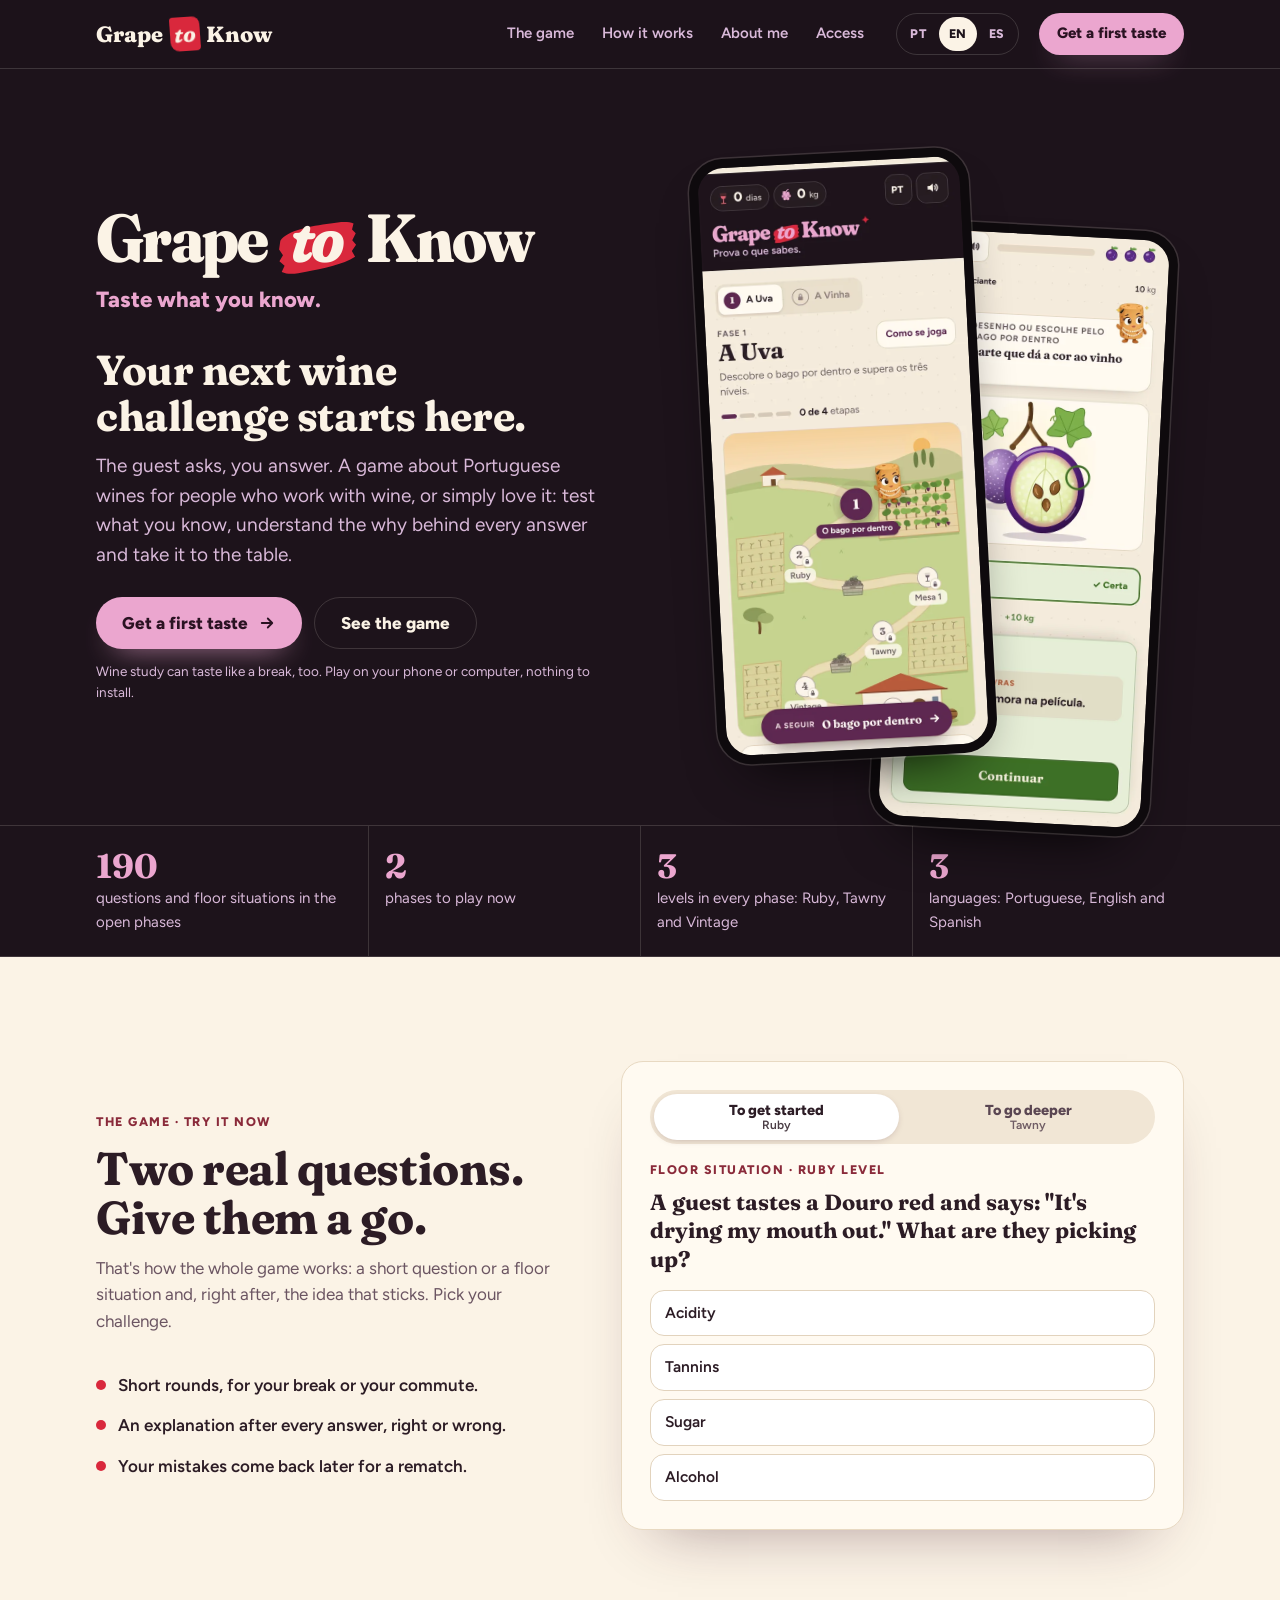
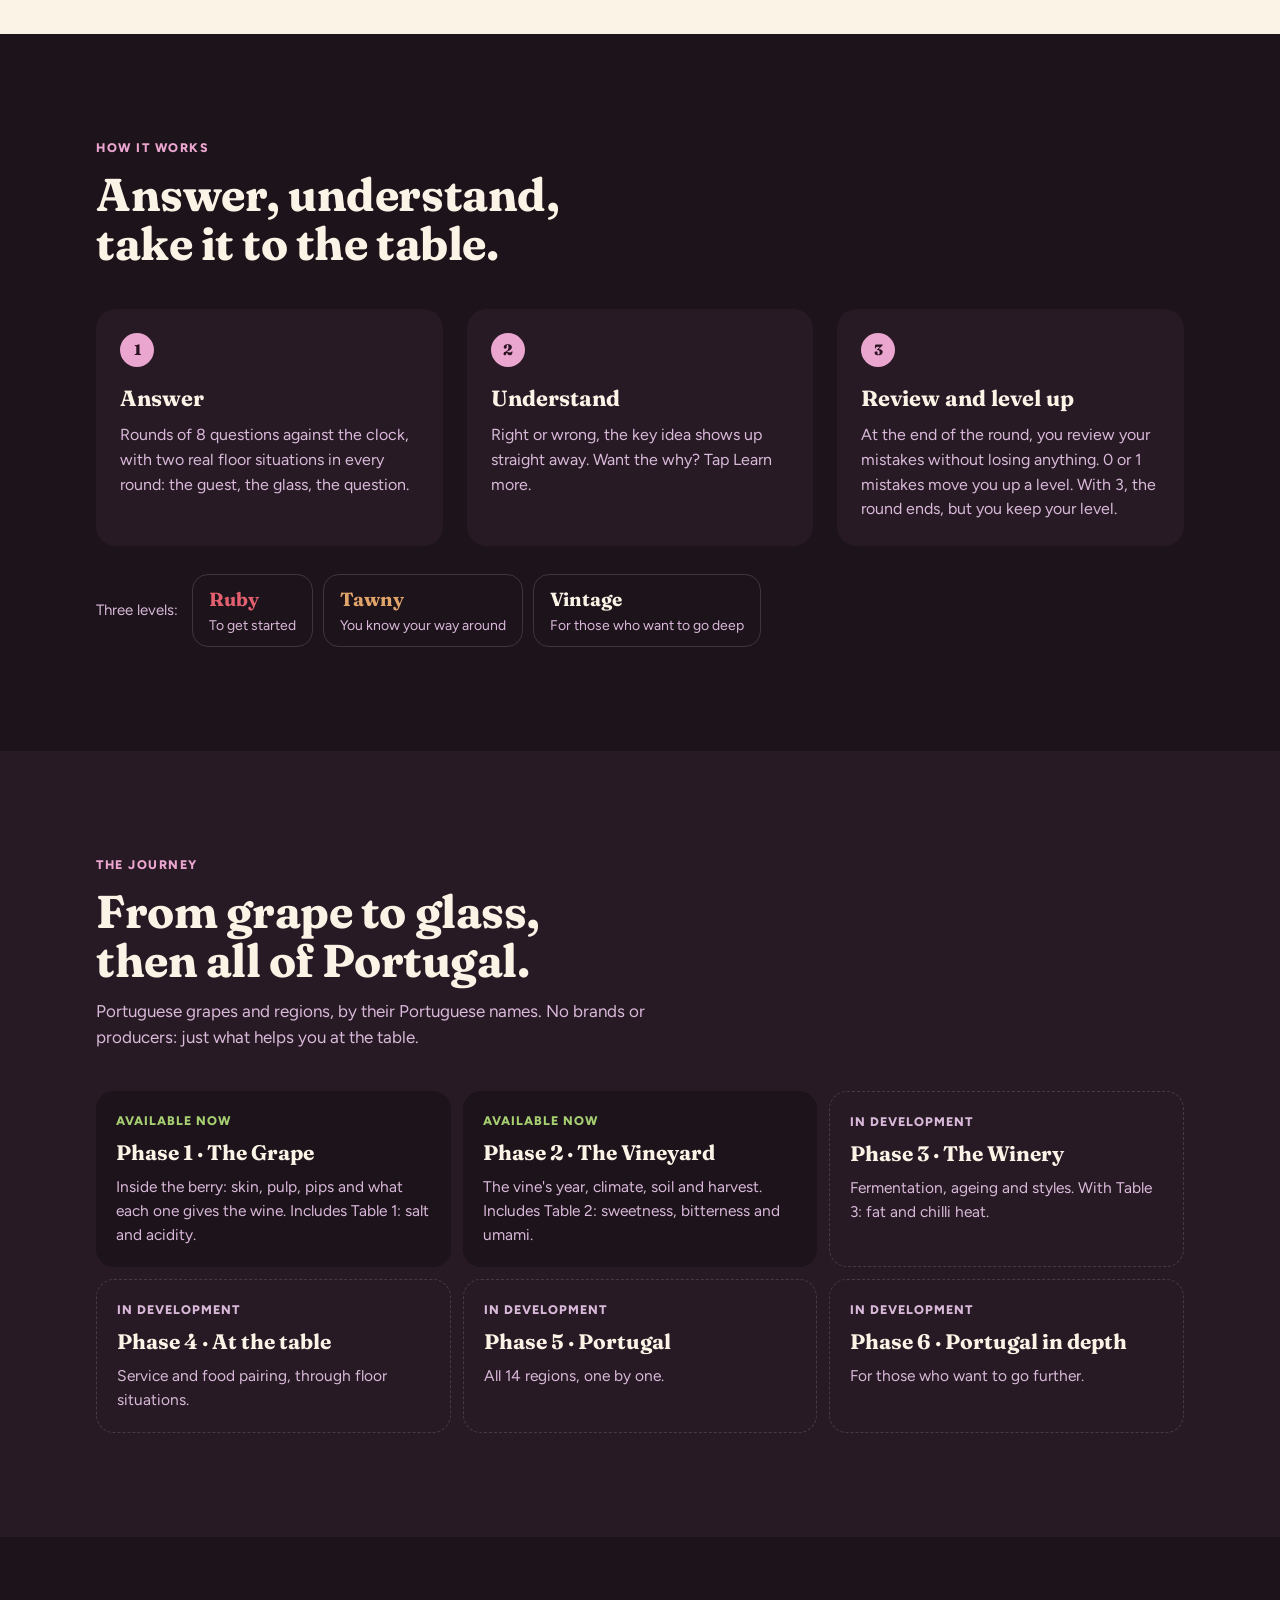
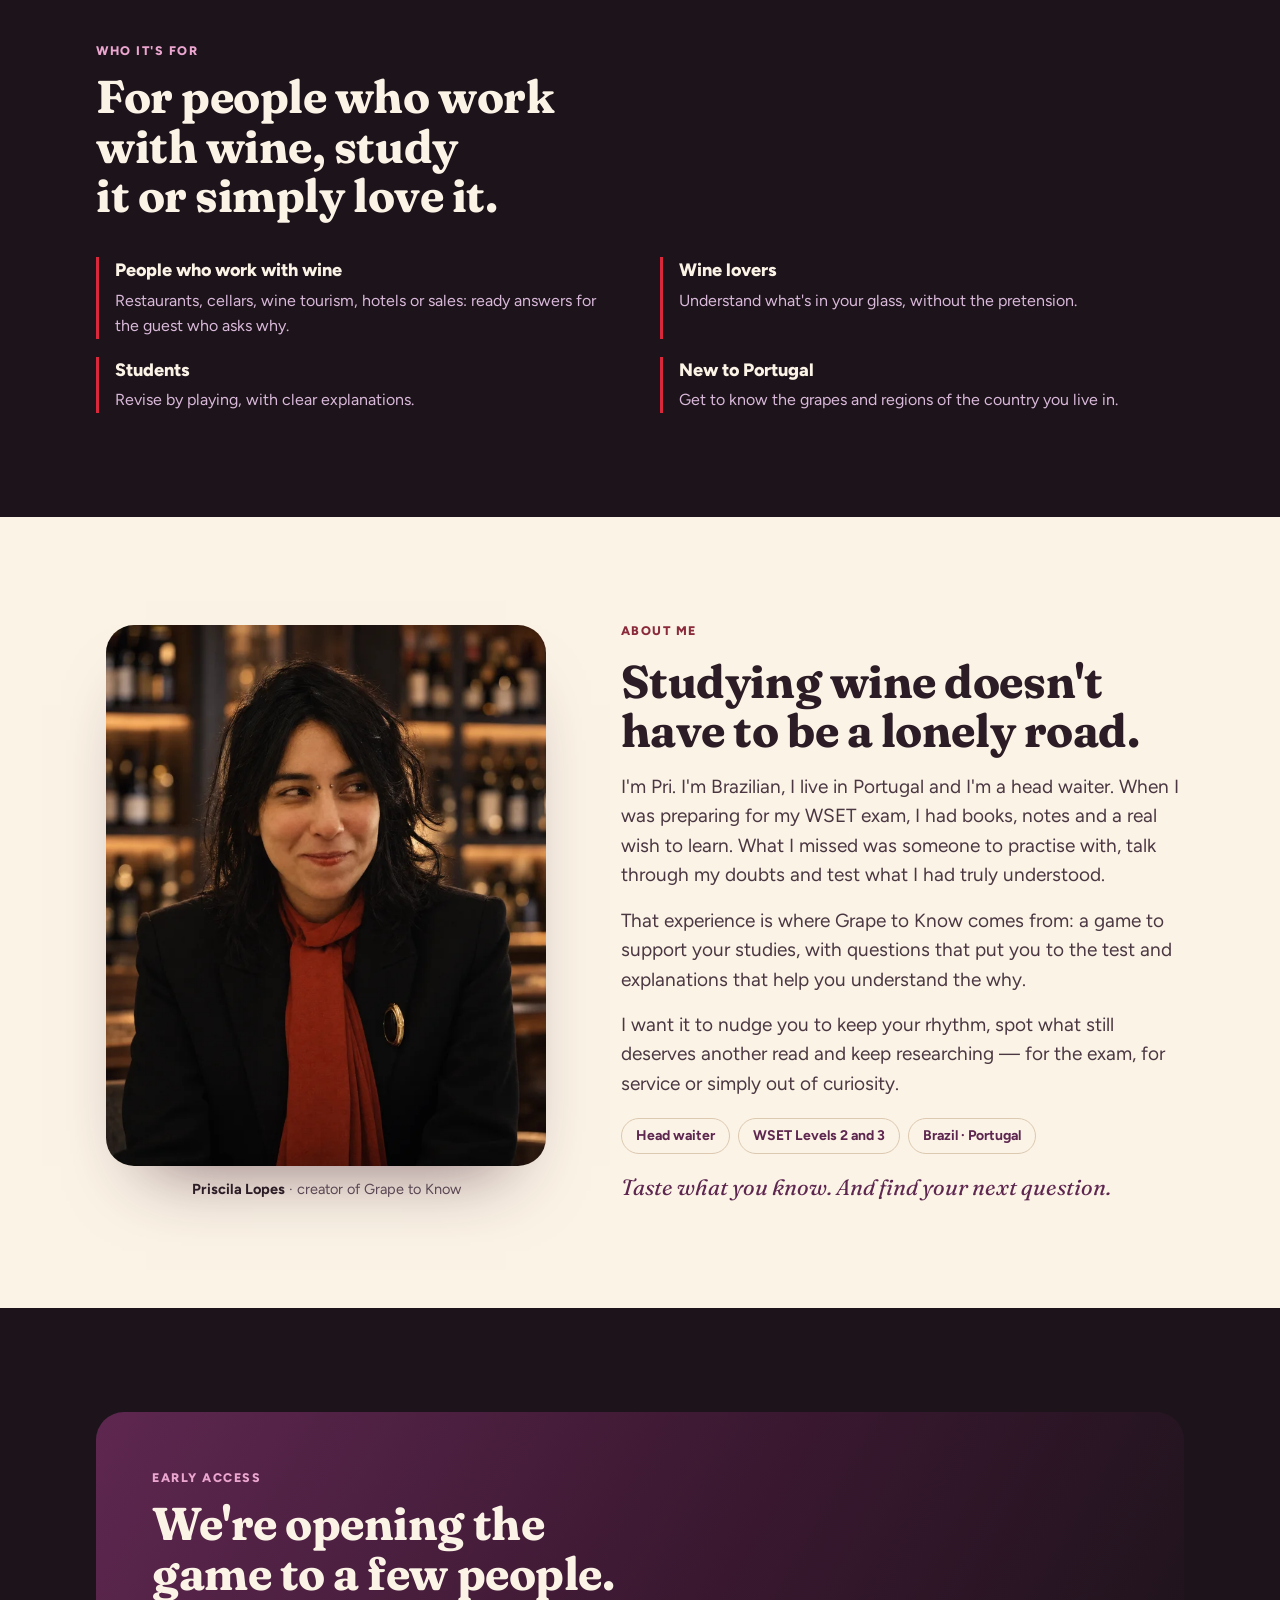
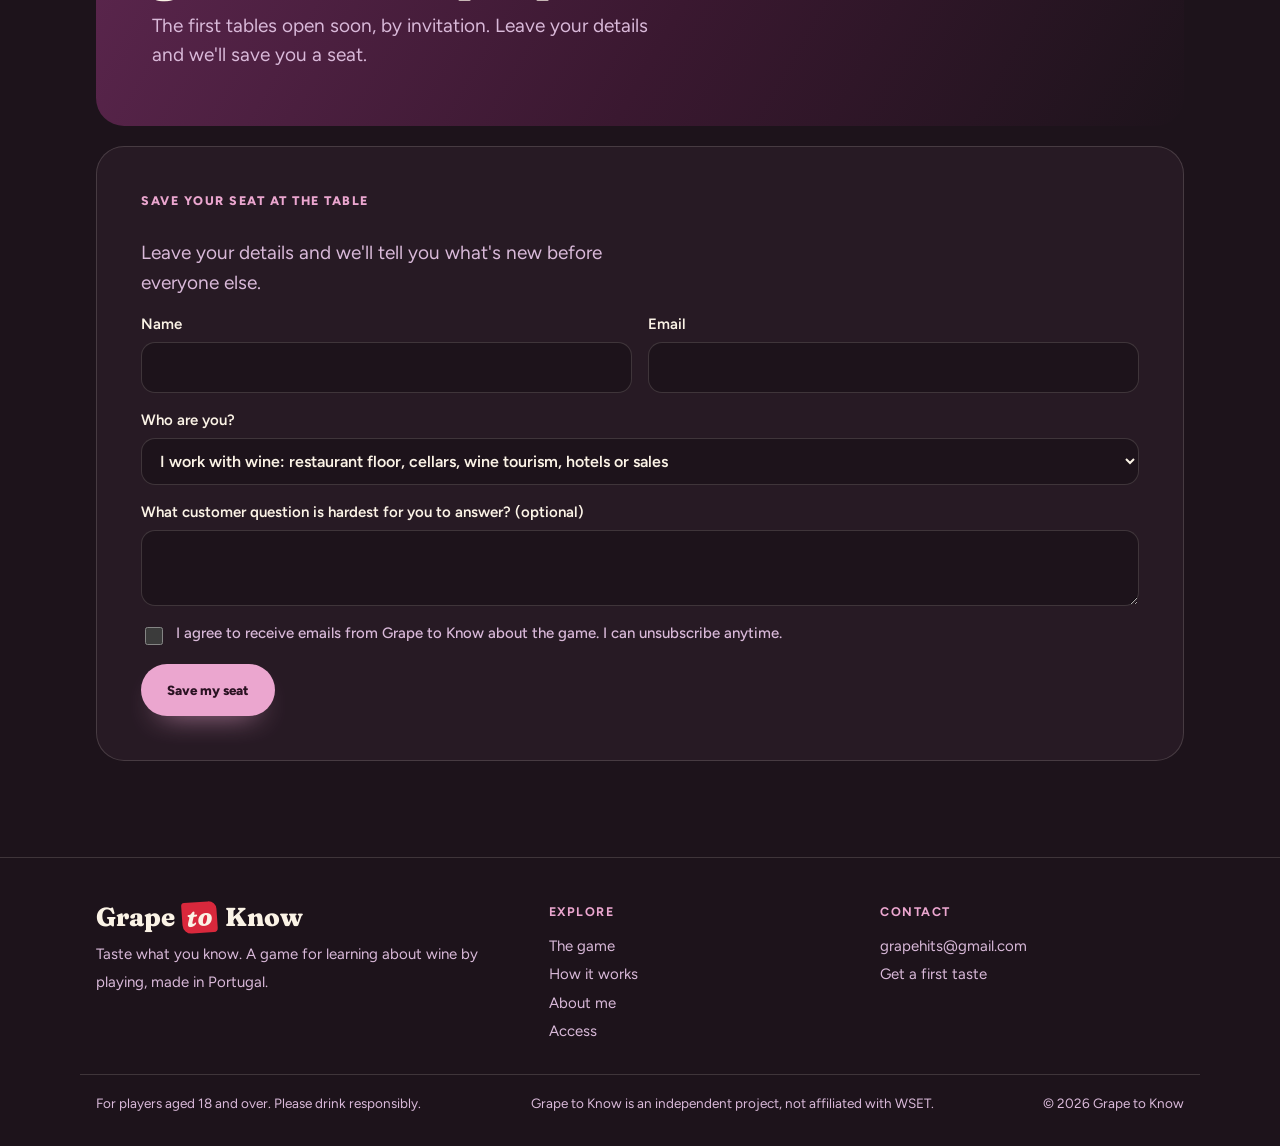
==== index.html @ 447feddd "Botões de acesso levam ao formulário e põem o cursor no nome Co-Authored-By: Claude Opus 5.5 (1M con" ====
<!doctype html>
<html lang="pt-PT">
<meta charset="utf-8">
<meta name="viewport" content="width=device-width, initial-scale=1, viewport-fit=cover">
<meta name="description" content="Grape to Know: o jogo para aprender vinho em rondas curtas. Prova o que sabes.">
<title>Grape to Know</title>
<meta name="claude:viewport-fit-sides" content="cover">
<link rel="preconnect" href="https://fonts.googleapis.com">
<link rel="preconnect" href="https://fonts.gstatic.com" crossorigin>
<link rel="stylesheet" href="https://fonts.googleapis.com/css2?family=Fraunces:ital,opsz,wght,SOFT,WONK@0,9..144,500..800,0..100,0..1;1,9..144,500..800,0..100,0..1&family=Figtree:wght@400;500;600;700;800&display=swap">
<style>
/* Layout: uma noite de wine bar. Menu fixo no topo, hero com o jogo real em dois telemóveis,
   secções a toda a largura que alternam ameixa escuro e creme, "Sobre mim" com a Ms. Cork, rodapé com colunas. */
:root{
  --bg:#1D131B; --bg-2:#271A24; --line:rgba(251,243,230,.15);
  --pink:#EBA6CF; --red:#D9283C; --cream:#FBF3E6; --cream-2:#F3E7D3; --ink:#2C1C25; --plum:#5E2750;
  --mauve:#D9B9D9; --good:#A6CF72;
  --display:"Fraunces","Iowan Old Style",Georgia,serif;
  --body:"Figtree",system-ui,-apple-system,"Segoe UI",sans-serif;
  color-scheme:dark;
}
*{box-sizing:border-box}
html{scroll-behavior:smooth;scroll-padding-top:76px}
body{background:var(--bg);color:var(--cream);font-family:var(--body);font-size:17px;line-height:1.55;margin:0;overflow-x:hidden}
a{color:inherit}
img{max-width:100%;display:block}
.wrap{max-width:1120px;margin:0 auto;padding-left:max(16px,env(safe-area-inset-left,0px));padding-right:max(16px,env(safe-area-inset-right,0px))}
h1,h2,h3{margin:0;text-wrap:balance}
h2{font-family:var(--display);font-weight:700;font-size:clamp(30px,5.6vw,46px);line-height:1.08;letter-spacing:-.01em;font-variation-settings:"SOFT" 50,"WONK" 1}
.eyebrow{font-size:12.5px;font-weight:800;letter-spacing:.12em;text-transform:uppercase;color:var(--pink)}
p{margin:0}
:focus-visible{outline:3px solid var(--pink);outline-offset:3px}

/* menu */
.top{position:sticky;top:0;z-index:20;background:rgba(29,19,27,.86);backdrop-filter:blur(12px);-webkit-backdrop-filter:blur(12px);border-bottom:1px solid var(--line)}
.top .wrap{display:flex;align-items:center;gap:20px;min-height:68px}
.marca{font-family:var(--display);font-weight:800;font-size:22px;color:var(--cream);text-decoration:none;white-space:nowrap;font-variation-settings:"SOFT" 50,"WONK" 1}
.marca i{font-weight:700;color:var(--cream);background:var(--red);padding:0 .18em;margin:0 .08em;border-radius:3px 8px 4px 9px;display:inline-block;transform:rotate(-4deg)}
.menu{display:flex;gap:4px;margin-left:auto}
.menu a{text-decoration:none;color:var(--mauve);font-weight:600;font-size:15px;padding:8px 12px;border-radius:999px}
.menu a:hover{color:var(--cream);background:rgba(251,243,230,.07)}
.lang{display:flex;gap:2px;border:1.5px solid var(--line);border-radius:999px;padding:3px}
.lang button{font:inherit;cursor:pointer;background:none;border:0;color:var(--mauve);font-weight:800;font-size:12.5px;letter-spacing:.05em;padding:6px 10px;border-radius:999px;min-height:34px}
.lang button[aria-pressed="true"]{background:var(--cream);color:var(--bg)}
.btn{display:inline-flex;align-items:center;justify-content:center;gap:10px;text-decoration:none;border-radius:999px;font-weight:800;min-height:52px;padding:0 26px;white-space:nowrap}
.btn-main{background:var(--pink);color:#2A1222;box-shadow:0 14px 30px -18px var(--pink)}
.btn-main:hover{background:#F3BEDD}
.btn-ghost{border:1.5px solid var(--line);color:var(--cream)}
.btn-ghost:hover{border-color:var(--pink)}
.btn svg{width:18px;height:18px}
.top .btn{min-height:42px;padding:0 18px;font-size:15px}

/* hero */
.hero{display:grid;grid-template-columns:1fr 1fr;gap:clamp(28px,5vw,64px);align-items:center;padding-block:clamp(36px,7vw,84px) clamp(40px,6vw,72px)}
.hero > *{min-width:0}
.logo{font-family:var(--display);font-weight:800;font-size:clamp(34px,10vw,68px);line-height:1;letter-spacing:-.025em;color:var(--cream);white-space:nowrap;
  font-variation-settings:"SOFT" 50,"WONK" 1,"opsz" 144;display:flex;flex-wrap:nowrap;align-items:baseline;column-gap:.2em}
.logo-to{position:relative;display:inline-block;font-style:italic;font-weight:700;padding:0 .14em;isolation:isolate;font-variation-settings:"SOFT" 100,"WONK" 1,"opsz" 144}
.logo-to span{position:relative;z-index:1}
.pincel{position:absolute;z-index:0;left:-.06em;top:.22em;width:calc(100% + .14em);height:.86em;transform:rotate(-5deg);fill:var(--red)}
.slogan{margin-top:.55em;font-weight:800;font-size:clamp(18px,3.6vw,22px);color:var(--pink)}
.hook{margin-top:clamp(20px,3.4vw,30px);font-family:var(--display);font-weight:700;font-size:clamp(28px,4.8vw,42px);line-height:1.1;letter-spacing:-.01em;font-variation-settings:"SOFT" 50,"WONK" 1}
.lede{margin-top:12px;color:var(--mauve);font-size:clamp(16.5px,2.2vw,19px);max-width:44ch}
.ctas{display:flex;flex-wrap:wrap;gap:12px;margin-top:28px}
.fine{font-size:13.5px;color:var(--mauve);margin-top:12px}

/* telemóveis */
.fones{position:relative;height:clamp(440px,52vw,600px)}
.fone{position:absolute;width:clamp(200px,24vw,280px);aspect-ratio:390/844;border-radius:34px;padding:9px;background:#0E0A0D;
  box-shadow:0 0 0 1.5px rgba(251,243,230,.14),0 30px 60px -34px #000}
.fone img{width:100%;height:100%;object-fit:cover;object-position:top;border-radius:26px}
.fone-a{left:6%;top:0;transform:rotate(-3deg);z-index:2}
.fone-b{right:4%;top:12%;transform:rotate(3deg)}

/* números */
.numeros{border-block:1px solid var(--line)}
.numeros ul{list-style:none;margin:0;padding:0;display:grid;grid-template-columns:repeat(4,1fr)}
.numeros li{padding:22px 16px;display:flex;flex-direction:column;gap:2px;border-left:1px solid var(--line)}
.numeros li:first-child{border-left:0;padding-left:0}
.numeros b{font-family:var(--display);font-size:clamp(26px,4vw,34px);font-weight:700;color:var(--pink);line-height:1.1}
.numeros span{color:var(--mauve);font-size:15px}
.numeros b.pq{font-size:clamp(19px,2.4vw,24px);line-height:1.5}

/* secções */
section.s{padding-block:clamp(56px,9vw,104px)}
.claro{background:var(--cream);color:var(--ink)}
.claro .eyebrow{color:#8A2A3A}
.claro .s-head p{color:#6B5562}
.meio{background:var(--bg-2)}
.s-head{display:flex;flex-direction:column;gap:12px;max-width:50ch}
.s-head p{color:var(--mauve)}
.duas{display:grid;grid-template-columns:.9fr 1.1fr;gap:clamp(28px,5vw,72px);align-items:center}
.duas > *{min-width:0}

/* pergunta de amostra */
.prova{background:#FFFAF1;color:var(--ink);border-radius:22px;padding:clamp(18px,3vw,28px);box-shadow:0 30px 60px -36px rgba(60,20,40,.45);border:1.5px solid #E8D9C2}
.prova .eyebrow{color:#8A2A3A}
.prova .q{font-family:var(--display);font-weight:700;font-size:clamp(18px,2.4vw,22px);line-height:1.3;margin-top:8px}
.ops{display:grid;gap:8px;margin-top:16px}
.op{font:inherit;cursor:pointer;text-align:left;background:#fff;color:var(--ink);border:1.5px solid #E2D3BD;border-radius:14px;padding:12px 14px;font-weight:600;font-size:15.5px;line-height:1.35;display:flex;gap:10px;align-items:flex-start}
.op:hover:not(:disabled){border-color:var(--plum)}
.op:disabled{cursor:default}
.op .m{margin-left:auto;flex:none;font-size:13px;font-weight:800}
.op.ok{border-color:#3E7027;background:#E6EED6}.op.ok .m{color:#3E7027}
.op.no{border-color:#A63A2B;background:#F7E2DA}.op.no .m{color:#A63A2B}
.res{margin-top:14px;border-radius:14px;background:#F1E1EA;padding:12px 14px}
.res b{display:block;font-family:var(--display);font-size:19px}
.res p{margin-top:4px;font-size:15px}
.res a{font-weight:800;color:var(--plum)}
.res-k{font-weight:700;margin-top:6px}
.res-acoes{display:flex;flex-wrap:wrap;gap:10px 18px;align-items:center;margin-top:12px}
.outro{font:inherit;cursor:pointer;background:var(--plum);color:#fff;border:0;border-radius:999px;padding:10px 16px;font-weight:800;font-size:15px;min-height:44px}
.outro:hover{background:#74335F}
.modo{display:flex;gap:6px;background:#F1E6D5;border-radius:999px;padding:4px;margin-bottom:16px}
.modo-b{font:inherit;cursor:pointer;flex:1;min-width:0;border:0;background:transparent;color:#5A4652;border-radius:999px;padding:8px 10px;font-weight:800;font-size:14.5px;min-height:44px;display:flex;flex-direction:column;align-items:center;line-height:1.15}
.modo-b small{font-weight:600;font-size:12px;opacity:.85}
.modo-b[aria-pressed="true"]{background:#fff;color:var(--ink);box-shadow:0 2px 8px -4px rgba(60,20,40,.4)}
.sr{position:absolute;width:1px;height:1px;overflow:hidden;clip:rect(0 0 0 0);white-space:nowrap}
.op:focus-visible,.modo-b:focus-visible,.outro:focus-visible,.res b:focus-visible{outline:3px solid var(--plum);outline-offset:2px}
.lista{list-style:none;margin:26px 0 0;padding:0;display:grid;gap:14px}
.lista li{display:flex;gap:12px;align-items:flex-start;font-weight:600}
.lista li::before{content:"";flex:none;width:10px;height:10px;margin-top:8px;border-radius:50%;background:var(--red)}

/* como funciona */
.passos{list-style:none;margin:40px 0 0;padding:0;display:grid;grid-template-columns:repeat(3,1fr);gap:clamp(14px,2.4vw,24px);counter-reset:p}
.passos li{background:var(--bg-2);border-radius:20px;padding:24px;display:flex;flex-direction:column;gap:8px;min-width:0;counter-increment:p}
.passos li::before{content:counter(p);font-family:var(--display);font-weight:800;font-size:15px;width:34px;height:34px;border-radius:50%;display:grid;place-items:center;background:var(--pink);color:#2A1222;margin-bottom:6px}
.passos h3{font-family:var(--display);font-size:22px;font-weight:700}
.passos p{color:var(--mauve);font-size:16px}
.niveis{display:flex;flex-wrap:wrap;gap:10px;margin-top:28px;align-items:center}
.niveis > span{color:var(--mauve);font-size:15px;margin-right:4px}
.nivel{display:flex;flex-direction:column;border:1.5px solid var(--line);border-radius:16px;padding:10px 16px;min-width:0}
.nivel b{font-family:var(--display);font-size:19px}
.nivel span{font-size:14px;color:var(--mauve)}
.n1 b{color:#E2606F}.n2 b{color:#E0A36A}.n3 b{color:var(--cream)}

/* fases */
.fases{list-style:none;margin:40px 0 0;padding:0;display:grid;grid-template-columns:repeat(3,1fr);gap:12px}
.fases li{background:var(--bg);border-radius:18px;padding:20px;display:flex;flex-direction:column;gap:6px;min-width:0}
.fases li b{font-family:var(--display);font-size:21px}
.fases li small{font-size:12.5px;font-weight:800;letter-spacing:.08em;text-transform:uppercase}
.fases li p{color:var(--mauve);font-size:15.5px}
.fases .ja small{color:var(--good)}
.fases .breve{background:transparent;border:1.5px dashed var(--line)}
.fases .breve small{color:var(--mauve)}

/* para quem */
.quem{display:grid;grid-template-columns:repeat(2,1fr);gap:18px 40px;margin-top:36px}
.quem div{display:flex;flex-direction:column;gap:4px;padding-left:16px;border-left:3px solid var(--red);min-width:0}
.quem b{font-weight:800;font-size:18px}
.quem span{color:var(--mauve);font-size:16px}

/* sobre mim */
.sobre-img{position:relative;max-width:440px;justify-self:center;width:100%}
.sobre-img img{border-radius:28px;width:100%;height:auto;aspect-ratio:720/884;object-fit:cover;box-shadow:0 40px 70px -40px rgba(60,20,40,.6)}
.sobre-img figcaption{margin-top:12px;font-size:14.5px;color:#5A4652;text-align:center}
.sobre-img figcaption b{color:var(--ink)}
.sobre-txt{display:flex;flex-direction:column;gap:16px}
.sobre-txt p{font-size:clamp(17px,2vw,19px);color:#4A3742;max-width:52ch}
.sobre-txt .ass{font-family:var(--display);font-style:italic;font-size:22px;color:var(--plum)}
.selos{display:flex;flex-wrap:wrap;gap:8px;margin-top:4px}
.selos span{border:1.5px solid #DCC9B0;border-radius:999px;padding:6px 14px;font-size:14px;font-weight:700;color:var(--plum)}

/* acesso */
.faixa{background:linear-gradient(120deg,#5E2750 0%,#3A1830 55%,#1D131B 100%);border-radius:28px;padding:clamp(28px,5vw,56px);display:flex;flex-wrap:wrap;gap:24px;align-items:center;justify-content:space-between}
.faixa > div{display:flex;flex-direction:column;gap:12px;max-width:52ch}
.faixa .lede{margin-top:0}

/* formulário testadores */
.form-t{margin-top:20px;background:var(--bg-2);border:1px solid var(--line);border-radius:28px;padding:clamp(24px,5vw,44px);display:grid;gap:16px}
.form-t .lede{color:var(--mauve)}
.form-t label{display:grid;gap:6px;font-weight:600;font-size:15px}
.form-t input[type=text],.form-t input[type=email],.form-t select,.form-t textarea{font:inherit;font-size:16px;color:var(--cream);background:var(--bg);border:1.5px solid var(--line);border-radius:14px;padding:12px 14px;width:100%}
.form-t textarea{min-height:76px;resize:vertical}
.form-t .ok{display:flex;gap:10px;align-items:flex-start;font-weight:500;color:var(--mauve)}
.form-t .ok input{margin-top:5px;width:18px;height:18px;flex:none;accent-color:var(--red)}
.form-t .duas{display:grid;gap:16px;grid-template-columns:repeat(auto-fit,minmax(220px,1fr))}
.form-t button{justify-self:start;font-family:var(--body);cursor:pointer;border:0}
.form-t .msg{font-weight:700;color:var(--good)}
.form-t .msg.erro{color:var(--pink)}
.form-t .feito-box{display:none}
.form-t.feito > *{display:none}
.form-t.feito > .feito-box{display:grid;gap:14px;justify-items:start;text-align:left}
.form-t .feito-box h3{font-family:var(--display);font-weight:700;font-size:clamp(28px,5vw,40px);line-height:1.1;color:var(--pink)}
.oculto{position:absolute;left:-9999px}

/* rodapé */
footer{border-top:1px solid var(--line);margin-top:clamp(56px,8vw,96px)}
.pe{display:grid;grid-template-columns:1.4fr 1fr 1fr;gap:28px;padding-block:44px 28px}
.pe h4{margin:0 0 10px;font-size:12.5px;letter-spacing:.12em;text-transform:uppercase;color:var(--pink)}
.pe p,.pe a{color:var(--mauve);font-size:15px;text-decoration:none;display:block;line-height:1.9}
.pe a:hover{color:var(--cream)}
.pe .marca{font-size:26px;display:inline-block;margin-bottom:6px;color:var(--cream);line-height:1.2}
.pe-fim{border-top:1px solid var(--line);padding-block:18px 32px;display:flex;flex-wrap:wrap;gap:8px 24px;justify-content:space-between;color:var(--mauve);font-size:13.5px}

@media (max-width:960px){ .menu{display:none} }
@media (max-width:820px){
  .hero,.duas{grid-template-columns:1fr}
  .fones{height:470px;max-width:440px;width:100%;margin:0 auto}
  .fone{width:205px}
  .passos,.fases{grid-template-columns:1fr}
  .quem{grid-template-columns:1fr}
  .numeros ul{grid-template-columns:repeat(2,1fr)}
  .numeros li:nth-child(3){border-left:0;padding-left:0}
  .numeros li:nth-child(n+3){border-top:1px solid var(--line)}
  .pe{grid-template-columns:1fr 1fr}
  .pe > div:first-child{grid-column:1/-1}
  .sobre-img{max-width:300px}
}
@media (max-width:520px){
  .top .btn{display:none}
  .marca{font-size:20px}
  .fones{height:420px}
  .fone{width:178px;border-radius:28px;padding:7px}
  .fone img{border-radius:22px}
  .fone-a{left:0}.fone-b{right:0}
  }
@media (prefers-reduced-motion:reduce){html{scroll-behavior:auto}*{transition:none!important;animation:none!important}}
</style>

<header class="top">
  <div class="wrap">
    <a class="marca" href="#topo" aria-label="Grape to Know">Grape <i>to</i> Know</a>
    <nav class="menu" aria-label="Menu">
      <a href="#jogo" data-t="nav-jogo"></a>
      <a href="#como" data-t="nav-como"></a>
      <a href="#sobre" data-t="nav-sobre"></a>
      <a href="#acesso" data-t="nav-acesso"></a>
    </nav>
    <div class="lang" role="group" aria-label="Idioma · Language · Idioma">
      <button type="button" id="l-pt" data-l="pt" aria-pressed="true">PT</button>
      <button type="button" id="l-en" data-l="en" aria-pressed="false">EN</button>
      <button type="button" id="l-es" data-l="es" aria-pressed="false">ES</button>
    </div>
    <a class="btn btn-main" href="#" data-jogo target="_blank" rel="noopener" data-t="jogar"></a>
  </div>
</header>

<main id="topo">
  <div class="wrap hero">
    <div>
      <h1 class="logo" aria-label="Grape to Know"><span>Grape</span><i class="logo-to"><svg class="pincel" viewBox="0 0 120 60" preserveAspectRatio="none" aria-hidden="true"><path d="M6 20 C18 10 52 8 82 7 C96 6 108 6 116 9 L113 15 L118 19 L112 26 L117 31 L110 37 L114 43 C96 50 64 52 40 54 C26 55 14 56 4 52 L9 46 L2 41 L8 35 L3 29 Z"/></svg><span>to</span></i><span>Know</span></h1>
      <p class="slogan" data-t="slogan"></p>
      <h2 class="hook" data-t="hook"></h2>
      <p class="lede" data-t="lede"></p>
      <div class="ctas">
        <a class="btn btn-main" href="#" data-jogo target="_blank" rel="noopener"><span data-t="jogar"></span><svg viewBox="0 0 24 24" aria-hidden="true"><path d="M5 12h13M13 6l6 6-6 6" fill="none" stroke="currentColor" stroke-width="2.4" stroke-linecap="round" stroke-linejoin="round"/></svg></a>
        <a class="btn btn-ghost" href="#jogo" data-t="ver"></a>
      </div>
      <p class="fine" data-t="gratis"></p>
    </div>
    <div class="fones">
      <div class="fone fone-a"><img src="[data-uri]" width="600" height="1298" data-ta="alt-mapa" alt=""></div>
      <div class="fone fone-b"><img src="[data-uri]" width="600" height="1298" data-ta="alt-resposta" alt=""></div>
    </div>
  </div>

  <div class="numeros"><div class="wrap"><ul>
    <li><b>190</b><span data-t="st1"></span></li>
    <li><b>2</b><span data-t="st2"></span></li>
    <li><b>3</b><span data-t="st3"></span></li>
    <li><b>3</b><span data-t="st4"></span></li>
  </ul></div></div>

  <section class="s claro" id="jogo">
    <div class="wrap duas">
      <div class="s-head">
        <span class="eyebrow" data-t="jogo-eb"></span>
        <h2 data-t="jogo-h"></h2>
        <p data-t="jogo-p"></p>
        <ul class="lista">
          <li data-t="jogo-l1"></li>
          <li data-t="jogo-l2"></li>
          <li data-t="jogo-l3"></li>
        </ul>
      </div>
      <div class="prova" aria-labelledby="pq">
        <div class="modo" role="group" data-ta-label="modo-label">
          <button type="button" class="modo-b" data-modo="0" aria-pressed="true"><span data-t="modo-0"></span><small>Ruby</small></button>
          <button type="button" class="modo-b" data-modo="1" aria-pressed="false"><span data-t="modo-1"></span><small>Tawny</small></button>
        </div>
        <div class="eyebrow" id="prova-eb"></div>
        <p class="q" id="pq"></p>
        <div class="ops" id="ops" role="group"></div>
        <div id="anuncio" class="sr" aria-live="polite"></div>
        <div class="res" id="res" hidden><b id="res-t" tabindex="-1"></b><p class="res-k" id="res-k"></p><p id="res-p"></p><div class="res-acoes"><button type="button" class="outro" id="outro"></button><a href="#" data-jogo target="_blank" rel="noopener" data-t="mais"></a><a href="#" id="desafia" target="_blank" rel="noopener" data-t="desafia"></a></div></div>
      </div>
    </div>
  </section>

  <section class="s" id="como">
    <div class="wrap">
      <div class="s-head"><span class="eyebrow" data-t="como-eb"></span><h2 data-t="como-h"></h2></div>
      <ol class="passos">
        <li><h3 data-t="c1-h"></h3><p data-t="c1-p"></p></li>
        <li><h3 data-t="c2-h"></h3><p data-t="c2-p"></p></li>
        <li><h3 data-t="c3-h"></h3><p data-t="c3-p"></p></li>
      </ol>
      <div class="niveis">
        <span data-t="niveis"></span>
        <div class="nivel n1"><b>Ruby</b><span data-t="n1"></span></div>
        <div class="nivel n2"><b>Tawny</b><span data-t="n2"></span></div>
        <div class="nivel n3"><b>Vintage</b><span data-t="n3"></span></div>
      </div>
    </div>
  </section>

  <section class="s meio" id="fases">
    <div class="wrap">
      <div class="s-head"><span class="eyebrow" data-t="fases-eb"></span><h2 data-t="fases-h"></h2><p data-t="fases-p"></p></div>
      <ul class="fases">
        <li class="ja"><small data-t="ja"></small><b data-t="f1"></b><p data-t="f1-p"></p></li>
        <li class="ja"><small data-t="ja"></small><b data-t="f2"></b><p data-t="f2-p"></p></li>
        <li class="breve"><small data-t="breve"></small><b data-t="f3"></b><p data-t="f3-p"></p></li>
        <li class="breve"><small data-t="breve"></small><b data-t="f4"></b><p data-t="f4-p"></p></li>
        <li class="breve"><small data-t="breve"></small><b data-t="f5"></b><p data-t="f5-p"></p></li>
        <li class="breve"><small data-t="breve"></small><b data-t="f6"></b><p data-t="f6-p"></p></li>
      </ul>
    </div>
  </section>

  <section class="s" id="quem">
    <div class="wrap">
      <div class="s-head"><span class="eyebrow" data-t="quem-eb"></span><h2 data-t="quem-h"></h2></div>
      <div class="quem">
        <div><b data-t="q1"></b><span data-t="q1-p"></span></div>
        <div><b data-t="q2"></b><span data-t="q2-p"></span></div>
        <div><b data-t="q3"></b><span data-t="q3-p"></span></div>
        <div><b data-t="q4"></b><span data-t="q4-p"></span></div>
      </div>
    </div>
  </section>

  <section class="s claro" id="sobre">
    <div class="wrap duas">
      <figure class="sobre-img" style="margin:0">
        <img src="[data-uri]" width="720" height="884" data-ta="alt-eu" alt="">
        <figcaption><b>Priscila Lopes</b> · <span data-t="cork-cap"></span></figcaption>
      </figure>
      <div class="sobre-txt">
        <span class="eyebrow" data-t="sobre-eb"></span>
        <h2 data-t="sobre-h"></h2>
        <p data-t="sobre-p1"></p>
        <p data-t="sobre-p2"></p>
        <p data-t="sobre-p3"></p>
        <div class="selos"><span data-t="sobre-s1"></span><span data-t="sobre-s2"></span><span data-t="sobre-s3"></span></div>
        <p class="ass" data-t="sobre-ass"></p>
      </div>
    </div>
  </section>

  <section class="s" id="acesso" style="padding-bottom:0">
    <div class="wrap">
      <div class="faixa">
        <div>
          <span class="eyebrow" data-t="acesso-eb"></span>
          <h2 data-t="acesso-h"></h2>
          <p class="lede" data-t="acesso-p"></p>
        </div>
        <a class="btn btn-main" href="#" data-jogo target="_blank" rel="noopener" data-t="jogar"></a>
      </div>

      <form class="form-t" id="form-t" name="testadores" method="POST" data-netlify="true" netlify-honeypot="bot-field">
        <input type="hidden" name="form-name" value="testadores">
        <input type="hidden" name="lingua" id="f-lingua" value="pt">
        <p class="oculto"><label>Não preencher <input name="bot-field" tabindex="-1" autocomplete="off"></label></p>
        <h3 class="eyebrow" data-t="f-h"></h3>
        <p class="lede" data-t="f-p"></p>
        <div class="duas">
          <label><span data-t="f-nome"></span><input type="text" name="nome" required autocomplete="name"></label>
          <label><span data-t="f-email"></span><input type="email" name="email" required autocomplete="email"></label>
        </div>
        <label><span data-t="f-perfil"></span><select name="perfil" required>
          <option value="Trabalho com vinho" data-t="f-p1"></option>
          <option value="Estudo vinho" data-t="f-p2"></option>
          <option value="Gosto de vinho" data-t="f-p3"></option>
          <option value="Outro" data-t="f-p4"></option>
        </select></label>
        <label><span data-t="f-perg"></span><textarea name="pergunta-dificil" maxlength="400"></textarea></label>
        <label class="ok"><input type="checkbox" name="consentimento" value="sim" required><span data-t="f-ok"></span></label>
        <button type="submit" class="btn btn-main" data-t="f-enviar"></button>
        <p class="msg" id="f-msg" role="status" hidden></p>
        <div class="feito-box" role="status">
          <h3 id="f-feito-h" tabindex="-1" data-t="f-feito-h"></h3>
          <p class="lede" data-t="f-feito-p"></p>
          <a class="btn btn-main" href="#" data-jogo target="_blank" rel="noopener" data-t="f-feito-btn"></a>
        </div>
      </form>
    </div>
  </section>
</main>

<footer>
  <div class="wrap pe">
    <div>
      <a class="marca" href="#topo">Grape <i>to</i> Know</a>
      <p data-t="foot-tag"></p>
    </div>
    <div>
      <h4 data-t="foot-nav"></h4>
      <a href="#jogo" data-t="nav-jogo"></a>
      <a href="#como" data-t="nav-como"></a>
      <a href="#sobre" data-t="nav-sobre"></a>
      <a href="#acesso" data-t="nav-acesso"></a>
    </div>
    <div>
      <h4 data-t="foot-contacto"></h4>
      <a href="mailto:grapehits@gmail.com">grapehits@gmail.com</a>
      <a href="#" data-jogo target="_blank" rel="noopener" data-t="jogar"></a>
    </div>
  </div>
  <div class="wrap pe-fim"><span data-t="maiores"></span><span data-t="wset-nota"></span><span>© 2026 Grape to Know</span></div>
</footer>

<script>
const T = {
 pt:{
  "anuncio-no":"Errado. {1}",
  "anuncio-ok":"Certo. {1}",
  "certa-era":"Resposta certa: {1}.",
  "outro-1":"Experimentar o desafio para começar",
  "outro-0":"Experimentar o desafio para aprofundar",
  "eb-1":"Situação de sala · nível Tawny",
  "eb-0":"Situação de sala · nível Ruby",
  "modo-label":"Escolhe o desafio",
  "modo-1":"Para aprofundar",
  "modo-0":"Para começar",
  "sobre-p3":"Quero que seja um incentivo para manteres o ritmo, reconheceres o que ainda merece outra leitura e continuares a pesquisar — para o exame, para o serviço ou pela curiosidade de saber mais.",
  "nav-jogo":"O jogo",
  "nav-como":"Como funciona",
  "nav-sobre":"Sobre mim",
  "nav-acesso":"Acesso",
  "ver":"Ver o jogo",
  "selo":"Feito em Portugal",
  "st1":"perguntas e situações de sala nas fases abertas",
  "st2":"fases para jogar já",
  "st3":"níveis em cada fase: Ruby, Tawny e Vintage",
  "st4":"línguas: português, inglês e espanhol",
  "jogo-eb":"O jogo · prova já",
  "jogo-h":"Duas perguntas a sério. Tenta.",
  "jogo-p":"É assim em todo o jogo: uma pergunta curta ou uma situação de sala e, logo a seguir, a ideia que fica. Escolhe o teu desafio.",
  "jogo-l1":"Rondas curtas, para jogar no intervalo ou no metro.",
  "jogo-l2":"Explicação depois de cada resposta, certa ou errada.",
  "jogo-l3":"Os teus erros voltam mais tarde, para a desforra.",
  "niveis":"Três níveis:",
  "sobre-eb":"Sobre mim",
  "sobre-h":"Estudar vinho não tem de ser um caminho solitário.",
  "sobre-p1":"Sou a Pri. Sou brasileira, vivo em Portugal e sou chefe de sala. Quando me preparei para o exame WSET, tinha livros, apontamentos e vontade de aprender. Senti falta de alguém com quem praticar, discutir dúvidas e testar o que tinha realmente compreendido.",
  "sobre-p2":"Foi dessa experiência que nasceu o Grape to Know: um jogo para apoiar o estudo, com perguntas que te põem à prova e explicações que ajudam a perceber o porquê.",
  "sobre-s1":"Chefe de sala",
  "sobre-s2":"WSET Nível 2 e 3",
  "sobre-s3":"Brasil · Portugal",
  "sobre-ass":"Prova o que sabes. E descobre a tua próxima pergunta.",
  "cork-cap":"criadora do Grape to Know",
  "foot-tag":"Prova o que sabes. Um jogo para aprender sobre vinho a jogar, feito em Portugal.",
  "foot-nav":"Explorar",
  "foot-contacto":"Contacto",
  "alt-mapa":"Ecrã do jogo: a vinha ilustrada com as etapas da Fase 1 e a Ms. Cork.",
  "alt-resposta":"Ecrã do jogo: resposta certa sobre a película da uva, com a explicação em poucas palavras.",
  "alt-eu":"Priscila Lopes, criadora do Grape to Know, num bar de vinhos, de casaco preto e lenço cor de tijolo.",
  slogan:"Prova o que sabes.", hook:"O teu próximo desafio sobre vinho começa aqui.",
  lede:"O cliente pergunta, tu respondes. Um jogo sobre vinhos portugueses para quem trabalha com vinho, ou simplesmente gosta: testa o que sabes, percebe o porquê de cada resposta e leva-o para a mesa.",
  jogar:"Quero provar primeiro", gratis:"Estudar vinho também pode saber a intervalo. Joga no telemóvel ou no computador, sem instalar nada.",
  "prova-eb":"Situação de sala · prova já", mais:"Quero mais perguntas →", desafia:"Desafia um colega", "desafia-txt":"Achas que sabes responder? {1}",
  certo:"Oh yeah! That was GRAPE TO KNOW!", errado:"Corked!",
  "como-eb":"Como funciona", "como-h":"Responde, percebe, leva para a mesa.",
  "c1-h":"Responde", "c1-p":"Rondas de 8 perguntas, com tempo a contar e duas situações reais de sala em cada ronda: o cliente, o copo, a dúvida.",
  "c2-h":"Percebe", "c2-p":"Certa ou errada, a ideia essencial aparece logo. Quem quer o porquê toca em Saber mais.",
  "c3-h":"Revê e sobe", "c3-p":"No fim da ronda, revês os erros sem perder nada. Com 0 ou 1 erro sobes de nível. Com 3, a ronda acaba, mas o nível fica.",
  n1:"Para começar", n2:"Já percebes do assunto", n3:"Para quem quer ir a fundo",
  "fases-eb":"O caminho", "fases-h":"Da uva ao copo, e depois Portugal inteiro.",
  "fases-p":"Castas e regiões portuguesas, com nomes portugueses. Sem marcas nem produtores: só o que te serve à mesa.",
  ja:"Já disponível", breve:"Em desenvolvimento",
  f1:"Fase 1 · A Uva", "f1-p":"O bago por dentro: película, polpa, grainhas e o que cada uma dá ao vinho. Inclui a Mesa 1: sal e acidez.",
  f2:"Fase 2 · A Vinha", "f2-p":"O ano da videira, o clima, o solo e a vindima. Inclui a Mesa 2: doçura, amargo e umami.",
  f3:"Fase 3 · A Adega", "f3-p":"Fermentação, estágio e estilos. Com a Mesa 3: gordura e picante.",
  f4:"Fase 4 · À mesa", "f4-p":"Serviço e harmonização, em situações de sala.",
  f5:"Fase 5 · Portugal", "f5-p":"As 14 regiões, uma a uma.",
  f6:"Fase 6 · Portugal a fundo", "f6-p":"Para quem quer ir mais longe.",
  "quem-eb":"Para quem", "quem-h":"Para quem trabalha com vinho, estuda ou simplesmente gosta.",
  q1:"Quem trabalha com vinho", "q1-p":"Sala, caves, enoturismo, hotelaria ou comercial: respostas prontas para o cliente que pergunta o porquê.",
  q2:"Amantes de vinho", "q2-p":"Perceber o que está no copo, sem pretensão.",
  q3:"Estudantes", "q3-p":"Rever matéria a jogar, com explicações claras.",
  q4:"Quem chegou a Portugal", "q4-p":"Conhecer as castas e as regiões do país onde vives.",
  "acesso-eb":"Acesso antecipado", "acesso-h":"Estamos a abrir o jogo a poucas pessoas.",
  "f-feito-h":"Estás na lista!", "f-feito-p":"Quando a tua mesa estiver pronta, és das primeiras pessoas a saber.", "f-feito-btn":"Prova o que sabes", "f-h":"Reserva o teu lugar à mesa", "f-p":"Deixa o teu contacto e avisamos-te das novidades antes de toda a gente.", "f-nome":"Nome", "f-email":"Email", "f-perfil":"Quem és?", "f-p1":"Trabalho com vinho: sala, caves, enoturismo, hotelaria ou comercial", "f-p2":"Estudo vinho", "f-p3":"Gosto de vinho", "f-p4":"Outro", "f-perg":"Que pergunta de um cliente te custa mais responder? (opcional)", "f-ok":"Aceito receber emails da Grape to Know sobre o jogo. Posso cancelar quando quiser.", "f-enviar":"Guardar o meu lugar", "f-obrigado":"Obrigada! Estás na lista. Vemo-nos no jogo.", "f-erro":"Não foi possível enviar. Tenta outra vez ou escreve para grapehits@gmail.com.", "acesso-p":"As primeiras mesas abrem em breve, por convite. Deixa o teu contacto e guardamos-te um lugar.",
  maiores:"Jogo para maiores de 18. Bebe com moderação.", "wset-nota":"O Grape to Know é um projeto independente, sem ligação ao WSET."
 },
 en:{
  "anuncio-no":"Wrong. {1}",
  "anuncio-ok":"Correct. {1}",
  "certa-era":"Right answer: {1}.",
  "outro-1":"Try the starter challenge",
  "outro-0":"Try the deeper challenge",
  "eb-1":"Floor situation · Tawny level",
  "eb-0":"Floor situation · Ruby level",
  "modo-label":"Pick a challenge",
  "modo-1":"To go deeper",
  "modo-0":"To get started",
  "sobre-p3":"I want it to nudge you to keep your rhythm, spot what still deserves another read and keep researching — for the exam, for service or simply out of curiosity.",
  "nav-jogo":"The game",
  "nav-como":"How it works",
  "nav-sobre":"About me",
  "nav-acesso":"Access",
  "ver":"See the game",
  "selo":"Made in Portugal",
  "st1":"questions and floor situations in the open phases",
  "st2":"phases to play now",
  "st3":"levels in every phase: Ruby, Tawny and Vintage",
  "st4":"languages: Portuguese, English and Spanish",
  "jogo-eb":"The game · try it now",
  "jogo-h":"Two real questions. Give them a go.",
  "jogo-p":"That's how the whole game works: a short question or a floor situation and, right after, the idea that sticks. Pick your challenge.",
  "jogo-l1":"Short rounds, for your break or your commute.",
  "jogo-l2":"An explanation after every answer, right or wrong.",
  "jogo-l3":"Your mistakes come back later for a rematch.",
  "niveis":"Three levels:",
  "sobre-eb":"About me",
  "sobre-h":"Studying wine doesn't have to be a lonely road.",
  "sobre-p1":"I'm Pri. I'm Brazilian, I live in Portugal and I'm a head waiter. When I was preparing for my WSET exam, I had books, notes and a real wish to learn. What I missed was someone to practise with, talk through my doubts and test what I had truly understood.",
  "sobre-p2":"That experience is where Grape to Know comes from: a game to support your studies, with questions that put you to the test and explanations that help you understand the why.",
  "sobre-s1":"Head waiter",
  "sobre-s2":"WSET Levels 2 and 3",
  "sobre-s3":"Brazil · Portugal",
  "sobre-ass":"Taste what you know. And find your next question.",
  "cork-cap":"creator of Grape to Know",
  "foot-tag":"Taste what you know. A game for learning about wine by playing, made in Portugal.",
  "foot-nav":"Explore",
  "foot-contacto":"Contact",
  "alt-mapa":"Game screen: the illustrated vineyard with the Phase 1 stages and Ms. Cork.",
  "alt-resposta":"Game screen: a correct answer about the grape's skin, with the explanation in a few words.",
  "alt-eu":"Priscila Lopes, creator of Grape to Know, in a wine bar, wearing a black blazer and a brick-red scarf.",
  slogan:"Taste what you know.", hook:"Your next wine challenge starts here.",
  lede:"The guest asks, you answer. A game about Portuguese wines for people who work with wine, or simply love it: test what you know, understand the why behind every answer and take it to the table.",
  jogar:"Get a first taste", gratis:"Wine study can taste like a break, too. Play on your phone or computer, nothing to install.",
  "prova-eb":"Floor situation · try it now", mais:"I want more questions →", desafia:"Challenge a colleague", "desafia-txt":"Think you know the answer? {1}",
  certo:"Oh yeah! That was GRAPE TO KNOW!", errado:"Corked!",
  "como-eb":"How it works", "como-h":"Answer, understand, take it to the table.",
  "c1-h":"Answer", "c1-p":"Rounds of 8 questions against the clock, with two real floor situations in every round: the guest, the glass, the question.",
  "c2-h":"Understand", "c2-p":"Right or wrong, the key idea shows up straight away. Want the why? Tap Learn more.",
  "c3-h":"Review and level up", "c3-p":"At the end of the round, you review your mistakes without losing anything. 0 or 1 mistakes move you up a level. With 3, the round ends, but you keep your level.",
  n1:"To get started", n2:"You know your way around", n3:"For those who want to go deep",
  "fases-eb":"The journey", "fases-h":"From grape to glass, then all of Portugal.",
  "fases-p":"Portuguese grapes and regions, by their Portuguese names. No brands or producers: just what helps you at the table.",
  ja:"Available now", breve:"In development",
  f1:"Phase 1 · The Grape", "f1-p":"Inside the berry: skin, pulp, pips and what each one gives the wine. Includes Table 1: salt and acidity.",
  f2:"Phase 2 · The Vineyard", "f2-p":"The vine's year, climate, soil and harvest. Includes Table 2: sweetness, bitterness and umami.",
  f3:"Phase 3 · The Winery", "f3-p":"Fermentation, ageing and styles. With Table 3: fat and chilli heat.",
  f4:"Phase 4 · At the table", "f4-p":"Service and food pairing, through floor situations.",
  f5:"Phase 5 · Portugal", "f5-p":"All 14 regions, one by one.",
  f6:"Phase 6 · Portugal in depth", "f6-p":"For those who want to go further.",
  "quem-eb":"Who it's for", "quem-h":"For people who work with wine, study it or simply love it.",
  q1:"People who work with wine", "q1-p":"Restaurants, cellars, wine tourism, hotels or sales: ready answers for the guest who asks why.",
  q2:"Wine lovers", "q2-p":"Understand what's in your glass, without the pretension.",
  q3:"Students", "q3-p":"Revise by playing, with clear explanations.",
  q4:"New to Portugal", "q4-p":"Get to know the grapes and regions of the country you live in.",
  "acesso-eb":"Early access", "acesso-h":"We're opening the game to a few people.",
  "f-feito-h":"You're on the list!", "f-feito-p":"When your table is ready, you'll be among the first to know.", "f-feito-btn":"Taste what you know", "f-h":"Save your seat at the table", "f-p":"Leave your details and we'll tell you what's new before everyone else.", "f-nome":"Name", "f-email":"Email", "f-perfil":"Who are you?", "f-p1":"I work with wine: restaurant floor, cellars, wine tourism, hotels or sales", "f-p2":"I study wine", "f-p3":"I love wine", "f-p4":"Other", "f-perg":"What customer question is hardest for you to answer? (optional)", "f-ok":"I agree to receive emails from Grape to Know about the game. I can unsubscribe anytime.", "f-enviar":"Save my seat", "f-obrigado":"Thank you! You're on the list. See you in the game.", "f-erro":"Couldn't send. Try again or write to grapehits@gmail.com.", "acesso-p":"The first tables open soon, by invitation. Leave your details and we'll save you a seat.",
  maiores:"For players aged 18 and over. Please drink responsibly.", "wset-nota":"Grape to Know is an independent project, not affiliated with WSET."
 },
 es:{
  "anuncio-no":"Incorrecto. {1}",
  "anuncio-ok":"Correcto. {1}",
  "certa-era":"Respuesta correcta: {1}.",
  "outro-1":"Probar el desafío para empezar",
  "outro-0":"Probar el desafío para profundizar",
  "eb-1":"Situación de sala · nivel Tawny",
  "eb-0":"Situación de sala · nivel Ruby",
  "modo-label":"Elige el desafío",
  "modo-1":"Para profundizar",
  "modo-0":"Para empezar",
  "sobre-p3":"Quiero que sea un empujón para mantener el ritmo, reconocer lo que aún merece otra lectura y seguir investigando — para el examen, para el servicio o por pura curiosidad.",
  "nav-jogo":"El juego",
  "nav-como":"Cómo funciona",
  "nav-sobre":"Sobre mí",
  "nav-acesso":"Acceso",
  "ver":"Ver el juego",
  "selo":"Hecho en Portugal",
  "st1":"preguntas y situaciones de sala en las fases abiertas",
  "st2":"fases para jugar ya",
  "st3":"niveles en cada fase: Ruby, Tawny y Vintage",
  "st4":"idiomas: portugués, inglés y español",
  "jogo-eb":"El juego · pruébalo ya",
  "jogo-h":"Dos preguntas de verdad. Inténtalo.",
  "jogo-p":"Así es todo el juego: una pregunta corta o una situación de sala y, justo después, la idea que se queda. Elige tu desafío.",
  "jogo-l1":"Rondas cortas, para el descanso o el metro.",
  "jogo-l2":"Explicación después de cada respuesta, acertada o no.",
  "jogo-l3":"Tus errores vuelven más tarde, para la revancha.",
  "niveis":"Tres niveles:",
  "sobre-eb":"Sobre mí",
  "sobre-h":"Estudiar vino no tiene por qué ser un camino solitario.",
  "sobre-p1":"Soy Pri. Soy brasileña, vivo en Portugal y soy jefa de sala. Cuando me preparaba para el examen WSET, tenía libros, apuntes y muchas ganas de aprender. Eché en falta a alguien con quien practicar, comentar dudas y comprobar lo que de verdad había entendido.",
  "sobre-p2":"De esa experiencia nació Grape to Know: un juego para acompañar el estudio, con preguntas que te ponen a prueba y explicaciones que te ayudan a entender el porqué.",
  "sobre-s1":"Jefa de sala",
  "sobre-s2":"WSET Niveles 2 y 3",
  "sobre-s3":"Brasil · Portugal",
  "sobre-ass":"Demuestra lo que sabes. Y descubre tu próxima pregunta.",
  "cork-cap":"creadora de Grape to Know",
  "foot-tag":"Demuestra lo que sabes. Un juego para aprender de vino jugando, hecho en Portugal.",
  "foot-nav":"Explorar",
  "foot-contacto":"Contacto",
  "alt-mapa":"Pantalla del juego: la viña ilustrada con las etapas de la Fase 1 y Ms. Cork.",
  "alt-resposta":"Pantalla del juego: respuesta correcta sobre el hollejo de la uva, con la explicación en pocas palabras.",
  "alt-eu":"Priscila Lopes, creadora de Grape to Know, en un bar de vinos, con chaqueta negra y pañuelo color teja.",
  slogan:"Demuestra lo que sabes.", hook:"Tu próximo desafío sobre vino empieza aquí.",
  lede:"El cliente pregunta, tú respondes. Un juego sobre vinos portugueses para quien trabaja con vino, o simplemente lo disfruta: pon a prueba lo que sabes, entiende el porqué de cada respuesta y llévalo a la mesa.",
  jogar:"Quiero probarlo primero", gratis:"Estudiar vino también puede saber a descanso. Juega en el móvil o en el ordenador, sin instalar nada.",
  "prova-eb":"Situación de sala · pruébalo ya", mais:"Quiero más preguntas →", desafia:"Reta a un compañero", "desafia-txt":"¿Crees que sabes la respuesta? {1}",
  certo:"Oh yeah! That was GRAPE TO KNOW!", errado:"Corked!",
  "como-eb":"Cómo funciona", "como-h":"Responde, entiende, llévalo a la mesa.",
  "c1-h":"Responde", "c1-p":"Rondas de 8 preguntas contrarreloj, con dos situaciones reales de sala en cada ronda: el cliente, la copa, la duda.",
  "c2-h":"Entiende", "c2-p":"Aciertes o falles, la idea clave aparece enseguida. ¿Quieres el porqué? Toca Saber más.",
  "c3-h":"Repasa y sube", "c3-p":"Al final de la ronda, repasas los errores sin perder nada. Con 0 o 1 error subes de nivel. Con 3, la ronda termina, pero conservas el nivel.",
  n1:"Para empezar", n2:"Ya sabes del tema", n3:"Para quien quiere ir a fondo",
  "fases-eb":"El camino", "fases-h":"De la uva a la copa, y después todo Portugal.",
  "fases-p":"Variedades y regiones portuguesas, con sus nombres portugueses. Sin marcas ni productores: solo lo que te sirve en la mesa.",
  ja:"Ya disponible", breve:"En desarrollo",
  f1:"Fase 1 · La Uva", "f1-p":"La baya por dentro: hollejo, pulpa, pepitas y lo que cada una aporta al vino. Incluye la Mesa 1: sal y acidez.",
  f2:"Fase 2 · La Viña", "f2-p":"El año de la vid, el clima, el suelo y la vendimia. Incluye la Mesa 2: dulzor, amargor y umami.",
  f3:"Fase 3 · La Bodega", "f3-p":"Fermentación, crianza y estilos. Con la Mesa 3: grasa y picante.",
  f4:"Fase 4 · En la mesa", "f4-p":"Servicio y maridaje, en situaciones de sala.",
  f5:"Fase 5 · Portugal", "f5-p":"Las 14 regiones, una a una.",
  f6:"Fase 6 · Portugal a fondo", "f6-p":"Para quien quiere ir más lejos.",
  "quem-eb":"Para quién", "quem-h":"Para quien trabaja con vino, lo estudia o simplemente lo disfruta.",
  q1:"Quien trabaja con vino", "q1-p":"Sala, bodegas, enoturismo, hotelería o ventas: respuestas listas para el cliente que pregunta el porqué.",
  q2:"Amantes del vino", "q2-p":"Entender lo que hay en la copa, sin pretensiones.",
  q3:"Estudiantes", "q3-p":"Repasar jugando, con explicaciones claras.",
  q4:"Recién llegados a Portugal", "q4-p":"Conocer las variedades y regiones del país donde vives.",
  "acesso-eb":"Acceso anticipado", "acesso-h":"Estamos abriendo el juego a pocas personas.",
  "f-feito-h":"¡Ya estás en la lista!", "f-feito-p":"Cuando tu mesa esté lista, serás de las primeras personas en saberlo.", "f-feito-btn":"Demuestra lo que sabes", "f-h":"Reserva tu sitio en la mesa", "f-p":"Déjanos tu contacto y te contamos las novedades antes que a nadie.", "f-nome":"Nombre", "f-email":"Email", "f-perfil":"¿Quién eres?", "f-p1":"Trabajo con vino: sala, bodegas, enoturismo, hotelería o comercial", "f-p2":"Estudio vino", "f-p3":"Me gusta el vino", "f-p4":"Otro", "f-perg":"¿Qué pregunta de un cliente te cuesta más responder? (opcional)", "f-ok":"Acepto recibir emails de Grape to Know sobre el juego. Puedo darme de baja cuando quiera.", "f-enviar":"Guardar mi sitio", "f-obrigado":"¡Gracias! Ya estás en la lista. Nos vemos en el juego.", "f-erro":"No se pudo enviar. Inténtalo de nuevo o escribe a grapehits@gmail.com.", "acesso-p":"Las primeras mesas abren pronto, por invitación. Déjanos tu contacto y te guardamos un sitio.",
  maiores:"Juego para mayores de 18. Bebe con moderación.", "wset-nota":"Grape to Know es un proyecto independiente, sin relación con el WSET."
 }
};
// Endereço único do jogo: muda só aqui.
// Até o jogo abrir (decisão da autora, 19 out 2026), os botões levam à lista de acesso antecipado.
// No dia da abertura: JOGO_URL = "/jogo/" e voltar a pôr os textos "jogar", "mais" e "f-feito-p" a falar do jogo.
const JOGO_URL = "#form-t";
const SITE_URL = "https://grapetoknow.com";
document.querySelectorAll("[data-jogo]").forEach(a=>{ a.href = JOGO_URL;
  if(!JOGO_URL.startsWith("#")) return;
  // até o jogo abrir: leva ao formulário e põe o cursor no nome; o botão ao lado do formulário e o do fim saem
  a.removeAttribute("target");
  if(a.dataset.t==="f-feito-btn" || a.closest(".faixa")) a.style.display = "none";
  a.addEventListener("click", e=>{ const f = document.querySelector(JOGO_URL); if(!f) return; e.preventDefault();
    f.scrollIntoView({behavior:"smooth", block:"start"}); const n = f.querySelector('input[name="nome"]');
    if(n && n.offsetParent) setTimeout(()=>n.focus({preventScroll:true}), 450); }); });

// Perguntas reais do jogo, nas três línguas: uva-1-s02 (Ruby) e uva-2-s02 (Tawny).
// A ordem das opções é fixa aqui; no jogo é baralhada.
const Q = [
 { a:1,
  pt:{q:"Um cliente prova um tinto do Douro e diz: \"Seca-me a boca.\" O que está a sentir?", o:["Acidez","Taninos","Açúcar","Álcool"],
   k:"Boca seca? São os taninos.", e:"Os taninos vêm da película e das grainhas e ligam-se às proteínas da saliva. A boca fica seca e áspera, como depois de um chá forte."},
  en:{q:"A guest tastes a Douro red and says: \"It's drying my mouth out.\" What are they picking up?", o:["Acidity","Tannins","Sugar","Alcohol"],
   k:"Dry mouth? That's tannin.", e:"Tannins come from the skins and pips and bind to proteins in saliva. The mouth feels dry and rough, as after strong tea."},
  es:{q:"Un cliente prueba un tinto del Douro y dice: «Me seca la boca». ¿Qué está notando?", o:["Acidez","Taninos","Azúcar","Alcohol"],
   k:"¿Boca seca? Son los taninos.", e:"Los taninos vienen del hollejo y de las pepitas y se unen a las proteínas de la saliva. La boca queda seca y áspera, como después de un té fuerte."}},
 { a:1,
  pt:{q:"Um branco do Dão estagiou só em inox, sem madeira. Um cliente sente-lhe notas de manteiga e acha a acidez suave. De onde vêm, mais provavelmente?",
   o:["Da barrica de carvalho, que tende a dar notas de baunilha e tosta.","Da malolática, que pode dar notas de manteiga e amaciar a acidez.","Das borras finas, que tendem a dar notas de pão e textura cremosa.","Do contacto com as películas, que tende a dar aroma e algum tanino."],
   k:"Manteiga sem madeira? Pista da malolática.", e:"Na malolática, o ácido málico passa a láctico, mais suave, e pode formar-se diacetilo, de aroma amanteigado. As borras lembram mais pão."},
  en:{q:"A Dão white was aged only in stainless steel, with no oak. A guest picks up buttery notes and finds the acidity soft. Where do they most likely come from?",
   o:["From oak barrels, which tend to give notes of vanilla and toast.","From malolactic conversion, which can give butter and soften acidity.","From the fine lees, which tend to give bready notes and a creamy feel.","From skin contact, which tends to add aroma and a little tannin."],
   k:"Butter but no oak? Think malolactic.", e:"In malolactic conversion, malic acid becomes softer lactic acid, and diacetyl, with its buttery aroma, can form. Lees smell more of bread."},
  es:{q:"Un blanco del Dão se crió solo en acero inoxidable, sin madera. Un cliente encuentra notas de mantequilla y nota la acidez suave. ¿De dónde vienen, lo más probable?",
   o:["De la barrica de roble, que tiende a dar notas de vainilla y tostado.","De la maloláctica, que puede dar mantequilla y suavizar la acidez.","De las lías finas, que tienden a dar notas de pan y textura cremosa.","Del contacto con los hollejos, que tiende a dar aroma y algo de tanino."],
   k:"¿Mantequilla sin madera? Pista de la maloláctica.", e:"En la maloláctica, el ácido málico pasa a láctico, más suave, y puede formarse diacetilo, con aroma a mantequilla. Las lías recuerdan más al pan."}}
];
const MARCA = {pt:{ok:"✓ Certa", no:"✗ A tua"}, en:{ok:"✓ Right", no:"✗ Your pick"}, es:{ok:"✓ Correcta", no:"✗ La tuya"}};
let L = "pt", modo = 0, escolha = null;
try{ const s = localStorage.getItem("gtk-site-lang"); if(T[s]) L = s; else { const n = (navigator.language||"").slice(0,2); if(n==="en"||n==="es") L = n; } }catch(e){}
const fmt = (t,v)=>t.replace("{1}", v);

function pergunta(foco){
  const P = Q[modo], q = P[L];
  document.querySelectorAll("[data-modo]").forEach(b=>b.setAttribute("aria-pressed", String(+b.dataset.modo===modo)));
  document.getElementById("prova-eb").textContent = T[L]["eb-"+modo];
  document.getElementById("pq").textContent = q.q;
  const box = document.getElementById("ops"); box.innerHTML = "";
  box.setAttribute("aria-labelledby","pq");
  q.o.forEach((t,k)=>{
    const b = document.createElement("button"); b.type = "button"; b.className = "op";
    const s = document.createElement("span"); s.textContent = t; b.appendChild(s);
    if(escolha!==null){
      b.disabled = true;
      if(k===P.a){ b.classList.add("ok"); b.insertAdjacentHTML("beforeend", `<span class="m">${MARCA[L].ok}</span>`); }
      else if(k===escolha){ b.classList.add("no"); b.insertAdjacentHTML("beforeend", `<span class="m">${MARCA[L].no}</span>`); }
    }
    b.onclick = ()=>{ escolha = k; pergunta(true); };
    box.appendChild(b);
  });
  const res = document.getElementById("res");
  res.hidden = escolha===null;
  document.getElementById("anuncio").textContent = "";
  if(escolha!==null){
    const certo = escolha===P.a;
    document.getElementById("res-t").textContent = certo ? T[L].certo : T[L].errado;
    document.getElementById("res-k").textContent = (certo ? "" : fmt(T[L]["certa-era"], q.o[P.a].replace(/\.$/,""))+" ") + q.k;
    document.getElementById("res-p").textContent = q.e;
    document.getElementById("outro").textContent = T[L]["outro-"+modo];
    document.getElementById("desafia").href = "https://wa.me/?text=" + encodeURIComponent(fmt(T[L]["desafia-txt"], q.q) + " " + SITE_URL);
    if(foco){
      document.getElementById("anuncio").textContent = fmt(T[L][certo?"anuncio-ok":"anuncio-no"], document.getElementById("res-k").textContent);
      document.getElementById("res-t").focus();
    }
  }
}
document.querySelectorAll("[data-modo]").forEach(b=>b.onclick=()=>{ modo = +b.dataset.modo; escolha = null; pergunta(); });
document.getElementById("outro").onclick = ()=>{ modo = 1-modo; escolha = null; pergunta(); document.querySelector(`[data-modo="${modo}"]`).focus(); };
function aplicar(){
  document.documentElement.lang = L==="pt" ? "pt-PT" : L;
  document.querySelectorAll("[data-t]").forEach(el=>{ const v = T[L][el.dataset.t]; if(v!==undefined) el.textContent = v; });
  document.querySelectorAll("[data-ta]").forEach(el=>{ const v = T[L][el.dataset.ta]; if(v!==undefined) el.alt = v; });
  document.querySelectorAll("[data-ta-label]").forEach(el=>{ const v = T[L][el.dataset.taLabel]; if(v!==undefined) el.setAttribute("aria-label", v); });
  document.querySelectorAll("[data-l]").forEach(b=>b.setAttribute("aria-pressed", b.dataset.l===L ? "true" : "false"));
  pergunta();
}
document.querySelectorAll("[data-l]").forEach(b=>b.onclick=()=>{ L = b.dataset.l; try{ localStorage.setItem("gtk-site-lang", L); }catch(e){} aplicar(); });
aplicar();

document.getElementById("form-t").addEventListener("submit", e=>{
  e.preventDefault();
  const f = e.target, msg = document.getElementById("f-msg"), b = f.querySelector("button");
  document.getElementById("f-lingua").value = L;
  b.disabled = true;
  fetch("/", {method:"POST", headers:{"Content-Type":"application/x-www-form-urlencoded"}, body:new URLSearchParams(new FormData(f)).toString()})
    .then(r=>{ if(!r.ok) throw 0; f.classList.add("feito"); msg.hidden=true; f.scrollIntoView({behavior:"smooth",block:"center"}); document.getElementById("f-feito-h").focus(); })
    .catch(()=>{ msg.className="msg erro"; msg.textContent=T[L]["f-erro"]; msg.hidden=false; b.disabled=false; });
});
</script>
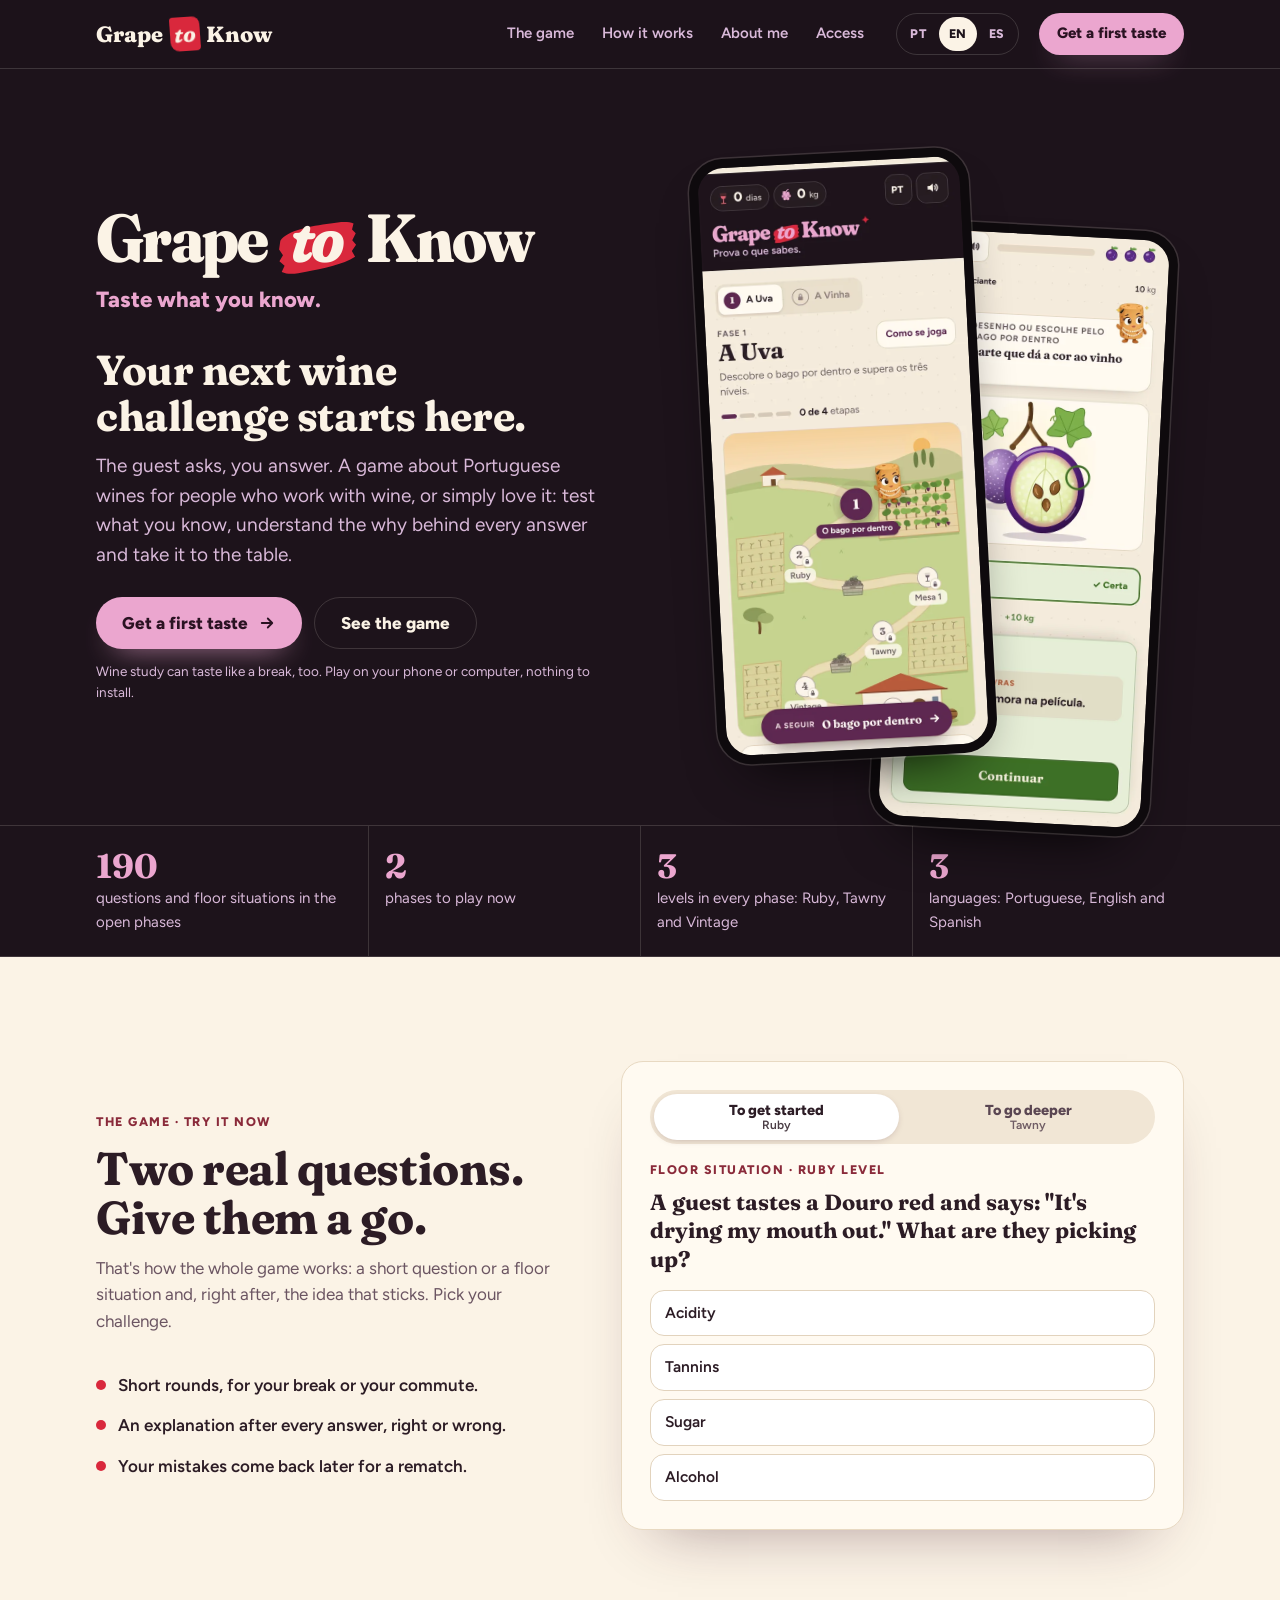
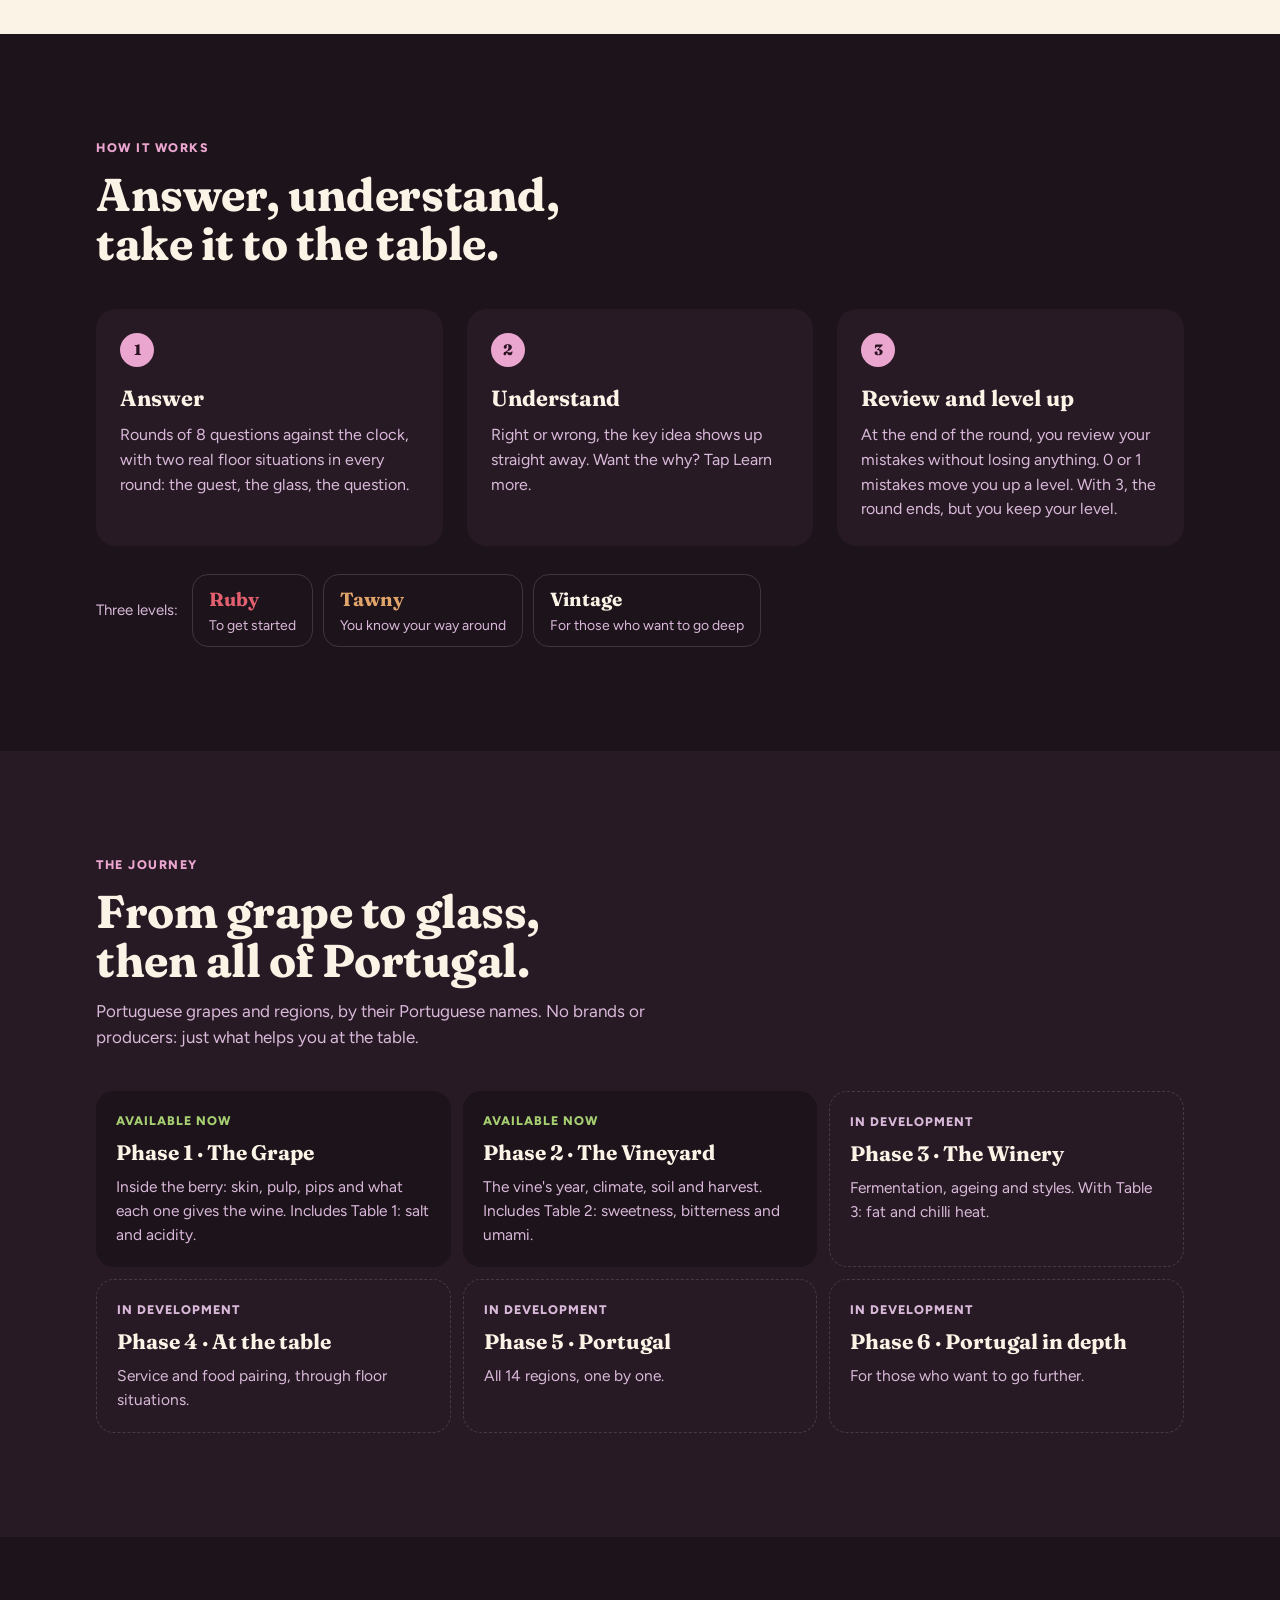
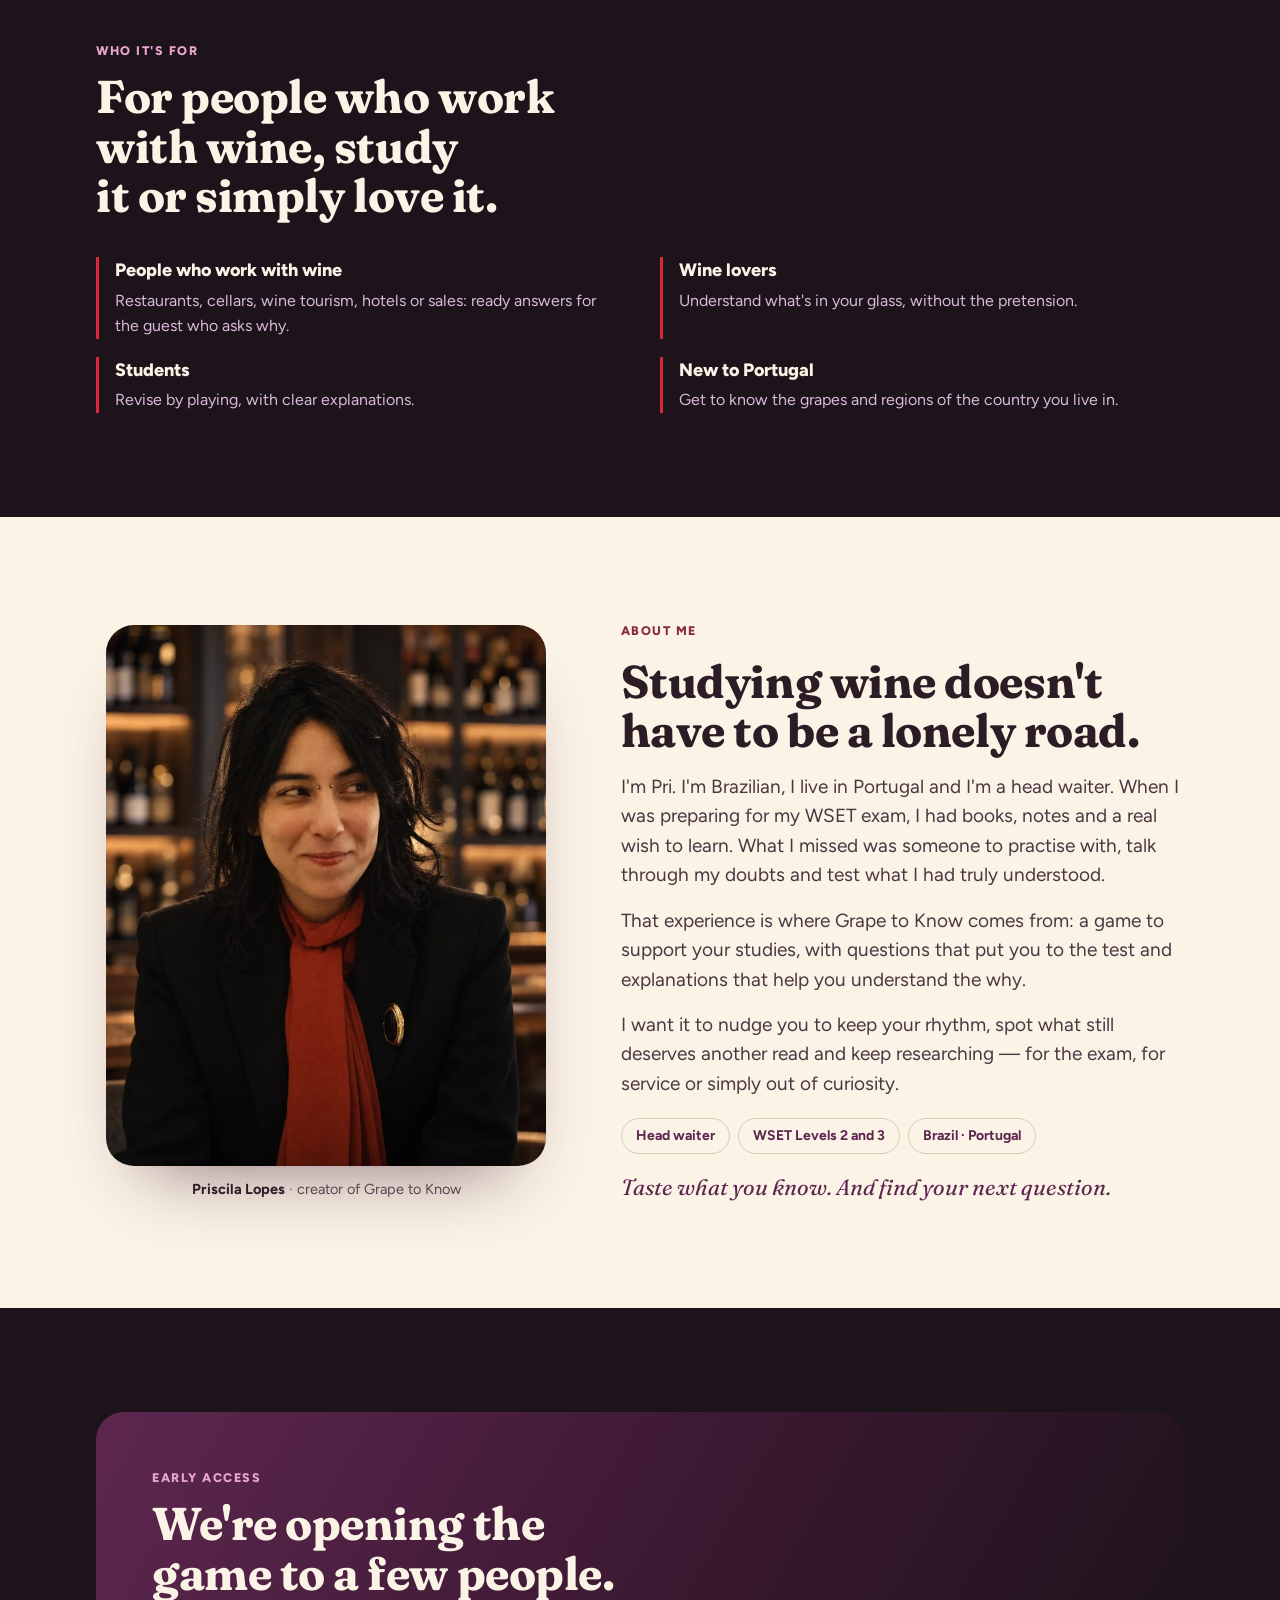
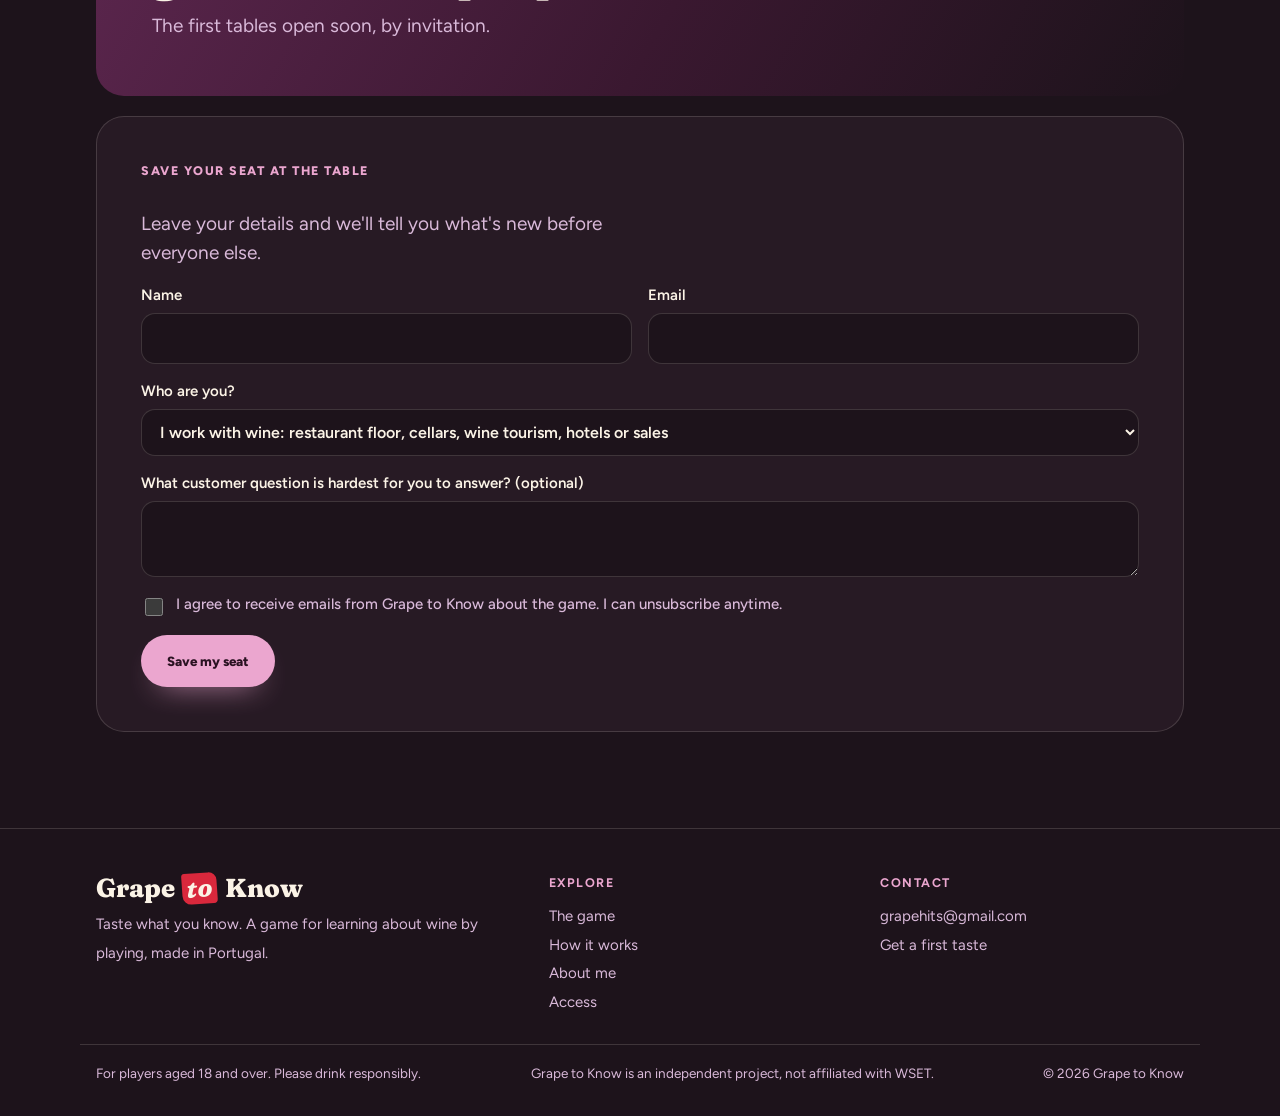
==== commit 7455a032: "SEO e UX: título e descrição por língua, texto no HTML, partilha (Open Graph), dados estruturados, r" ====
--- a/index.html
+++ b/index.html
@@ -2,8 +2,23 @@
 <html lang="pt-PT">
 <meta charset="utf-8">
 <meta name="viewport" content="width=device-width, initial-scale=1, viewport-fit=cover">
-<meta name="description" content="Grape to Know: o jogo para aprender vinho em rondas curtas. Prova o que sabes.">
-<title>Grape to Know</title>
+<meta name="description" content="Um jogo para aprender vinho em rondas curtas, das castas às regiões de Portugal. Para quem trabalha com vinho, estuda ou simplesmente gosta.">
+<title>Grape to Know · O jogo para aprender vinho</title>
+<link rel="canonical" href="https://grapetoknow.com/">
+<meta name="theme-color" content="#1D131B">
+<meta property="og:type" content="website">
+<meta property="og:site_name" content="Grape to Know">
+<meta property="og:url" content="https://grapetoknow.com/">
+<meta property="og:title" content="Grape to Know · O jogo para aprender vinho">
+<meta property="og:description" content="Um jogo para aprender vinho em rondas curtas, das castas às regiões de Portugal. Para quem trabalha com vinho, estuda ou simplesmente gosta.">
+<meta property="og:image" content="https://grapetoknow.com/og.jpg">
+<meta property="og:image:width" content="1200">
+<meta property="og:image:height" content="630">
+<meta property="og:locale" content="pt_PT">
+<meta property="og:locale:alternate" content="en_GB">
+<meta property="og:locale:alternate" content="es_ES">
+<meta name="twitter:card" content="summary_large_image">
+<script type="application/ld+json">{"@context":"https://schema.org","@graph":[{"@type":"WebSite","name":"Grape to Know","url":"https://grapetoknow.com/","inLanguage":["pt-PT","en","es"]},{"@type":"Organization","name":"Grape to Know","url":"https://grapetoknow.com/","email":"grapehits@gmail.com","slogan":"Prova o que sabes.","founder":{"@type":"Person","name":"Priscila Lopes"}}]}</script>
 <meta name="claude:viewport-fit-sides" content="cover">
 <link rel="preconnect" href="https://fonts.googleapis.com">
 <link rel="preconnect" href="https://fonts.gstatic.com" crossorigin>
@@ -214,6 +229,12 @@
   .fone{width:178px;border-radius:28px;padding:7px}
   .fone img{border-radius:22px}
   .fone-a{left:0}.fone-b{right:0}
+  .ctas .btn{flex:1 1 100%}
+  .niveis{display:grid;grid-template-columns:repeat(3,1fr);gap:8px}
+  .niveis > span{grid-column:1/-1}
+  .nivel{padding:10px 12px}
+  .lang button{min-height:40px;min-width:40px}
+  .pe a{padding-block:7px;line-height:1.45}
   }
 @media (prefers-reduced-motion:reduce){html{scroll-behavior:auto}*{transition:none!important;animation:none!important}}
 </style>
@@ -222,17 +243,17 @@
   <div class="wrap">
     <a class="marca" href="#topo" aria-label="Grape to Know">Grape <i>to</i> Know</a>
     <nav class="menu" aria-label="Menu">
-      <a href="#jogo" data-t="nav-jogo"></a>
-      <a href="#como" data-t="nav-como"></a>
-      <a href="#sobre" data-t="nav-sobre"></a>
-      <a href="#acesso" data-t="nav-acesso"></a>
+      <a href="#jogo" data-t="nav-jogo">O jogo</a>
+      <a href="#como" data-t="nav-como">Como funciona</a>
+      <a href="#sobre" data-t="nav-sobre">Sobre mim</a>
+      <a href="#acesso" data-t="nav-acesso">Acesso</a>
     </nav>
     <div class="lang" role="group" aria-label="Idioma · Language · Idioma">
       <button type="button" id="l-pt" data-l="pt" aria-pressed="true">PT</button>
       <button type="button" id="l-en" data-l="en" aria-pressed="false">EN</button>
       <button type="button" id="l-es" data-l="es" aria-pressed="false">ES</button>
     </div>
-    <a class="btn btn-main" href="#" data-jogo target="_blank" rel="noopener" data-t="jogar"></a>
+    <a class="btn btn-main" href="#form-t" data-jogo data-t="jogar">Quero provar primeiro</a>
   </div>
 </header>
 
@@ -240,93 +261,93 @@
   <div class="wrap hero">
     <div>
       <h1 class="logo" aria-label="Grape to Know"><span>Grape</span><i class="logo-to"><svg class="pincel" viewBox="0 0 120 60" preserveAspectRatio="none" aria-hidden="true"><path d="M6 20 C18 10 52 8 82 7 C96 6 108 6 116 9 L113 15 L118 19 L112 26 L117 31 L110 37 L114 43 C96 50 64 52 40 54 C26 55 14 56 4 52 L9 46 L2 41 L8 35 L3 29 Z"/></svg><span>to</span></i><span>Know</span></h1>
-      <p class="slogan" data-t="slogan"></p>
-      <h2 class="hook" data-t="hook"></h2>
-      <p class="lede" data-t="lede"></p>
+      <p class="slogan" data-t="slogan">Prova o que sabes.</p>
+      <h2 class="hook" data-t="hook">O teu próximo desafio sobre vinho começa aqui.</h2>
+      <p class="lede" data-t="lede">O cliente pergunta, tu respondes. Um jogo sobre vinhos portugueses para quem trabalha com vinho, ou simplesmente gosta: testa o que sabes, percebe o porquê de cada resposta e leva-o para a mesa.</p>
       <div class="ctas">
-        <a class="btn btn-main" href="#" data-jogo target="_blank" rel="noopener"><span data-t="jogar"></span><svg viewBox="0 0 24 24" aria-hidden="true"><path d="M5 12h13M13 6l6 6-6 6" fill="none" stroke="currentColor" stroke-width="2.4" stroke-linecap="round" stroke-linejoin="round"/></svg></a>
-        <a class="btn btn-ghost" href="#jogo" data-t="ver"></a>
+        <a class="btn btn-main" href="#form-t" data-jogo><span data-t="jogar">Quero provar primeiro</span><svg viewBox="0 0 24 24" aria-hidden="true"><path d="M5 12h13M13 6l6 6-6 6" fill="none" stroke="currentColor" stroke-width="2.4" stroke-linecap="round" stroke-linejoin="round"/></svg></a>
+        <a class="btn btn-ghost" href="#jogo" data-t="ver">Ver o jogo</a>
       </div>
-      <p class="fine" data-t="gratis"></p>
+      <p class="fine" data-t="gratis">Estudar vinho também pode saber a intervalo. Joga no telemóvel ou no computador, sem instalar nada.</p>
     </div>
     <div class="fones">
-      <div class="fone fone-a"><img src="[data-uri]" width="600" height="1298" data-ta="alt-mapa" alt=""></div>
-      <div class="fone fone-b"><img src="[data-uri]" width="600" height="1298" data-ta="alt-resposta" alt=""></div>
+      <div class="fone fone-a"><img src="[data-uri]" width="600" height="1298" data-ta="alt-mapa" alt="Ecrã do jogo: a vinha ilustrada com as etapas da Fase 1 e a Ms. Cork."></div>
+      <div class="fone fone-b"><img src="[data-uri]" width="600" height="1298" data-ta="alt-resposta" alt="Ecrã do jogo: resposta certa sobre a película da uva, com a explicação em poucas palavras."></div>
     </div>
   </div>
 
   <div class="numeros"><div class="wrap"><ul>
-    <li><b>190</b><span data-t="st1"></span></li>
-    <li><b>2</b><span data-t="st2"></span></li>
-    <li><b>3</b><span data-t="st3"></span></li>
-    <li><b>3</b><span data-t="st4"></span></li>
+    <li><b>190</b><span data-t="st1">perguntas e situações de sala nas fases abertas</span></li>
+    <li><b>2</b><span data-t="st2">fases para jogar já</span></li>
+    <li><b>3</b><span data-t="st3">níveis em cada fase: Ruby, Tawny e Vintage</span></li>
+    <li><b>3</b><span data-t="st4">línguas: português, inglês e espanhol</span></li>
   </ul></div></div>
 
   <section class="s claro" id="jogo">
     <div class="wrap duas">
       <div class="s-head">
-        <span class="eyebrow" data-t="jogo-eb"></span>
-        <h2 data-t="jogo-h"></h2>
-        <p data-t="jogo-p"></p>
+        <span class="eyebrow" data-t="jogo-eb">O jogo · prova já</span>
+        <h2 data-t="jogo-h">Duas perguntas a sério. Tenta.</h2>
+        <p data-t="jogo-p">É assim em todo o jogo: uma pergunta curta ou uma situação de sala e, logo a seguir, a ideia que fica. Escolhe o teu desafio.</p>
         <ul class="lista">
-          <li data-t="jogo-l1"></li>
-          <li data-t="jogo-l2"></li>
-          <li data-t="jogo-l3"></li>
+          <li data-t="jogo-l1">Rondas curtas, para jogar no intervalo ou no metro.</li>
+          <li data-t="jogo-l2">Explicação depois de cada resposta, certa ou errada.</li>
+          <li data-t="jogo-l3">Os teus erros voltam mais tarde, para a desforra.</li>
         </ul>
       </div>
       <div class="prova" aria-labelledby="pq">
         <div class="modo" role="group" data-ta-label="modo-label">
-          <button type="button" class="modo-b" data-modo="0" aria-pressed="true"><span data-t="modo-0"></span><small>Ruby</small></button>
-          <button type="button" class="modo-b" data-modo="1" aria-pressed="false"><span data-t="modo-1"></span><small>Tawny</small></button>
+          <button type="button" class="modo-b" data-modo="0" aria-pressed="true"><span data-t="modo-0">Para começar</span><small>Ruby</small></button>
+          <button type="button" class="modo-b" data-modo="1" aria-pressed="false"><span data-t="modo-1">Para aprofundar</span><small>Tawny</small></button>
         </div>
         <div class="eyebrow" id="prova-eb"></div>
         <p class="q" id="pq"></p>
         <div class="ops" id="ops" role="group"></div>
         <div id="anuncio" class="sr" aria-live="polite"></div>
-        <div class="res" id="res" hidden><b id="res-t" tabindex="-1"></b><p class="res-k" id="res-k"></p><p id="res-p"></p><div class="res-acoes"><button type="button" class="outro" id="outro"></button><a href="#" data-jogo target="_blank" rel="noopener" data-t="mais"></a><a href="#" id="desafia" target="_blank" rel="noopener" data-t="desafia"></a></div></div>
+        <div class="res" id="res" hidden><b id="res-t" tabindex="-1"></b><p class="res-k" id="res-k"></p><p id="res-p"></p><div class="res-acoes"><button type="button" class="outro" id="outro"></button><a href="#form-t" data-jogo data-t="mais">Quero mais perguntas →</a><a href="#" id="desafia" target="_blank" rel="noopener" data-t="desafia">Desafia um colega</a></div></div>
       </div>
     </div>
   </section>
 
   <section class="s" id="como">
     <div class="wrap">
-      <div class="s-head"><span class="eyebrow" data-t="como-eb"></span><h2 data-t="como-h"></h2></div>
+      <div class="s-head"><span class="eyebrow" data-t="como-eb">Como funciona</span><h2 data-t="como-h">Responde, percebe, leva para a mesa.</h2></div>
       <ol class="passos">
-        <li><h3 data-t="c1-h"></h3><p data-t="c1-p"></p></li>
-        <li><h3 data-t="c2-h"></h3><p data-t="c2-p"></p></li>
-        <li><h3 data-t="c3-h"></h3><p data-t="c3-p"></p></li>
+        <li><h3 data-t="c1-h">Responde</h3><p data-t="c1-p">Rondas de 8 perguntas, com tempo a contar e duas situações reais de sala em cada ronda: o cliente, o copo, a dúvida.</p></li>
+        <li><h3 data-t="c2-h">Percebe</h3><p data-t="c2-p">Certa ou errada, a ideia essencial aparece logo. Quem quer o porquê toca em Saber mais.</p></li>
+        <li><h3 data-t="c3-h">Revê e sobe</h3><p data-t="c3-p">No fim da ronda, revês os erros sem perder nada. Com 0 ou 1 erro sobes de nível. Com 3, a ronda acaba, mas o nível fica.</p></li>
       </ol>
       <div class="niveis">
-        <span data-t="niveis"></span>
-        <div class="nivel n1"><b>Ruby</b><span data-t="n1"></span></div>
-        <div class="nivel n2"><b>Tawny</b><span data-t="n2"></span></div>
-        <div class="nivel n3"><b>Vintage</b><span data-t="n3"></span></div>
+        <span data-t="niveis">Três níveis:</span>
+        <div class="nivel n1"><b>Ruby</b><span data-t="n1">Para começar</span></div>
+        <div class="nivel n2"><b>Tawny</b><span data-t="n2">Já percebes do assunto</span></div>
+        <div class="nivel n3"><b>Vintage</b><span data-t="n3">Para quem quer ir a fundo</span></div>
       </div>
     </div>
   </section>
 
   <section class="s meio" id="fases">
     <div class="wrap">
-      <div class="s-head"><span class="eyebrow" data-t="fases-eb"></span><h2 data-t="fases-h"></h2><p data-t="fases-p"></p></div>
+      <div class="s-head"><span class="eyebrow" data-t="fases-eb">O caminho</span><h2 data-t="fases-h">Da uva ao copo, e depois Portugal inteiro.</h2><p data-t="fases-p">Castas e regiões portuguesas, com nomes portugueses. Sem marcas nem produtores: só o que te serve à mesa.</p></div>
       <ul class="fases">
-        <li class="ja"><small data-t="ja"></small><b data-t="f1"></b><p data-t="f1-p"></p></li>
-        <li class="ja"><small data-t="ja"></small><b data-t="f2"></b><p data-t="f2-p"></p></li>
-        <li class="breve"><small data-t="breve"></small><b data-t="f3"></b><p data-t="f3-p"></p></li>
-        <li class="breve"><small data-t="breve"></small><b data-t="f4"></b><p data-t="f4-p"></p></li>
-        <li class="breve"><small data-t="breve"></small><b data-t="f5"></b><p data-t="f5-p"></p></li>
-        <li class="breve"><small data-t="breve"></small><b data-t="f6"></b><p data-t="f6-p"></p></li>
+        <li class="ja"><small data-t="ja">Já disponível</small><b data-t="f1">Fase 1 · A Uva</b><p data-t="f1-p">O bago por dentro: película, polpa, grainhas e o que cada uma dá ao vinho. Inclui a Mesa 1: sal e acidez.</p></li>
+        <li class="ja"><small data-t="ja">Já disponível</small><b data-t="f2">Fase 2 · A Vinha</b><p data-t="f2-p">O ano da videira, o clima, o solo e a vindima. Inclui a Mesa 2: doçura, amargo e umami.</p></li>
+        <li class="breve"><small data-t="breve">Em desenvolvimento</small><b data-t="f3">Fase 3 · A Adega</b><p data-t="f3-p">Fermentação, estágio e estilos. Com a Mesa 3: gordura e picante.</p></li>
+        <li class="breve"><small data-t="breve">Em desenvolvimento</small><b data-t="f4">Fase 4 · À mesa</b><p data-t="f4-p">Serviço e harmonização, em situações de sala.</p></li>
+        <li class="breve"><small data-t="breve">Em desenvolvimento</small><b data-t="f5">Fase 5 · Portugal</b><p data-t="f5-p">As 14 regiões, uma a uma.</p></li>
+        <li class="breve"><small data-t="breve">Em desenvolvimento</small><b data-t="f6">Fase 6 · Portugal a fundo</b><p data-t="f6-p">Para quem quer ir mais longe.</p></li>
       </ul>
     </div>
   </section>
 
   <section class="s" id="quem">
     <div class="wrap">
-      <div class="s-head"><span class="eyebrow" data-t="quem-eb"></span><h2 data-t="quem-h"></h2></div>
+      <div class="s-head"><span class="eyebrow" data-t="quem-eb">Para quem</span><h2 data-t="quem-h">Para quem trabalha com vinho, estuda ou simplesmente gosta.</h2></div>
       <div class="quem">
-        <div><b data-t="q1"></b><span data-t="q1-p"></span></div>
-        <div><b data-t="q2"></b><span data-t="q2-p"></span></div>
-        <div><b data-t="q3"></b><span data-t="q3-p"></span></div>
-        <div><b data-t="q4"></b><span data-t="q4-p"></span></div>
+        <div><b data-t="q1">Quem trabalha com vinho</b><span data-t="q1-p">Sala, caves, enoturismo, hotelaria ou comercial: respostas prontas para o cliente que pergunta o porquê.</span></div>
+        <div><b data-t="q2">Amantes de vinho</b><span data-t="q2-p">Perceber o que está no copo, sem pretensão.</span></div>
+        <div><b data-t="q3">Estudantes</b><span data-t="q3-p">Rever matéria a jogar, com explicações claras.</span></div>
+        <div><b data-t="q4">Quem chegou a Portugal</b><span data-t="q4-p">Conhecer as castas e as regiões do país onde vives.</span></div>
       </div>
     </div>
   </section>
@@ -334,17 +355,17 @@
   <section class="s claro" id="sobre">
     <div class="wrap duas">
       <figure class="sobre-img" style="margin:0">
-        <img src="[data-uri]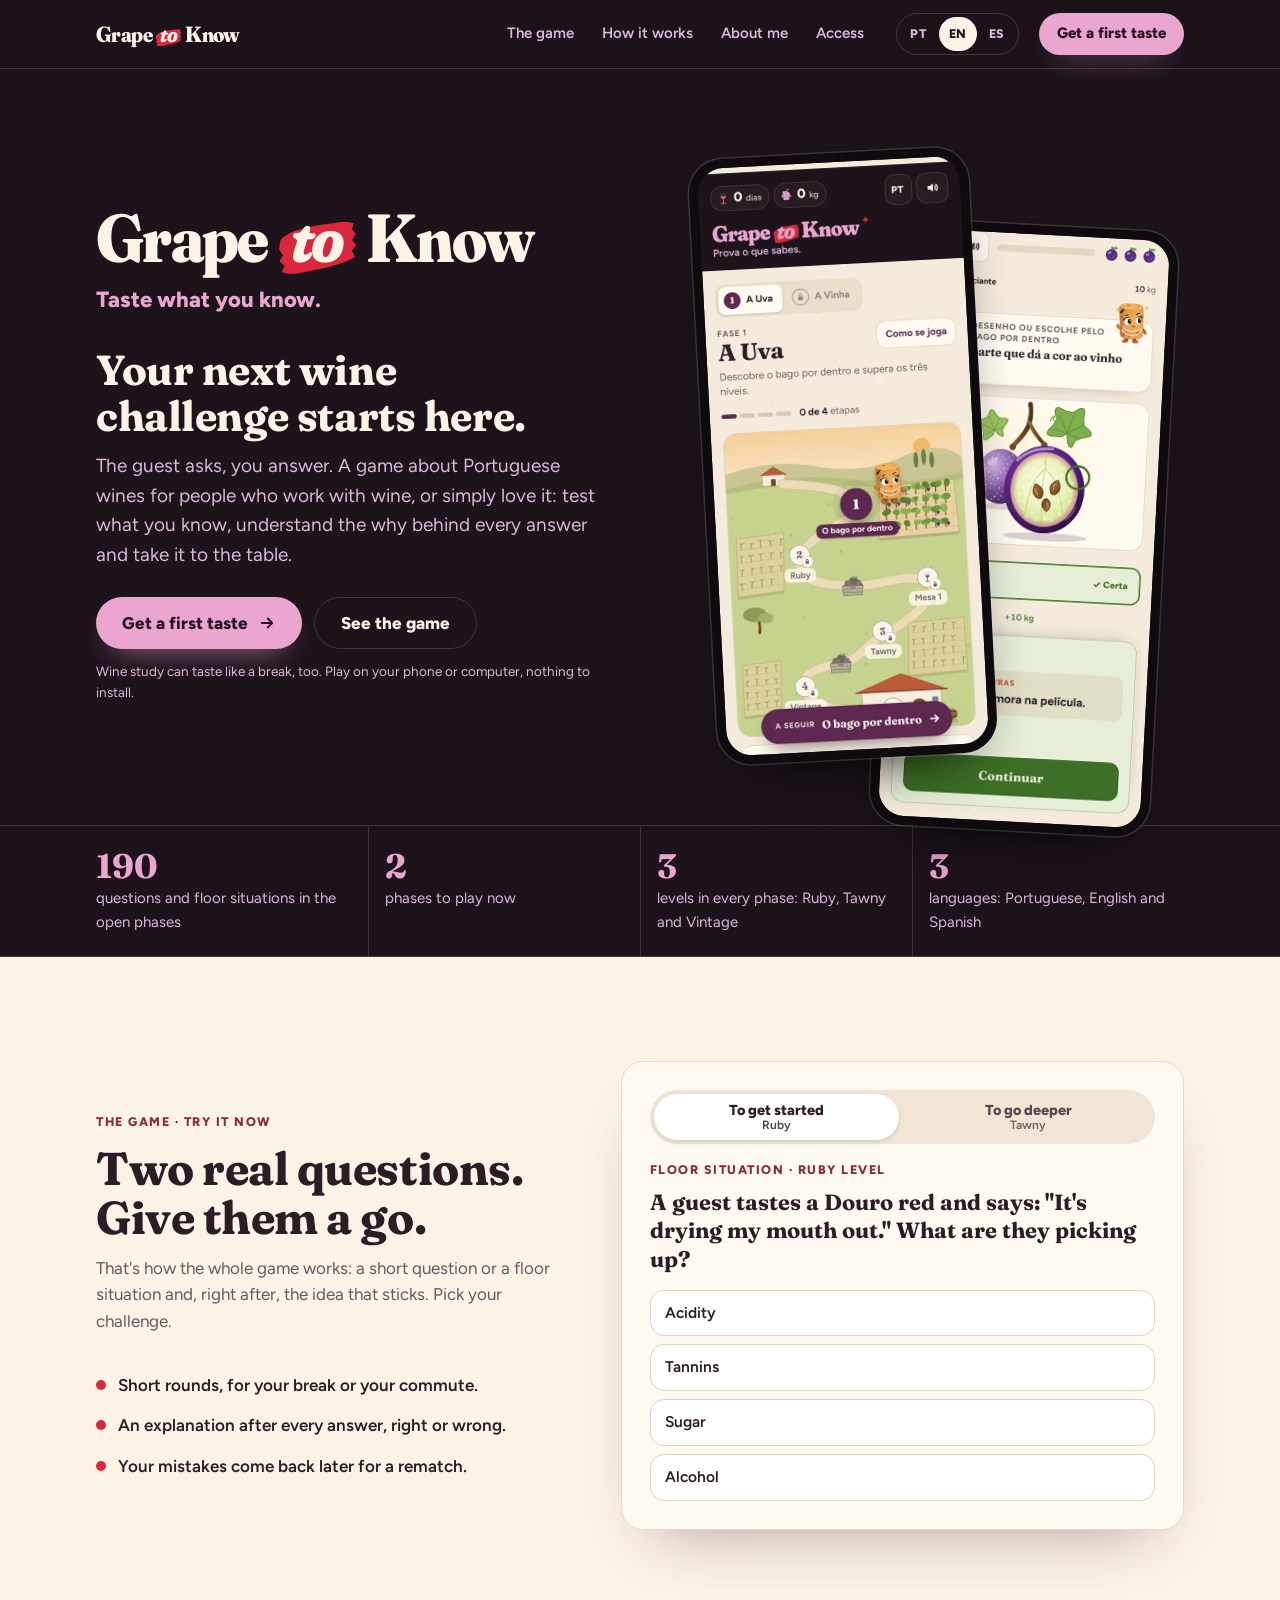
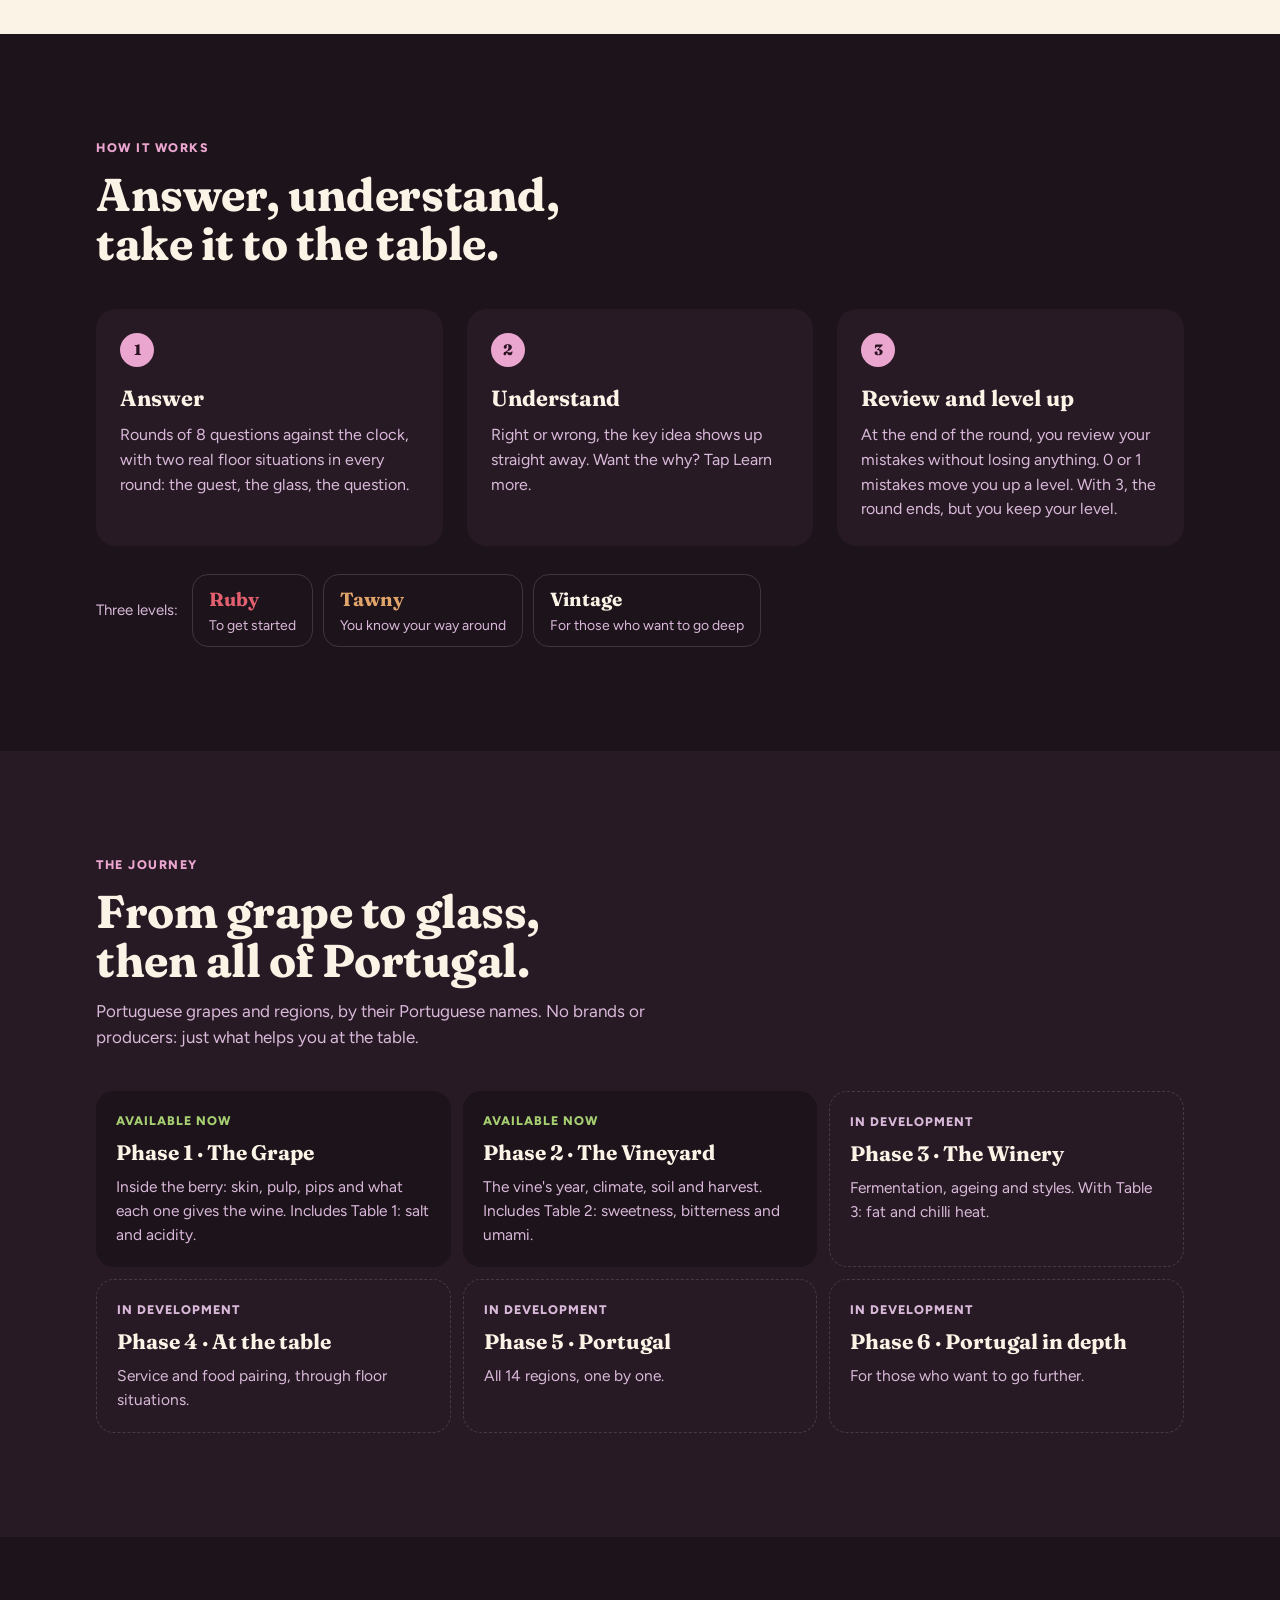
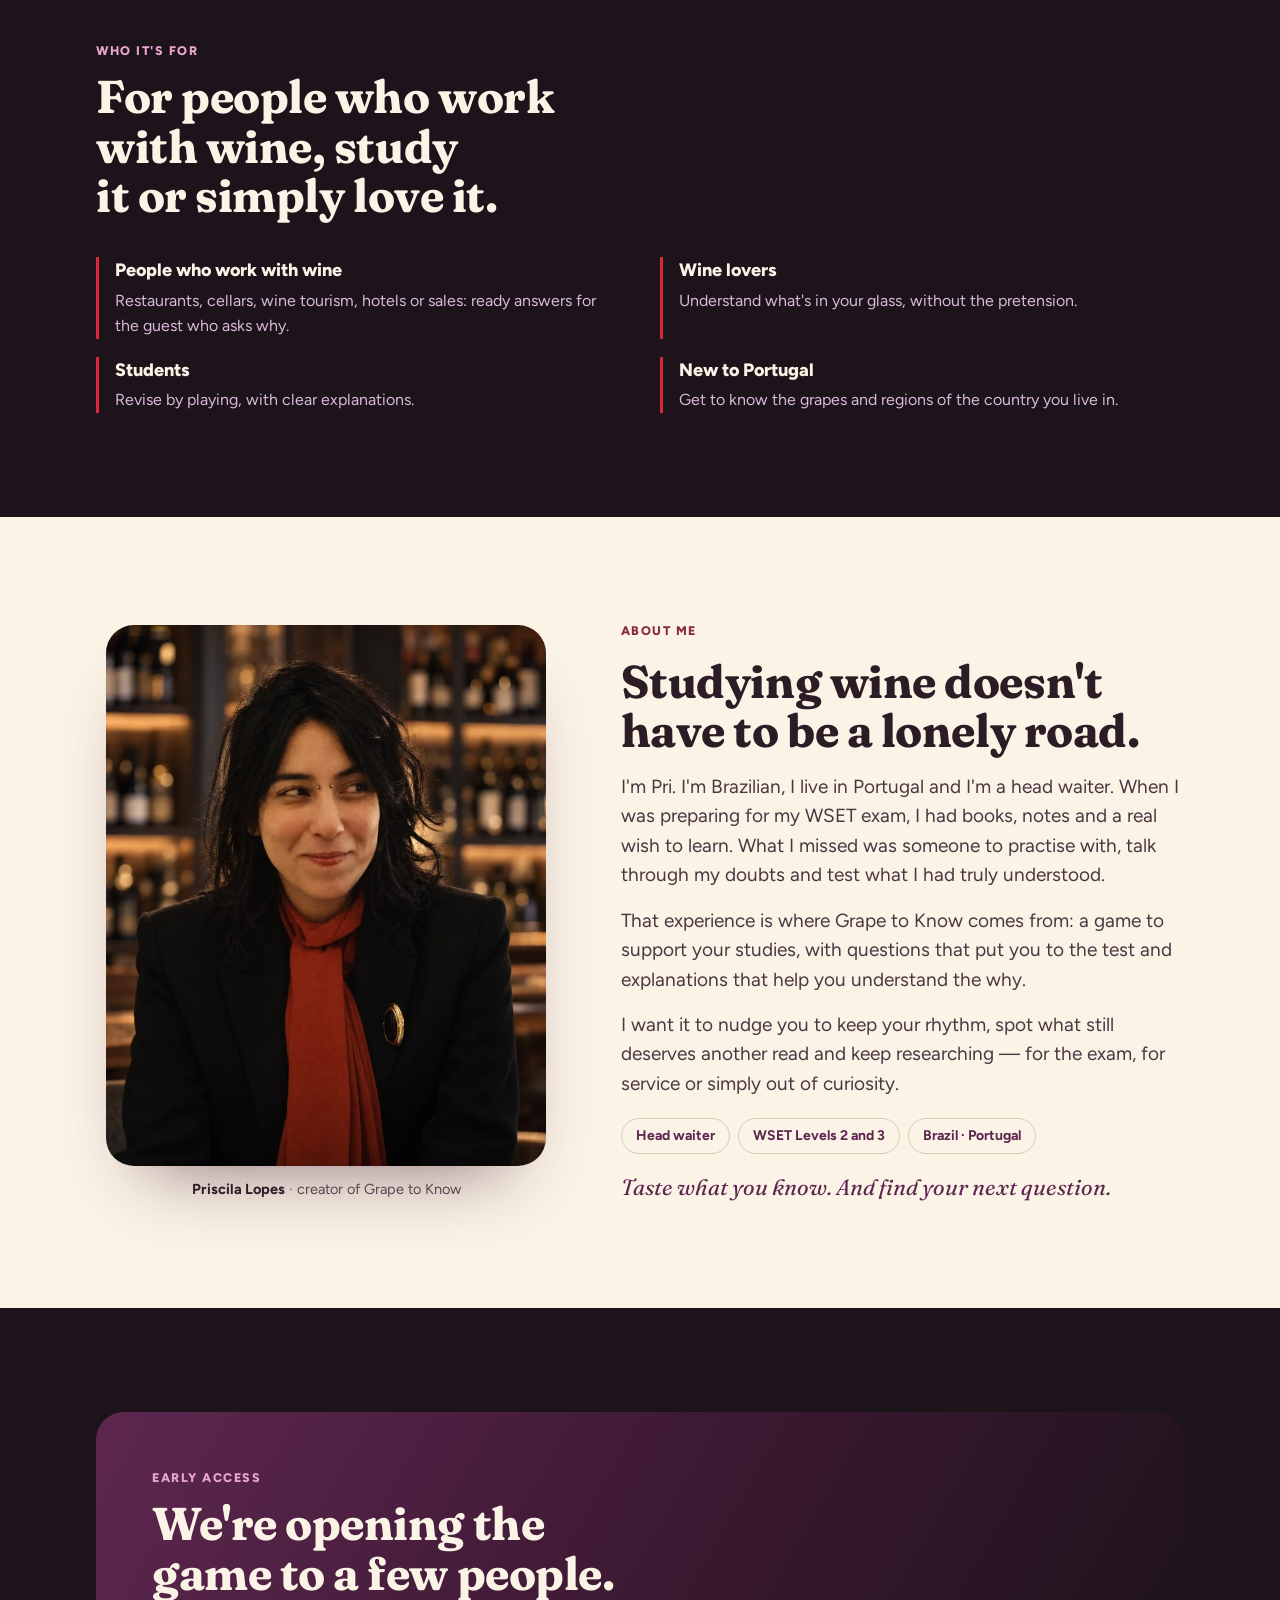
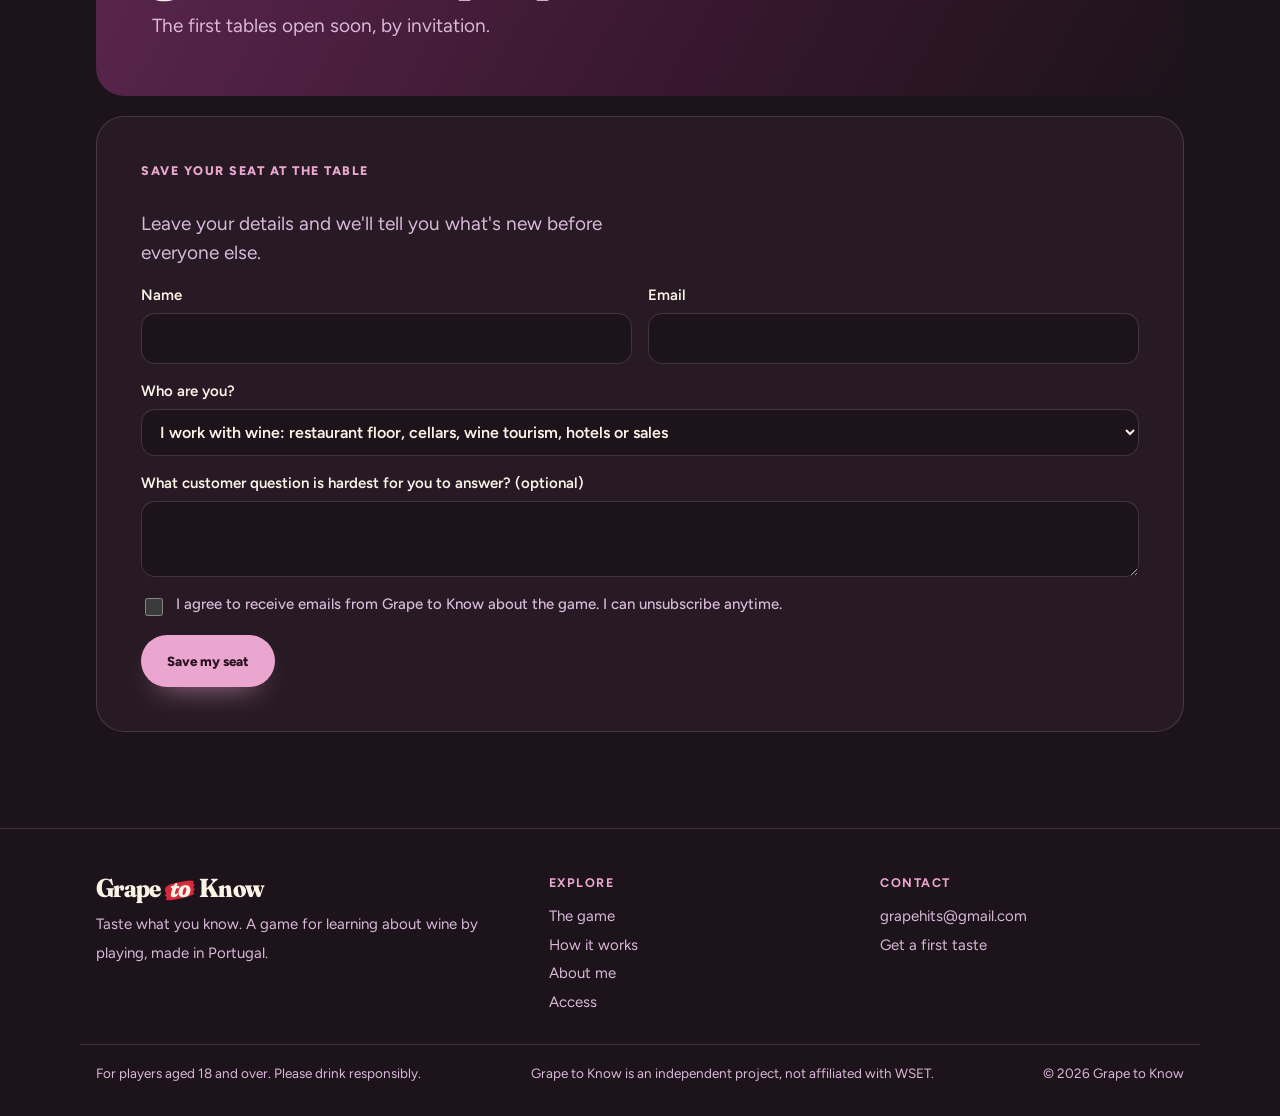
==== commit 2eb17ffa: "Site: logo oficial (pincel) no cabeçalho e rodapé Co-Authored-By: Claude Sonnet 5.5 <noreply@anthrop" ====
--- a/index.html
+++ b/index.html
@@ -2,15 +2,15 @@
 <html lang="pt-PT">
 <meta charset="utf-8">
 <meta name="viewport" content="width=device-width, initial-scale=1, viewport-fit=cover">
-<meta name="description" content="Um jogo para aprender vinho em rondas curtas, das castas às regiões de Portugal. Para quem trabalha com vinho, estuda ou simplesmente gosta.">
-<title>Grape to Know · O jogo para aprender vinho</title>
+<meta name="description" content="Perguntas rápidas e situações reais de sala, das castas às regiões de Portugal. Para quem trabalha com vinho, estuda ou simplesmente gosta. Prova o que sabes.">
+<title>Grape to Know · Prova o que sabes</title>
 <link rel="canonical" href="https://grapetoknow.com/">
 <meta name="theme-color" content="#1D131B">
 <meta property="og:type" content="website">
 <meta property="og:site_name" content="Grape to Know">
 <meta property="og:url" content="https://grapetoknow.com/">
-<meta property="og:title" content="Grape to Know · O jogo para aprender vinho">
-<meta property="og:description" content="Um jogo para aprender vinho em rondas curtas, das castas às regiões de Portugal. Para quem trabalha com vinho, estuda ou simplesmente gosta.">
+<meta property="og:title" content="Grape to Know · Prova o que sabes">
+<meta property="og:description" content="Perguntas rápidas e situações reais de sala, das castas às regiões de Portugal. Para quem trabalha com vinho, estuda ou simplesmente gosta. Prova o que sabes.">
 <meta property="og:image" content="https://grapetoknow.com/og.jpg">
 <meta property="og:image:width" content="1200">
 <meta property="og:image:height" content="630">
@@ -49,8 +49,7 @@
 /* menu */
 .top{position:sticky;top:0;z-index:20;background:rgba(29,19,27,.86);backdrop-filter:blur(12px);-webkit-backdrop-filter:blur(12px);border-bottom:1px solid var(--line)}
 .top .wrap{display:flex;align-items:center;gap:20px;min-height:68px}
-.marca{font-family:var(--display);font-weight:800;font-size:22px;color:var(--cream);text-decoration:none;white-space:nowrap;font-variation-settings:"SOFT" 50,"WONK" 1}
-.marca i{font-weight:700;color:var(--cream);background:var(--red);padding:0 .18em;margin:0 .08em;border-radius:3px 8px 4px 9px;display:inline-block;transform:rotate(-4deg)}
+.marca{font-family:var(--display);font-weight:800;font-size:22px;line-height:1;letter-spacing:-.025em;color:var(--cream);text-decoration:none;white-space:nowrap;font-variation-settings:"SOFT" 50,"WONK" 1,"opsz" 144;display:inline-flex;align-items:baseline;column-gap:.2em}
 .menu{display:flex;gap:4px;margin-left:auto}
 .menu a{text-decoration:none;color:var(--mauve);font-weight:600;font-size:15px;padding:8px 12px;border-radius:999px}
 .menu a:hover{color:var(--cream);background:rgba(251,243,230,.07)}
@@ -205,7 +204,7 @@
 .pe h4{margin:0 0 10px;font-size:12.5px;letter-spacing:.12em;text-transform:uppercase;color:var(--pink)}
 .pe p,.pe a{color:var(--mauve);font-size:15px;text-decoration:none;display:block;line-height:1.9}
 .pe a:hover{color:var(--cream)}
-.pe .marca{font-size:26px;display:inline-block;margin-bottom:6px;color:var(--cream);line-height:1.2}
+.pe .marca{font-size:26px;display:inline-flex;margin-bottom:6px;color:var(--cream);line-height:1.2}
 .pe-fim{border-top:1px solid var(--line);padding-block:18px 32px;display:flex;flex-wrap:wrap;gap:8px 24px;justify-content:space-between;color:var(--mauve);font-size:13.5px}
 
 @media (max-width:960px){ .menu{display:none} }
@@ -241,7 +240,7 @@
 
 <header class="top">
   <div class="wrap">
-    <a class="marca" href="#topo" aria-label="Grape to Know">Grape <i>to</i> Know</a>
+    <a class="marca" href="#topo" aria-label="Grape to Know"><span>Grape</span><i class="logo-to"><svg class="pincel" viewBox="0 0 120 60" preserveAspectRatio="none" aria-hidden="true"><path d="M6 20 C18 10 52 8 82 7 C96 6 108 6 116 9 L113 15 L118 19 L112 26 L117 31 L110 37 L114 43 C96 50 64 52 40 54 C26 55 14 56 4 52 L9 46 L2 41 L8 35 L3 29 Z"/></svg><span>to</span></i><span>Know</span></a>
     <nav class="menu" aria-label="Menu">
       <a href="#jogo" data-t="nav-jogo">O jogo</a>
       <a href="#como" data-t="nav-como">Como funciona</a>
@@ -414,7 +413,7 @@
 <footer>
   <div class="wrap pe">
     <div>
-      <a class="marca" href="#topo">Grape <i>to</i> Know</a>
+      <a class="marca" href="#topo" aria-label="Grape to Know"><span>Grape</span><i class="logo-to"><svg class="pincel" viewBox="0 0 120 60" preserveAspectRatio="none" aria-hidden="true"><path d="M6 20 C18 10 52 8 82 7 C96 6 108 6 116 9 L113 15 L118 19 L112 26 L117 31 L110 37 L114 43 C96 50 64 52 40 54 C26 55 14 56 4 52 L9 46 L2 41 L8 35 L3 29 Z"/></svg><span>to</span></i><span>Know</span></a>
       <p data-t="foot-tag">Prova o que sabes. Um jogo para aprender sobre vinho a jogar, feito em Portugal.</p>
     </div>
     <div>
@@ -436,7 +435,7 @@
 <script>
 const T = {
  pt:{
-  "meta-title":"Grape to Know · O jogo para aprender vinho", "meta-desc":"Um jogo para aprender vinho em rondas curtas, das castas às regiões de Portugal. Para quem trabalha com vinho, estuda ou simplesmente gosta.",
+  "meta-title":"Grape to Know · Prova o que sabes", "meta-desc":"Perguntas rápidas e situações reais de sala, das castas às regiões de Portugal. Para quem trabalha com vinho, estuda ou simplesmente gosta. Prova o que sabes.",
   "anuncio-no":"Errado. {1}",
   "anuncio-ok":"Certo. {1}",
   "certa-era":"Resposta certa: {1}.",
@@ -509,7 +508,7 @@
   maiores:"Jogo para maiores de 18. Bebe com moderação.", "wset-nota":"O Grape to Know é um projeto independente, sem ligação ao WSET."
  },
  en:{
-  "meta-title":"Grape to Know · The game for learning wine", "meta-desc":"A game for learning wine in short rounds, from grape varieties to the regions of Portugal. For people who work with wine, study it or simply love it.",
+  "meta-title":"Grape to Know · Taste what you know", "meta-desc":"Quick questions and real service situations, from grape varieties to the regions of Portugal. For people who work with wine, study it or simply love it. Taste what you know.",
   "anuncio-no":"Wrong. {1}",
   "anuncio-ok":"Correct. {1}",
   "certa-era":"Right answer: {1}.",
@@ -582,7 +581,7 @@
   maiores:"For players aged 18 and over. Please drink responsibly.", "wset-nota":"Grape to Know is an independent project, not affiliated with WSET."
  },
  es:{
-  "meta-title":"Grape to Know · El juego para aprender vino", "meta-desc":"Un juego para aprender vino en rondas cortas, de las castas a las regiones de Portugal. Para quien trabaja con vino, lo estudia o simplemente lo disfruta.",
+  "meta-title":"Grape to Know · Demuestra lo que sabes", "meta-desc":"Preguntas rápidas y situaciones reales de sala, de las castas a las regiones de Portugal. Para quien trabaja con vino, lo estudia o simplemente lo disfruta. Demuestra lo que sabes.",
   "anuncio-no":"Incorrecto. {1}",
   "anuncio-ok":"Correcto. {1}",
   "certa-era":"Respuesta correcta: {1}.",
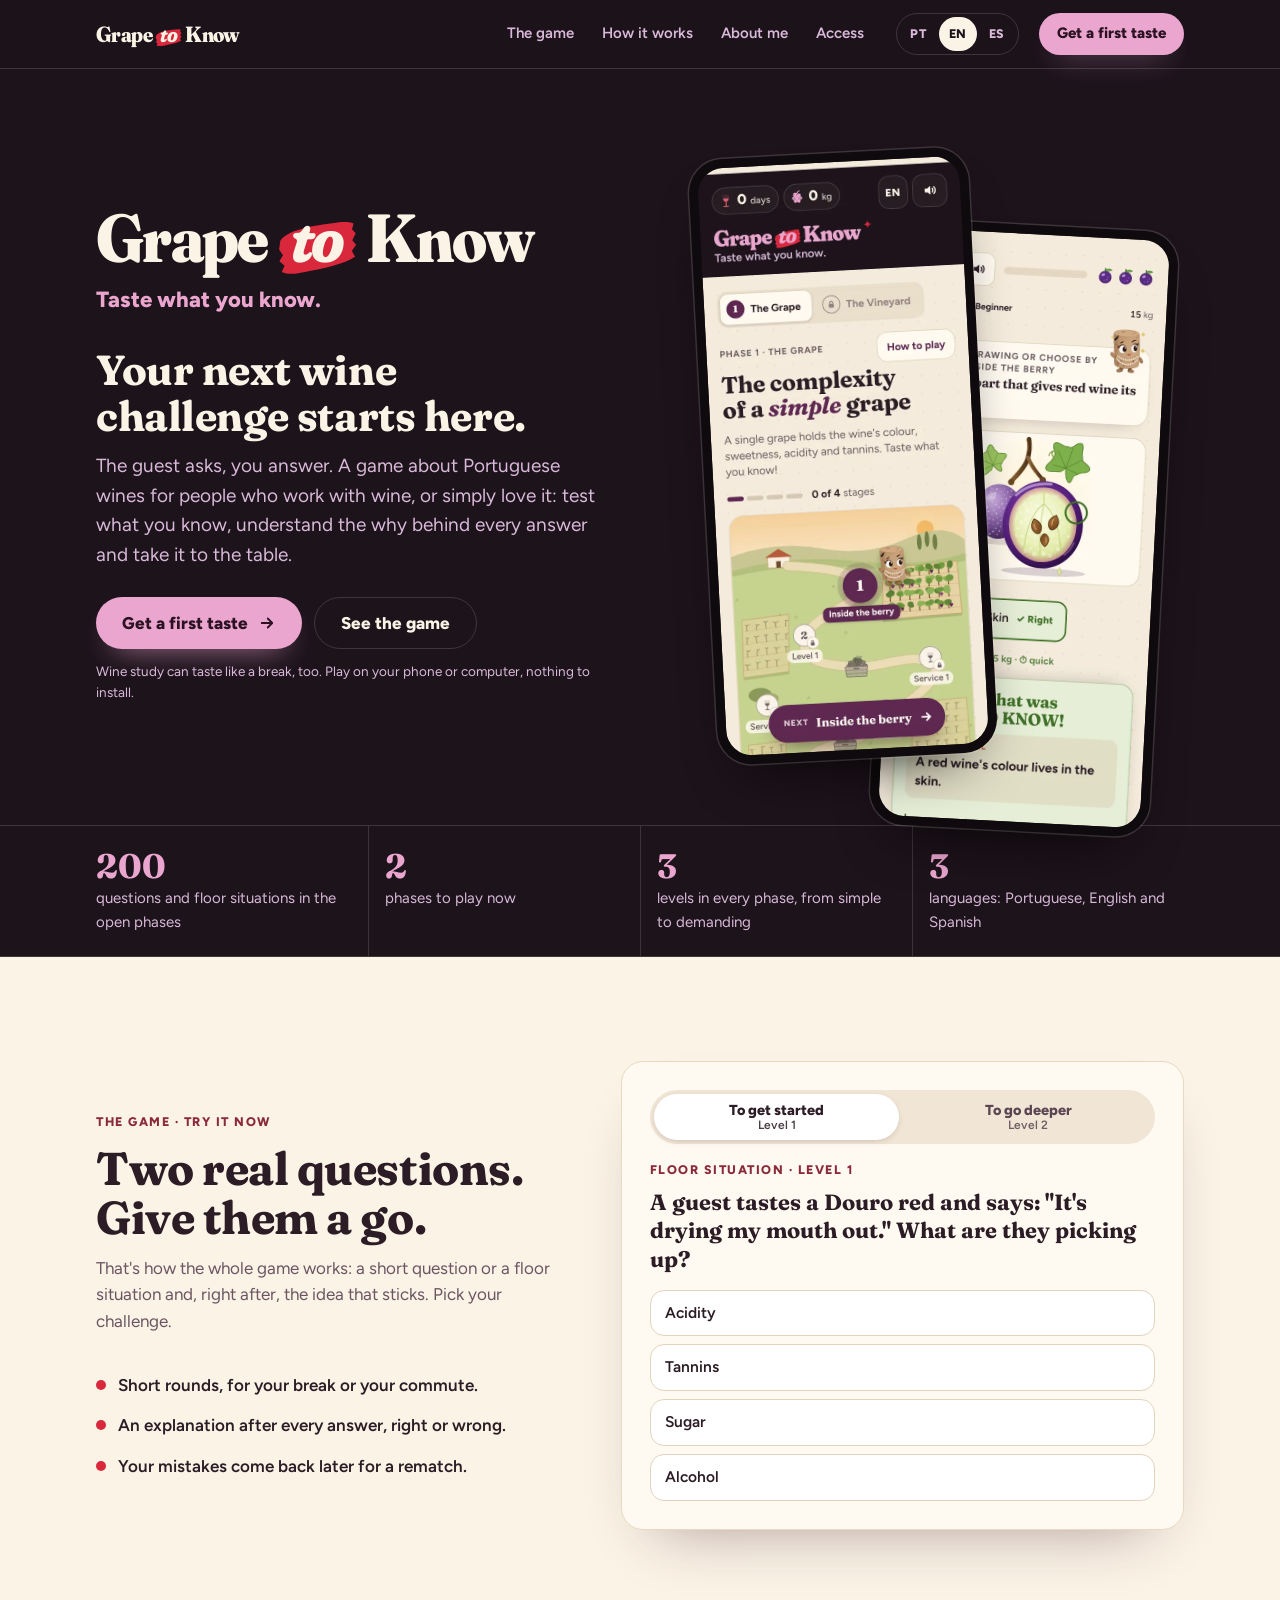
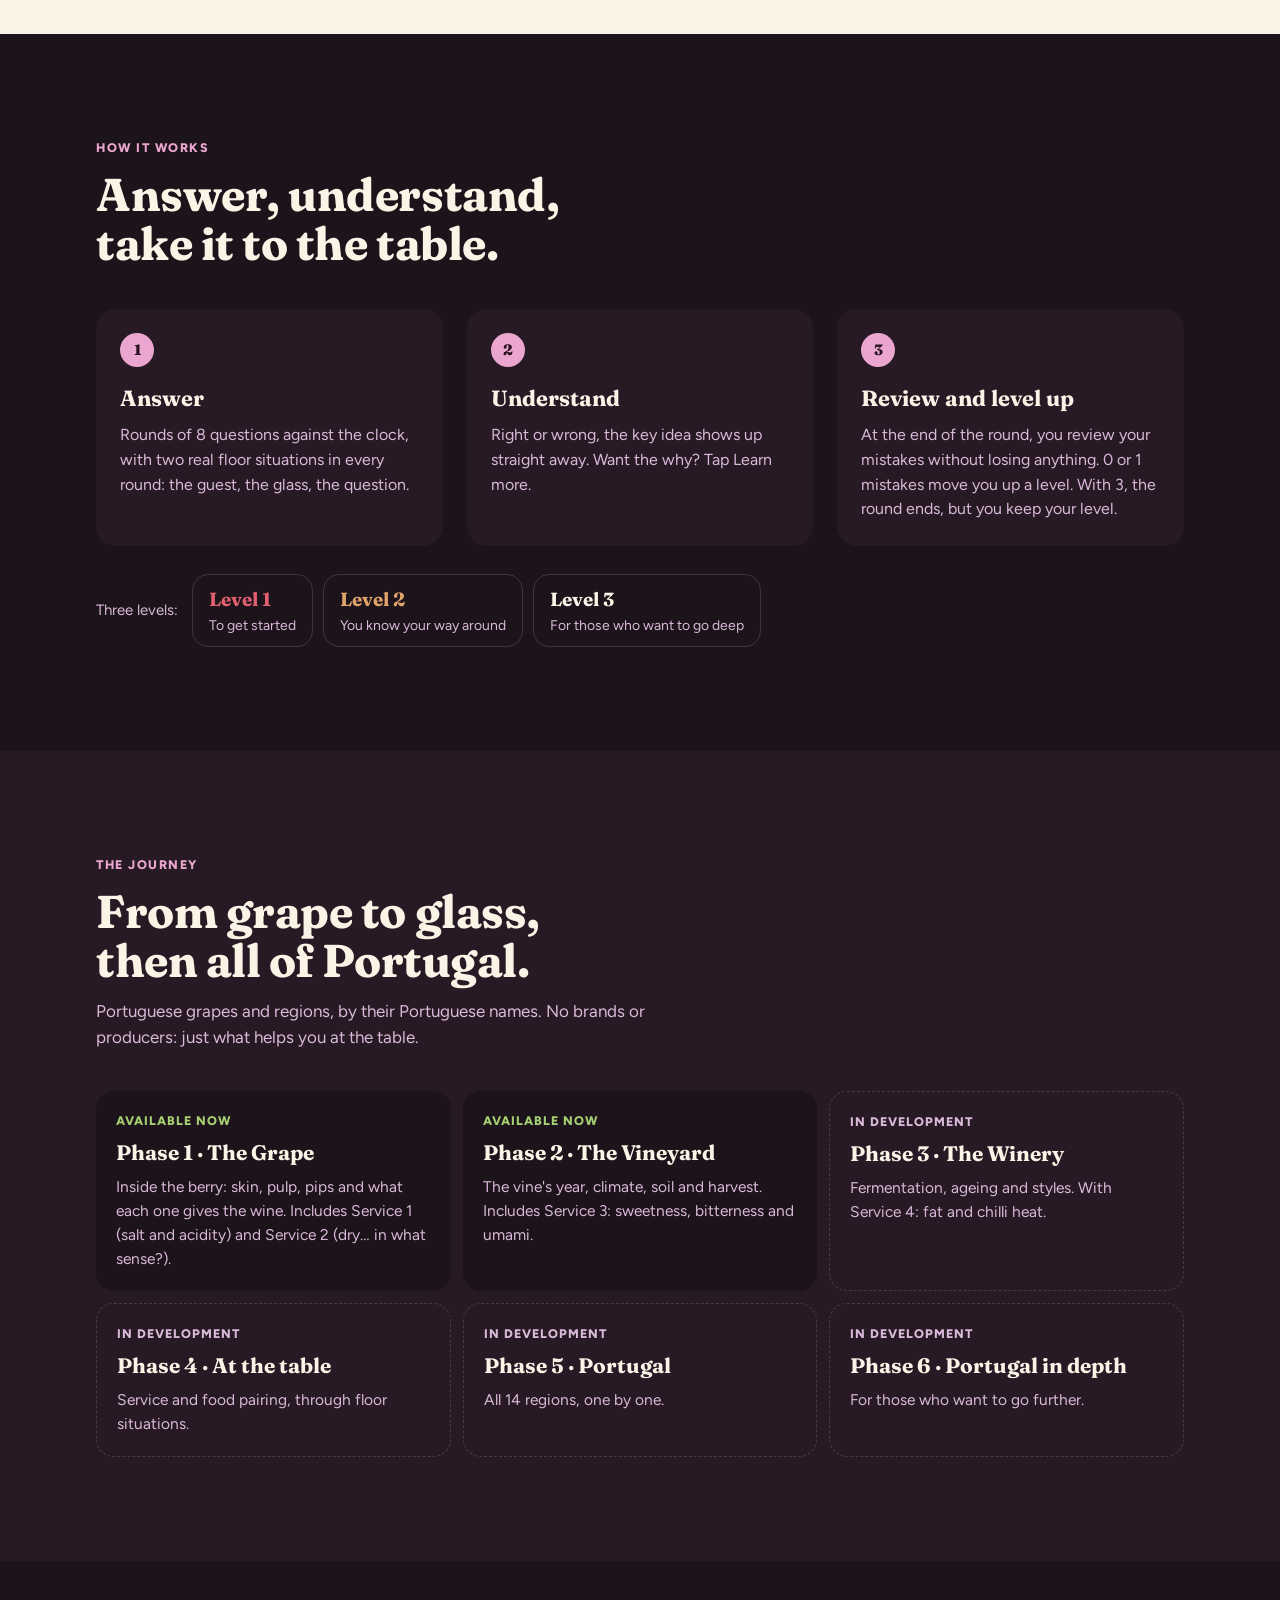
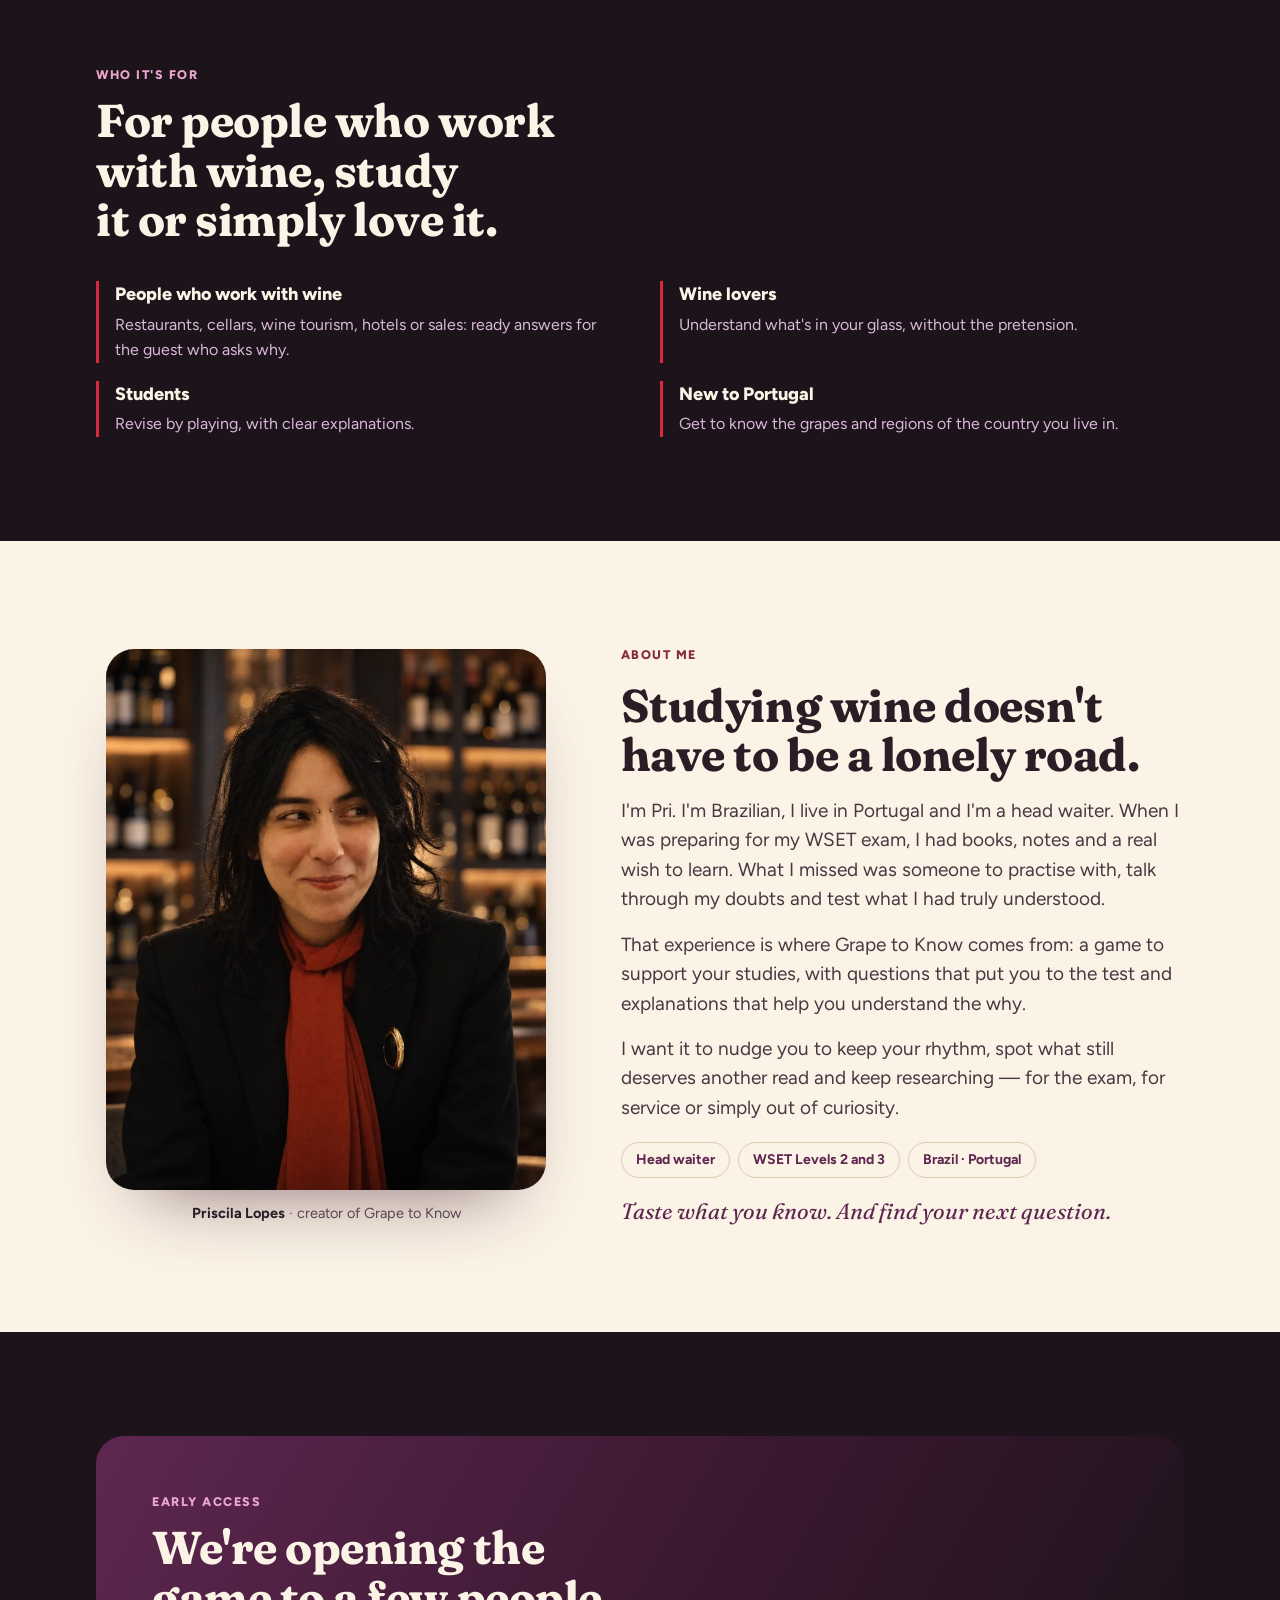
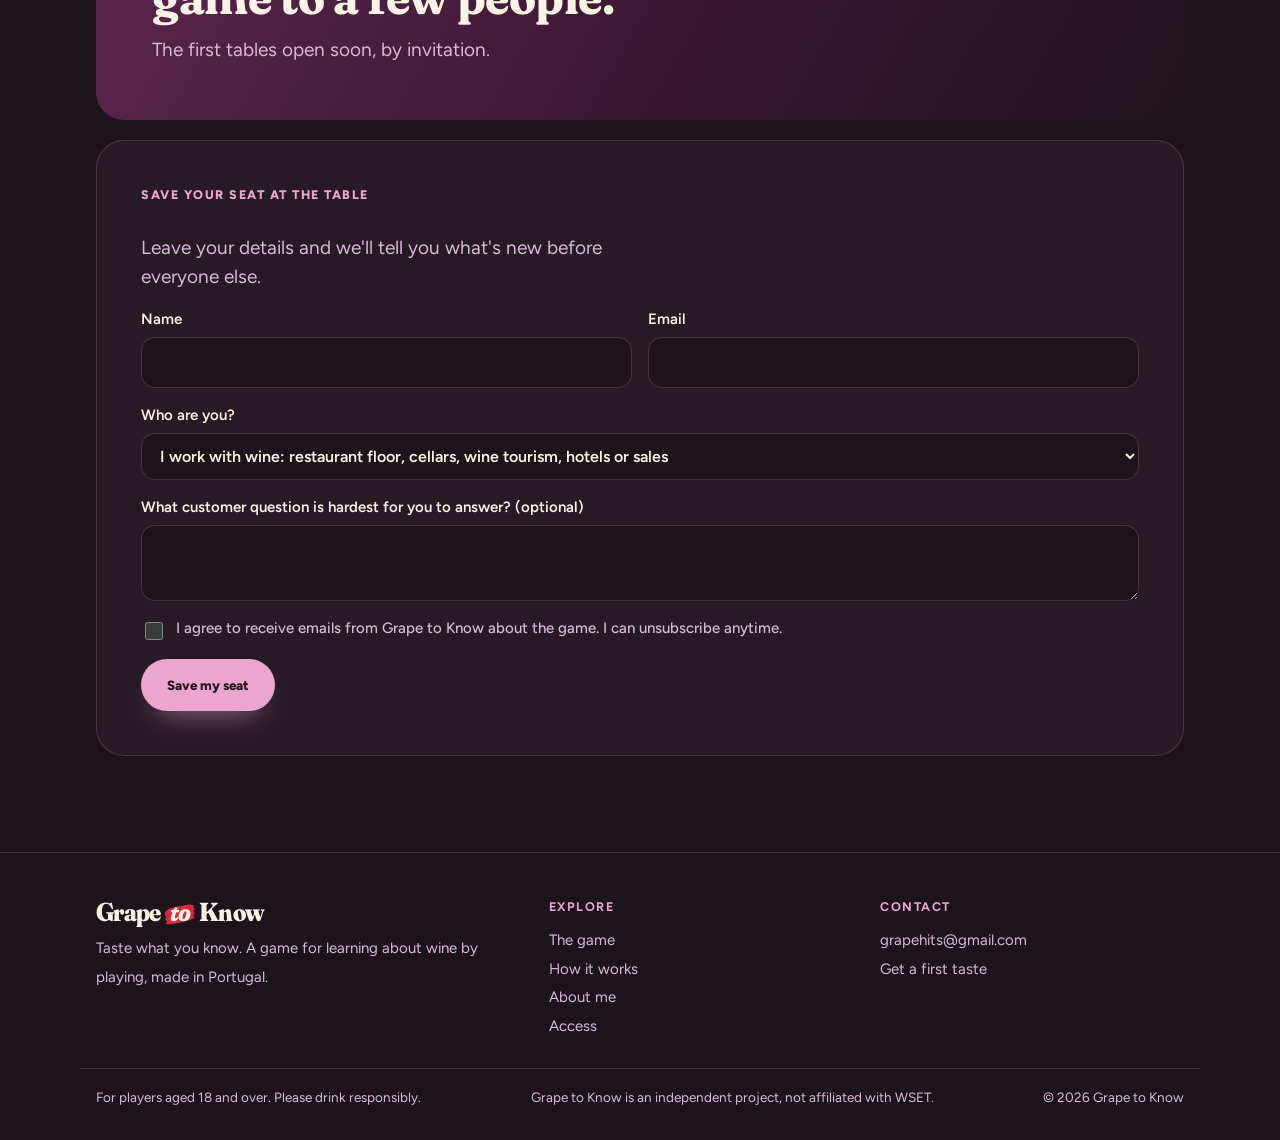
==== commit e23ad925: "Site: capturas do jogo atual (PT/EN/ES), 200 perguntas, Nível 1·2·3 e Serviços As imagens dos dois t" ====
--- a/index.html
+++ b/index.html
@@ -270,15 +270,15 @@
       <p class="fine" data-t="gratis">Estudar vinho também pode saber a intervalo. Joga no telemóvel ou no computador, sem instalar nada.</p>
     </div>
     <div class="fones">
-      <div class="fone fone-a"><img src="[data-uri]" width="600" height="1298" data-ta="alt-mapa" alt="Ecrã do jogo: a vinha ilustrada com as etapas da Fase 1 e a Ms. Cork."></div>
-      <div class="fone fone-b"><img src="[data-uri]" width="600" height="1298" data-ta="alt-resposta" alt="Ecrã do jogo: resposta certa sobre a película da uva, com a explicação em poucas palavras."></div>
+      <div class="fone fone-a"><img src="[data-uri]" data-img="mapa" width="600" height="1298" data-ta="alt-mapa" alt="Ecrã do jogo: a vinha ilustrada com as etapas da Fase 1 e a Ms. Cork."></div>
+      <div class="fone fone-b"><img src="[data-uri]" data-img="resposta" width="600" height="1298" data-ta="alt-resposta" alt="Ecrã do jogo: resposta certa sobre a película da uva, com a explicação em poucas palavras."></div>
     </div>
   </div>
 
   <div class="numeros"><div class="wrap"><ul>
-    <li><b>190</b><span data-t="st1">perguntas e situações de sala nas fases abertas</span></li>
+    <li><b>200</b><span data-t="st1">perguntas e situações de sala nas fases abertas</span></li>
     <li><b>2</b><span data-t="st2">fases para jogar já</span></li>
-    <li><b>3</b><span data-t="st3">níveis em cada fase: Ruby, Tawny e Vintage</span></li>
+    <li><b>3</b><span data-t="st3">níveis em cada fase, do mais simples ao mais exigente</span></li>
     <li><b>3</b><span data-t="st4">línguas: português, inglês e espanhol</span></li>
   </ul></div></div>
 
@@ -296,8 +296,8 @@
       </div>
       <div class="prova" aria-labelledby="pq">
         <div class="modo" role="group" data-ta-label="modo-label">
-          <button type="button" class="modo-b" data-modo="0" aria-pressed="true"><span data-t="modo-0">Para começar</span><small>Ruby</small></button>
-          <button type="button" class="modo-b" data-modo="1" aria-pressed="false"><span data-t="modo-1">Para aprofundar</span><small>Tawny</small></button>
+          <button type="button" class="modo-b" data-modo="0" aria-pressed="true"><span data-t="modo-0">Para começar</span><small data-t="lv1">Nível 1</small></button>
+          <button type="button" class="modo-b" data-modo="1" aria-pressed="false"><span data-t="modo-1">Para aprofundar</span><small data-t="lv2">Nível 2</small></button>
         </div>
         <div class="eyebrow" id="prova-eb"></div>
         <p class="q" id="pq"></p>
@@ -318,9 +318,9 @@
       </ol>
       <div class="niveis">
         <span data-t="niveis">Três níveis:</span>
-        <div class="nivel n1"><b>Ruby</b><span data-t="n1">Para começar</span></div>
-        <div class="nivel n2"><b>Tawny</b><span data-t="n2">Já percebes do assunto</span></div>
-        <div class="nivel n3"><b>Vintage</b><span data-t="n3">Para quem quer ir a fundo</span></div>
+        <div class="nivel n1"><b data-t="lv1">Nível 1</b><span data-t="n1">Para começar</span></div>
+        <div class="nivel n2"><b data-t="lv2">Nível 2</b><span data-t="n2">Já percebes do assunto</span></div>
+        <div class="nivel n3"><b data-t="lv3">Nível 3</b><span data-t="n3">Para quem quer ir a fundo</span></div>
       </div>
     </div>
   </section>
@@ -329,9 +329,9 @@
     <div class="wrap">
       <div class="s-head"><span class="eyebrow" data-t="fases-eb">O caminho</span><h2 data-t="fases-h">Da uva ao copo, e depois Portugal inteiro.</h2><p data-t="fases-p">Castas e regiões portuguesas, com nomes portugueses. Sem marcas nem produtores: só o que te serve à mesa.</p></div>
       <ul class="fases">
-        <li class="ja"><small data-t="ja">Já disponível</small><b data-t="f1">Fase 1 · A Uva</b><p data-t="f1-p">O bago por dentro: película, polpa, grainhas e o que cada uma dá ao vinho. Inclui a Mesa 1: sal e acidez.</p></li>
-        <li class="ja"><small data-t="ja">Já disponível</small><b data-t="f2">Fase 2 · A Vinha</b><p data-t="f2-p">O ano da videira, o clima, o solo e a vindima. Inclui a Mesa 2: doçura, amargo e umami.</p></li>
-        <li class="breve"><small data-t="breve">Em desenvolvimento</small><b data-t="f3">Fase 3 · A Adega</b><p data-t="f3-p">Fermentação, estágio e estilos. Com a Mesa 3: gordura e picante.</p></li>
+        <li class="ja"><small data-t="ja">Já disponível</small><b data-t="f1">Fase 1 · A Uva</b><p data-t="f1-p">O bago por dentro: película, polpa, grainhas e o que cada uma dá ao vinho. Inclui o Serviço 1 (sal e acidez) e o Serviço 2 (seco… em que sentido?).</p></li>
+        <li class="ja"><small data-t="ja">Já disponível</small><b data-t="f2">Fase 2 · A Vinha</b><p data-t="f2-p">O ano da videira, o clima, o solo e a vindima. Inclui o Serviço 3: doçura, amargo e umami.</p></li>
+        <li class="breve"><small data-t="breve">Em desenvolvimento</small><b data-t="f3">Fase 3 · A Adega</b><p data-t="f3-p">Fermentação, estágio e estilos. Com o Serviço 4: gordura e picante.</p></li>
         <li class="breve"><small data-t="breve">Em desenvolvimento</small><b data-t="f4">Fase 4 · À mesa</b><p data-t="f4-p">Serviço e harmonização, em situações de sala.</p></li>
         <li class="breve"><small data-t="breve">Em desenvolvimento</small><b data-t="f5">Fase 5 · Portugal</b><p data-t="f5-p">As 14 regiões, uma a uma.</p></li>
         <li class="breve"><small data-t="breve">Em desenvolvimento</small><b data-t="f6">Fase 6 · Portugal a fundo</b><p data-t="f6-p">Para quem quer ir mais longe.</p></li>
@@ -441,8 +441,8 @@
   "certa-era":"Resposta certa: {1}.",
   "outro-1":"Experimentar o desafio para começar",
   "outro-0":"Experimentar o desafio para aprofundar",
-  "eb-1":"Situação de sala · nível Tawny",
-  "eb-0":"Situação de sala · nível Ruby",
+  "eb-1":"Situação de sala · Nível 2",
+  "eb-0":"Situação de sala · Nível 1",
   "modo-label":"Escolhe o desafio",
   "modo-1":"Para aprofundar",
   "modo-0":"Para começar",
@@ -455,7 +455,7 @@
   "selo":"Feito em Portugal",
   "st1":"perguntas e situações de sala nas fases abertas",
   "st2":"fases para jogar já",
-  "st3":"níveis em cada fase: Ruby, Tawny e Vintage",
+  "st3":"níveis em cada fase, do mais simples ao mais exigente",
   "st4":"línguas: português, inglês e espanhol",
   "jogo-eb":"O jogo · prova já",
   "jogo-h":"Duas perguntas a sério. Tenta.",
@@ -488,13 +488,14 @@
   "c1-h":"Responde", "c1-p":"Rondas de 8 perguntas, com tempo a contar e duas situações reais de sala em cada ronda: o cliente, o copo, a dúvida.",
   "c2-h":"Percebe", "c2-p":"Certa ou errada, a ideia essencial aparece logo. Quem quer o porquê toca em Saber mais.",
   "c3-h":"Revê e sobe", "c3-p":"No fim da ronda, revês os erros sem perder nada. Com 0 ou 1 erro sobes de nível. Com 3, a ronda acaba, mas o nível fica.",
+  lv1:"Nível 1", lv2:"Nível 2", lv3:"Nível 3",
   n1:"Para começar", n2:"Já percebes do assunto", n3:"Para quem quer ir a fundo",
   "fases-eb":"O caminho", "fases-h":"Da uva ao copo, e depois Portugal inteiro.",
   "fases-p":"Castas e regiões portuguesas, com nomes portugueses. Sem marcas nem produtores: só o que te serve à mesa.",
   ja:"Já disponível", breve:"Em desenvolvimento",
-  f1:"Fase 1 · A Uva", "f1-p":"O bago por dentro: película, polpa, grainhas e o que cada uma dá ao vinho. Inclui a Mesa 1: sal e acidez.",
-  f2:"Fase 2 · A Vinha", "f2-p":"O ano da videira, o clima, o solo e a vindima. Inclui a Mesa 2: doçura, amargo e umami.",
-  f3:"Fase 3 · A Adega", "f3-p":"Fermentação, estágio e estilos. Com a Mesa 3: gordura e picante.",
+  f1:"Fase 1 · A Uva", "f1-p":"O bago por dentro: película, polpa, grainhas e o que cada uma dá ao vinho. Inclui o Serviço 1 (sal e acidez) e o Serviço 2 (seco… em que sentido?).",
+  f2:"Fase 2 · A Vinha", "f2-p":"O ano da videira, o clima, o solo e a vindima. Inclui o Serviço 3: doçura, amargo e umami.",
+  f3:"Fase 3 · A Adega", "f3-p":"Fermentação, estágio e estilos. Com o Serviço 4: gordura e picante.",
   f4:"Fase 4 · À mesa", "f4-p":"Serviço e harmonização, em situações de sala.",
   f5:"Fase 5 · Portugal", "f5-p":"As 14 regiões, uma a uma.",
   f6:"Fase 6 · Portugal a fundo", "f6-p":"Para quem quer ir mais longe.",
@@ -514,8 +515,8 @@
   "certa-era":"Right answer: {1}.",
   "outro-1":"Try the starter challenge",
   "outro-0":"Try the deeper challenge",
-  "eb-1":"Floor situation · Tawny level",
-  "eb-0":"Floor situation · Ruby level",
+  "eb-1":"Floor situation · Level 2",
+  "eb-0":"Floor situation · Level 1",
   "modo-label":"Pick a challenge",
   "modo-1":"To go deeper",
   "modo-0":"To get started",
@@ -528,7 +529,7 @@
   "selo":"Made in Portugal",
   "st1":"questions and floor situations in the open phases",
   "st2":"phases to play now",
-  "st3":"levels in every phase: Ruby, Tawny and Vintage",
+  "st3":"levels in every phase, from simple to demanding",
   "st4":"languages: Portuguese, English and Spanish",
   "jogo-eb":"The game · try it now",
   "jogo-h":"Two real questions. Give them a go.",
@@ -561,13 +562,14 @@
   "c1-h":"Answer", "c1-p":"Rounds of 8 questions against the clock, with two real floor situations in every round: the guest, the glass, the question.",
   "c2-h":"Understand", "c2-p":"Right or wrong, the key idea shows up straight away. Want the why? Tap Learn more.",
   "c3-h":"Review and level up", "c3-p":"At the end of the round, you review your mistakes without losing anything. 0 or 1 mistakes move you up a level. With 3, the round ends, but you keep your level.",
+  lv1:"Level 1", lv2:"Level 2", lv3:"Level 3",
   n1:"To get started", n2:"You know your way around", n3:"For those who want to go deep",
   "fases-eb":"The journey", "fases-h":"From grape to glass, then all of Portugal.",
   "fases-p":"Portuguese grapes and regions, by their Portuguese names. No brands or producers: just what helps you at the table.",
   ja:"Available now", breve:"In development",
-  f1:"Phase 1 · The Grape", "f1-p":"Inside the berry: skin, pulp, pips and what each one gives the wine. Includes Table 1: salt and acidity.",
-  f2:"Phase 2 · The Vineyard", "f2-p":"The vine's year, climate, soil and harvest. Includes Table 2: sweetness, bitterness and umami.",
-  f3:"Phase 3 · The Winery", "f3-p":"Fermentation, ageing and styles. With Table 3: fat and chilli heat.",
+  f1:"Phase 1 · The Grape", "f1-p":"Inside the berry: skin, pulp, pips and what each one gives the wine. Includes Service 1 (salt and acidity) and Service 2 (dry… in what sense?).",
+  f2:"Phase 2 · The Vineyard", "f2-p":"The vine's year, climate, soil and harvest. Includes Service 3: sweetness, bitterness and umami.",
+  f3:"Phase 3 · The Winery", "f3-p":"Fermentation, ageing and styles. With Service 4: fat and chilli heat.",
   f4:"Phase 4 · At the table", "f4-p":"Service and food pairing, through floor situations.",
   f5:"Phase 5 · Portugal", "f5-p":"All 14 regions, one by one.",
   f6:"Phase 6 · Portugal in depth", "f6-p":"For those who want to go further.",
@@ -587,8 +589,8 @@
   "certa-era":"Respuesta correcta: {1}.",
   "outro-1":"Probar el desafío para empezar",
   "outro-0":"Probar el desafío para profundizar",
-  "eb-1":"Situación de sala · nivel Tawny",
-  "eb-0":"Situación de sala · nivel Ruby",
+  "eb-1":"Situación de sala · Nivel 2",
+  "eb-0":"Situación de sala · Nivel 1",
   "modo-label":"Elige el desafío",
   "modo-1":"Para profundizar",
   "modo-0":"Para empezar",
@@ -601,7 +603,7 @@
   "selo":"Hecho en Portugal",
   "st1":"preguntas y situaciones de sala en las fases abiertas",
   "st2":"fases para jugar ya",
-  "st3":"niveles en cada fase: Ruby, Tawny y Vintage",
+  "st3":"niveles en cada fase, del más sencillo al más exigente",
   "st4":"idiomas: portugués, inglés y español",
   "jogo-eb":"El juego · pruébalo ya",
   "jogo-h":"Dos preguntas de verdad. Inténtalo.",
@@ -634,13 +636,14 @@
   "c1-h":"Responde", "c1-p":"Rondas de 8 preguntas contrarreloj, con dos situaciones reales de sala en cada ronda: el cliente, la copa, la duda.",
   "c2-h":"Entiende", "c2-p":"Aciertes o falles, la idea clave aparece enseguida. ¿Quieres el porqué? Toca Saber más.",
   "c3-h":"Repasa y sube", "c3-p":"Al final de la ronda, repasas los errores sin perder nada. Con 0 o 1 error subes de nivel. Con 3, la ronda termina, pero conservas el nivel.",
+  lv1:"Nivel 1", lv2:"Nivel 2", lv3:"Nivel 3",
   n1:"Para empezar", n2:"Ya sabes del tema", n3:"Para quien quiere ir a fondo",
   "fases-eb":"El camino", "fases-h":"De la uva a la copa, y después todo Portugal.",
   "fases-p":"Variedades y regiones portuguesas, con sus nombres portugueses. Sin marcas ni productores: solo lo que te sirve en la mesa.",
   ja:"Ya disponible", breve:"En desarrollo",
-  f1:"Fase 1 · La Uva", "f1-p":"La baya por dentro: hollejo, pulpa, pepitas y lo que cada una aporta al vino. Incluye la Mesa 1: sal y acidez.",
-  f2:"Fase 2 · La Viña", "f2-p":"El año de la vid, el clima, el suelo y la vendimia. Incluye la Mesa 2: dulzor, amargor y umami.",
-  f3:"Fase 3 · La Bodega", "f3-p":"Fermentación, crianza y estilos. Con la Mesa 3: grasa y picante.",
+  f1:"Fase 1 · La Uva", "f1-p":"La baya por dentro: hollejo, pulpa, pepitas y lo que cada una aporta al vino. Incluye el Servicio 1 (sal y acidez) y el Servicio 2 (seco… ¿en qué sentido?).",
+  f2:"Fase 2 · La Viña", "f2-p":"El año de la vid, el clima, el suelo y la vendimia. Incluye el Servicio 3: dulzor, amargor y umami.",
+  f3:"Fase 3 · La Bodega", "f3-p":"Fermentación, crianza y estilos. Con el Servicio 4: grasa y picante.",
   f4:"Fase 4 · En la mesa", "f4-p":"Servicio y maridaje, en situaciones de sala.",
   f5:"Fase 5 · Portugal", "f5-p":"Las 14 regiones, una a una.",
   f6:"Fase 6 · Portugal a fondo", "f6-p":"Para quien quiere ir más lejos.",
@@ -668,7 +671,7 @@
     f.scrollIntoView({behavior:"smooth", block:"start"}); const n = f.querySelector('input[name="nome"]');
     if(n && n.offsetParent) setTimeout(()=>n.focus({preventScroll:true}), 450); }); });
 
-// Perguntas reais do jogo, nas três línguas: uva-1-s02 (Ruby) e uva-2-s02 (Tawny).
+// Perguntas reais do jogo, nas três línguas: uva-1-s02 (Nível 1) e uva-2-s02 (Nível 2).
 // A ordem das opções é fixa aqui; no jogo é baralhada.
 const Q = [
  { a:1,
@@ -737,6 +740,8 @@
   document.querySelector('meta[name="description"]').content = T[L]["meta-desc"];
   document.querySelectorAll("[data-t]").forEach(el=>{ const v = T[L][el.dataset.t]; if(v!==undefined) el.textContent = v; });
   document.querySelectorAll("[data-ta]").forEach(el=>{ const v = T[L][el.dataset.ta]; if(v!==undefined) el.alt = v; });
+  // Capturas do jogo na língua escolhida: as de PT vão embutidas; as de EN e ES vêm de /img/<língua>/.
+  document.querySelectorAll("[data-img]").forEach(el=>{ if(!el.dataset.pt) el.dataset.pt = el.src; el.src = L==="pt" ? el.dataset.pt : "/img/"+L+"/"+el.dataset.img+".webp"; });
   document.querySelectorAll("[data-ta-label]").forEach(el=>{ const v = T[L][el.dataset.taLabel]; if(v!==undefined) el.setAttribute("aria-label", v); });
   document.querySelectorAll("[data-l]").forEach(b=>b.setAttribute("aria-pressed", b.dataset.l===L ? "true" : "false"));
   pergunta();
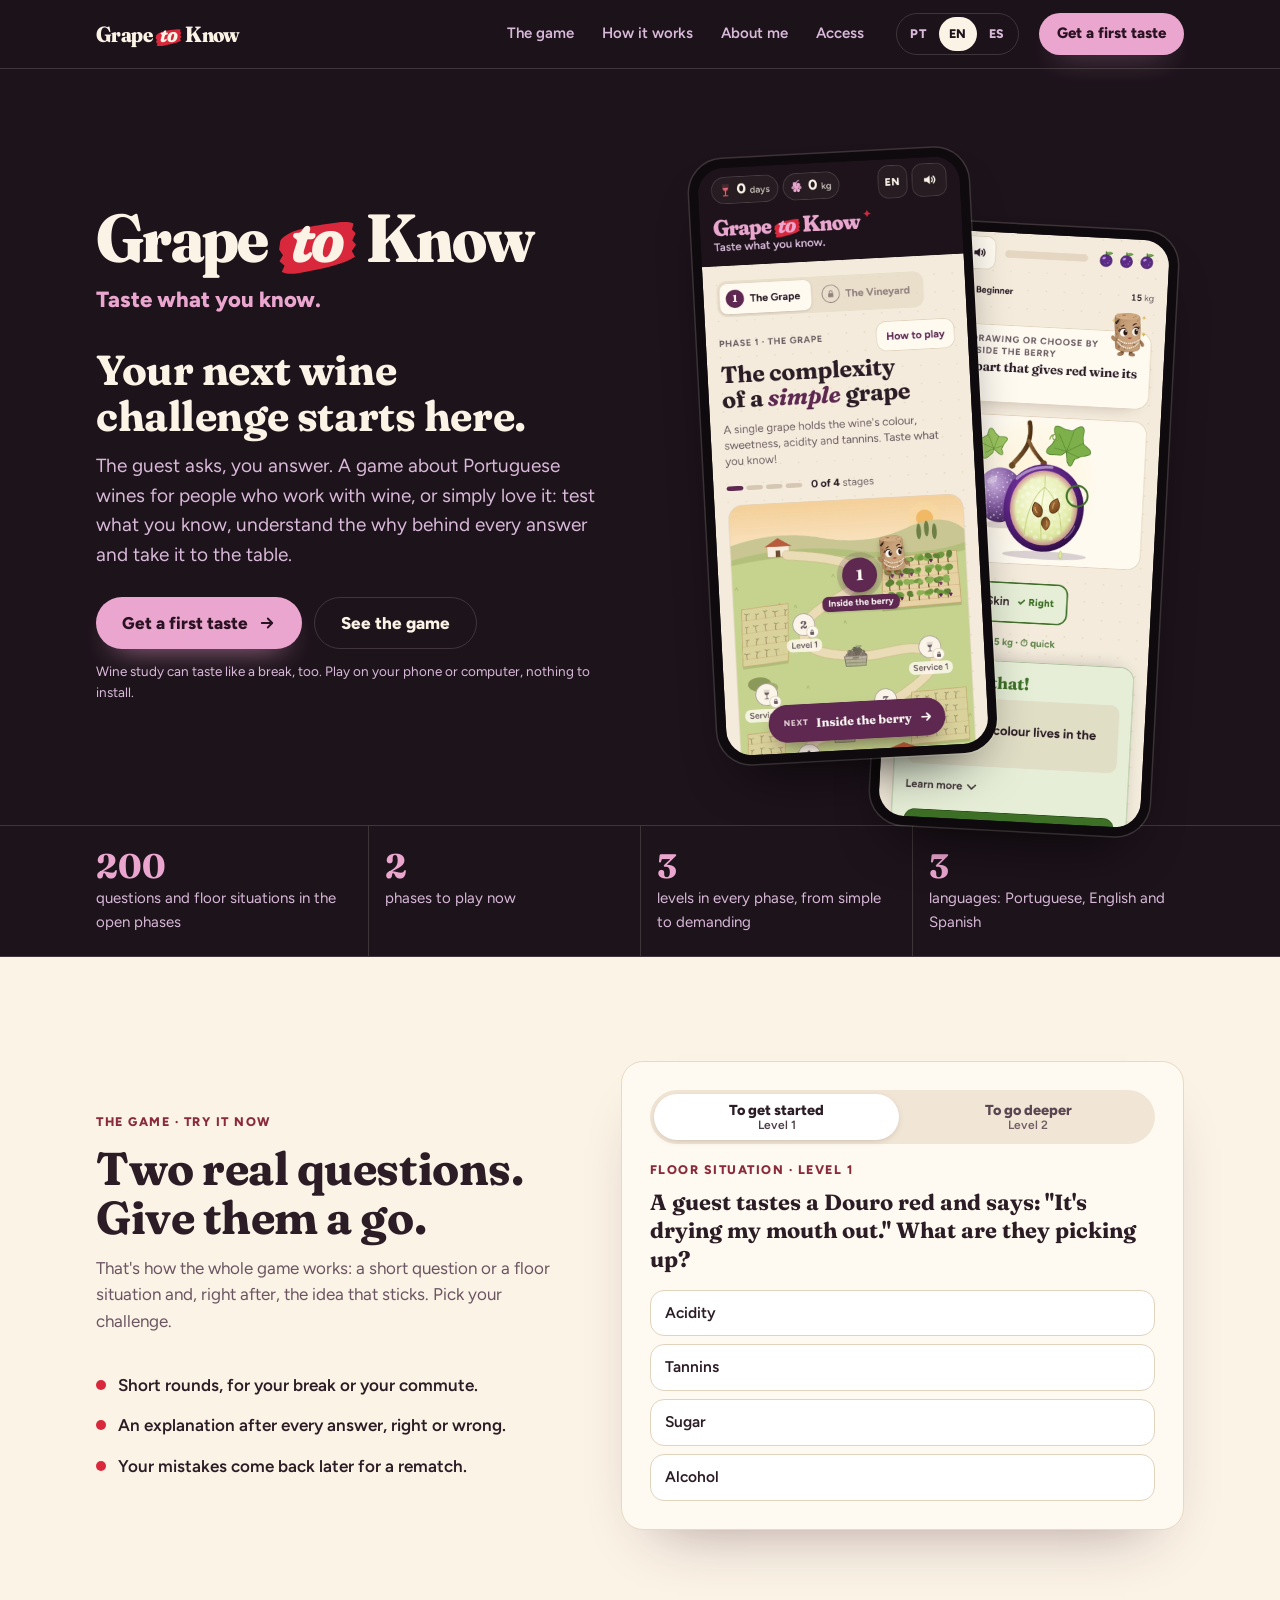
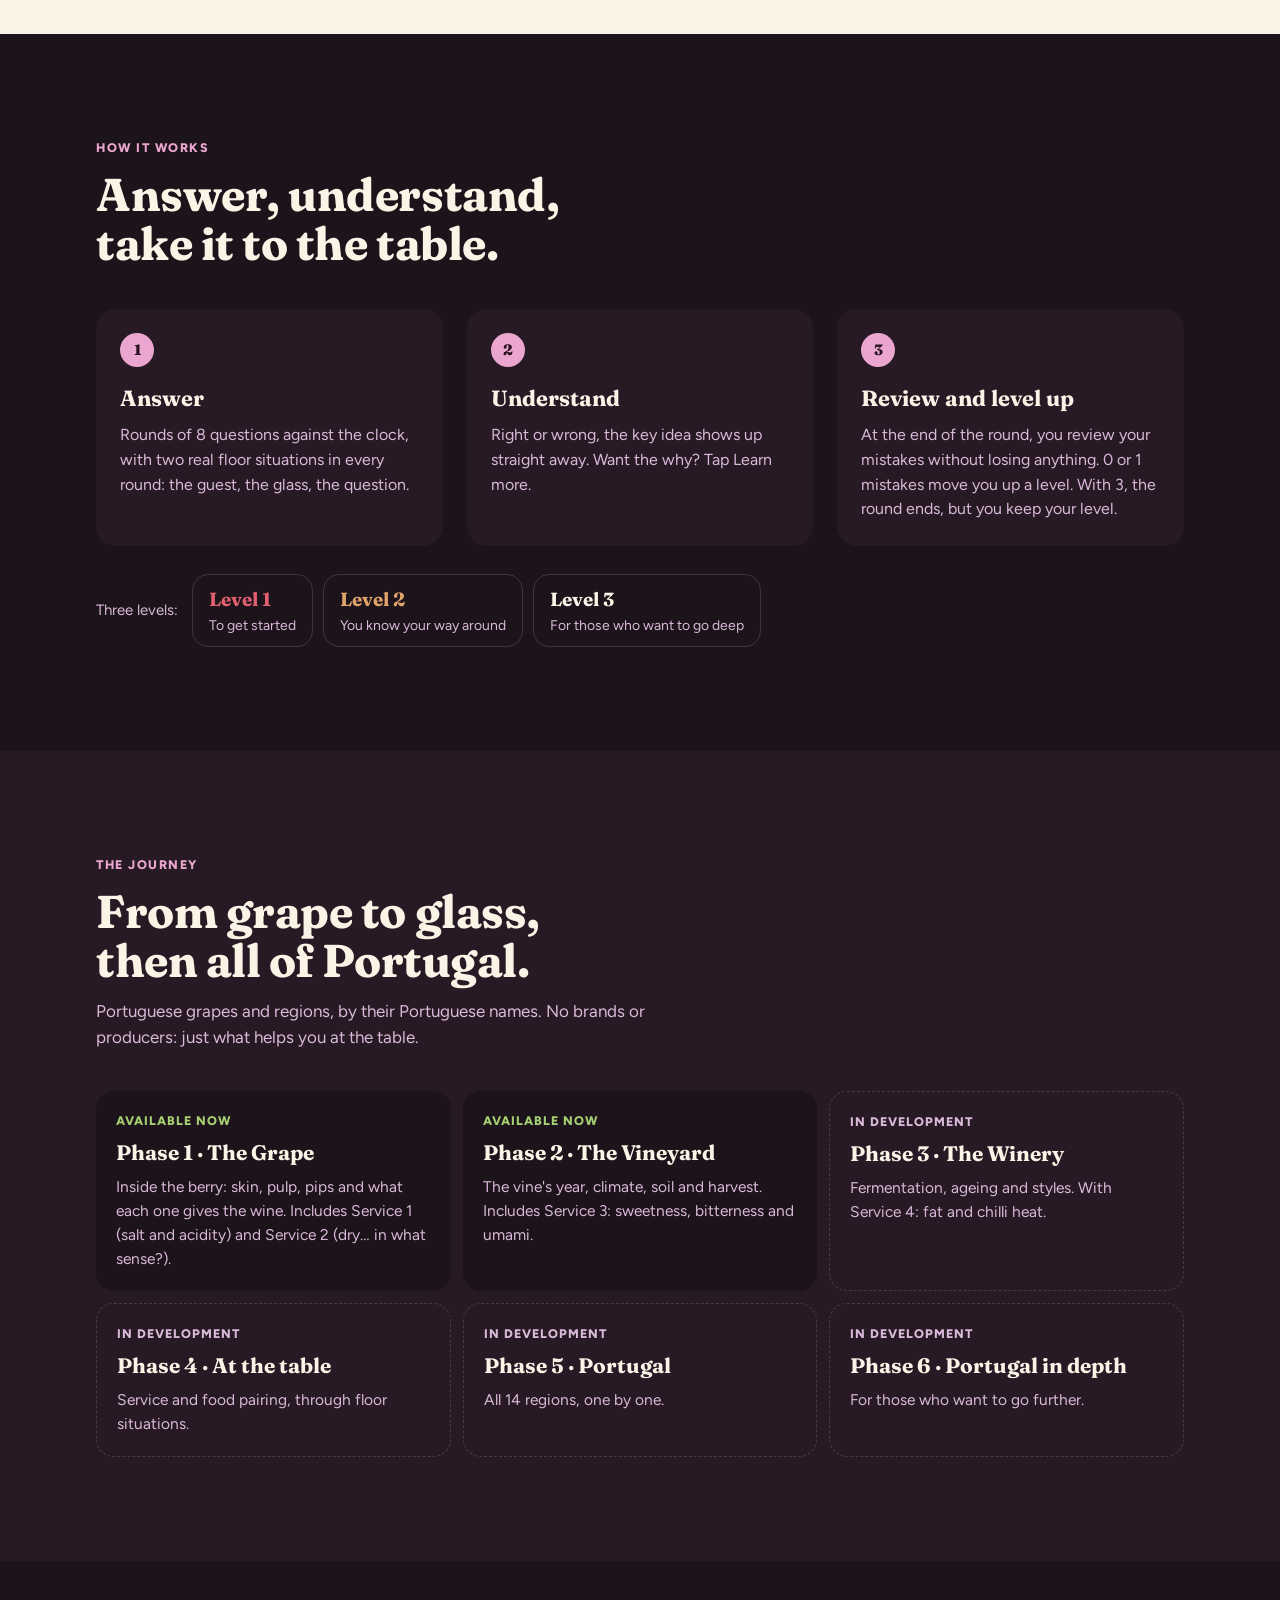
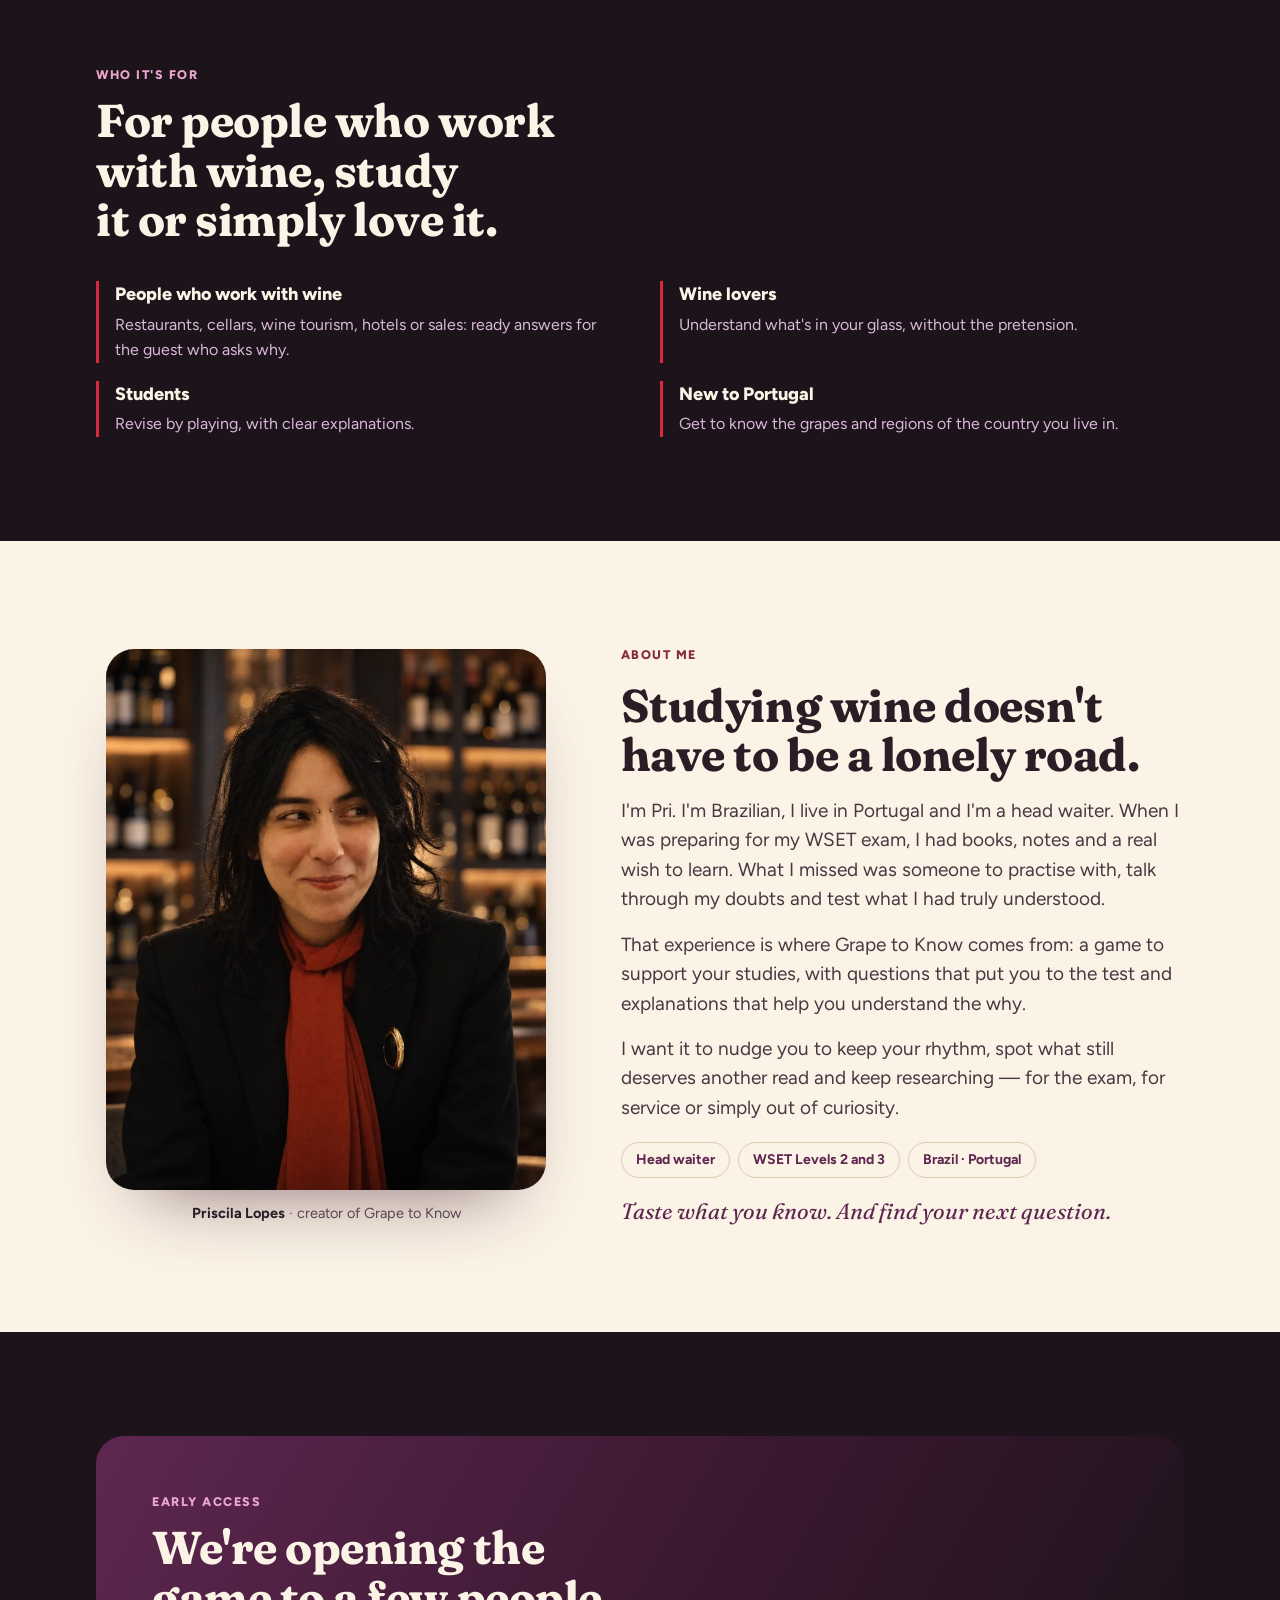
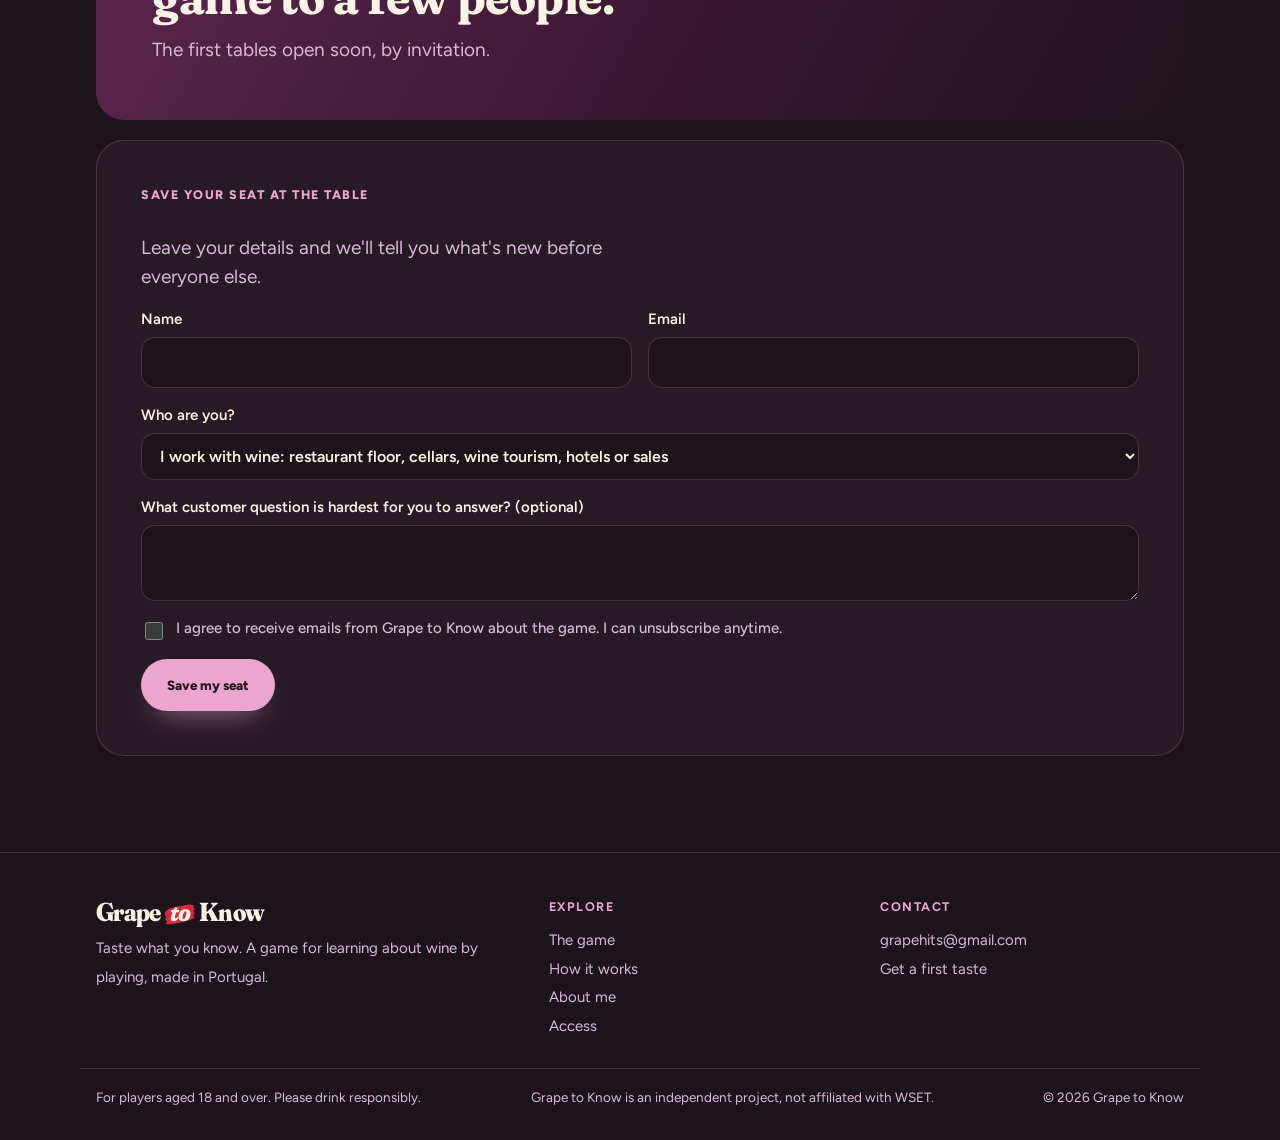
==== commit af1fb24f: "Site: capturas mais nítidas (720 px, desenhadas a 3x) e melhor enquadradas no telemóvel Co-Authored-" ====
--- a/index.html
+++ b/index.html
@@ -270,8 +270,8 @@
       <p class="fine" data-t="gratis">Estudar vinho também pode saber a intervalo. Joga no telemóvel ou no computador, sem instalar nada.</p>
     </div>
     <div class="fones">
-      <div class="fone fone-a"><img src="[data-uri]" data-img="mapa" width="600" height="1298" data-ta="alt-mapa" alt="Ecrã do jogo: a vinha ilustrada com as etapas da Fase 1 e a Ms. Cork."></div>
-      <div class="fone fone-b"><img src="[data-uri]" data-img="resposta" width="600" height="1298" data-ta="alt-resposta" alt="Ecrã do jogo: resposta certa sobre a película da uva, com a explicação em poucas palavras."></div>
+      <div class="fone fone-a"><img src="[data-uri]" data-img="mapa" width="720" height="1558" data-ta="alt-mapa" alt="Ecrã do jogo: a vinha ilustrada com as etapas da Fase 1 e a Ms. Cork."></div>
+      <div class="fone fone-b"><img src="[data-uri]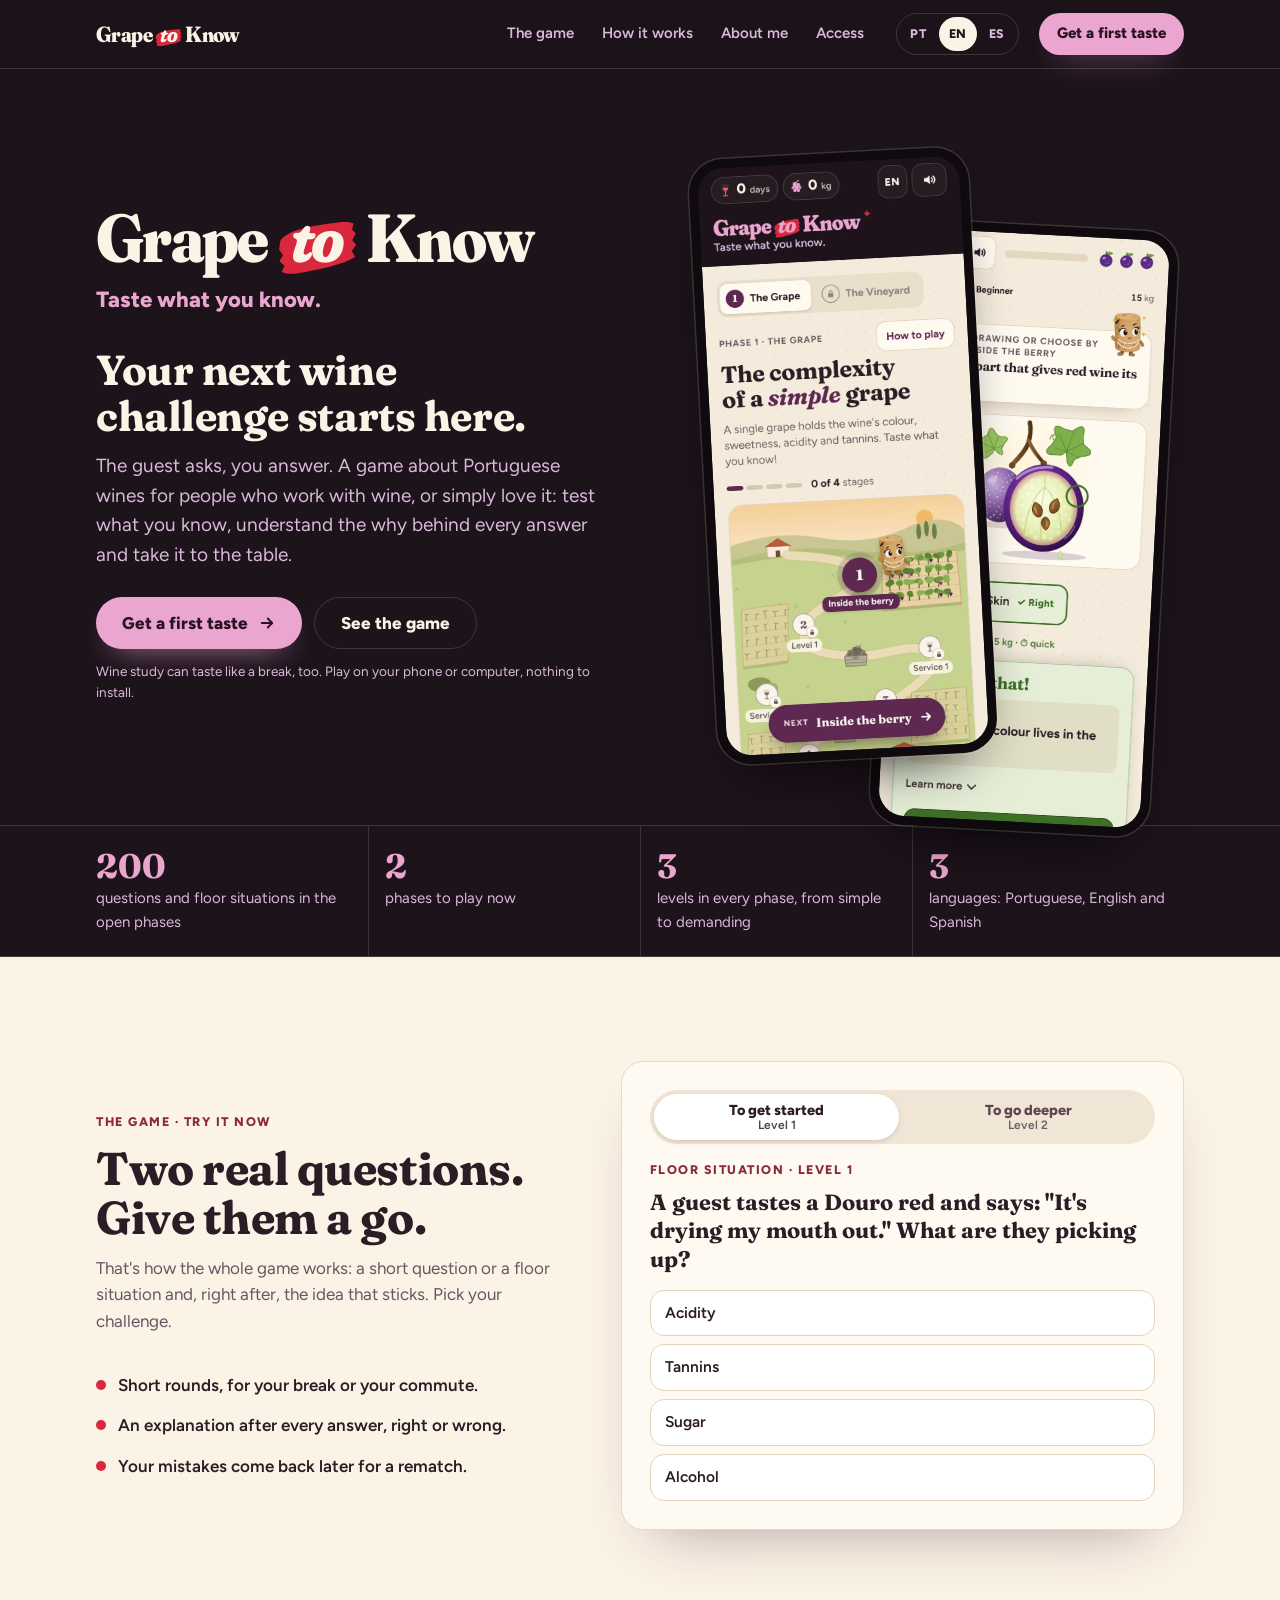
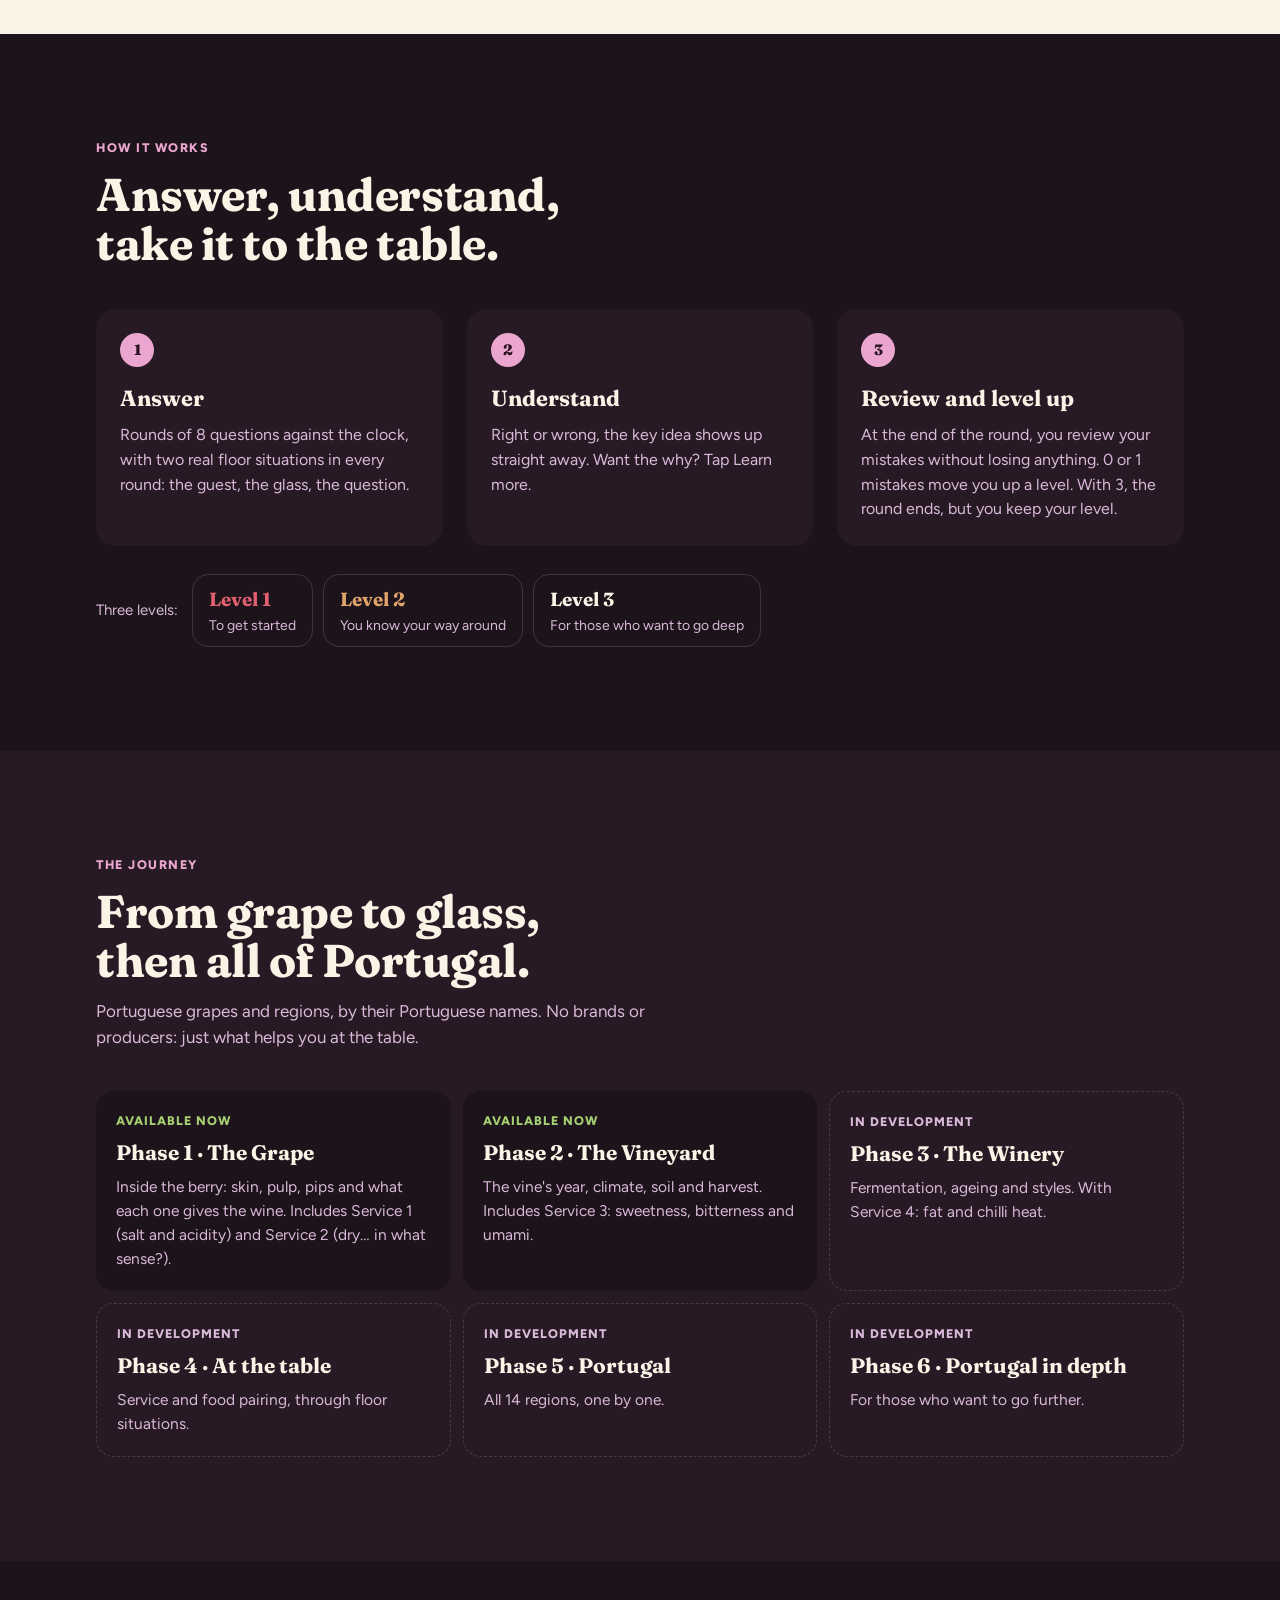
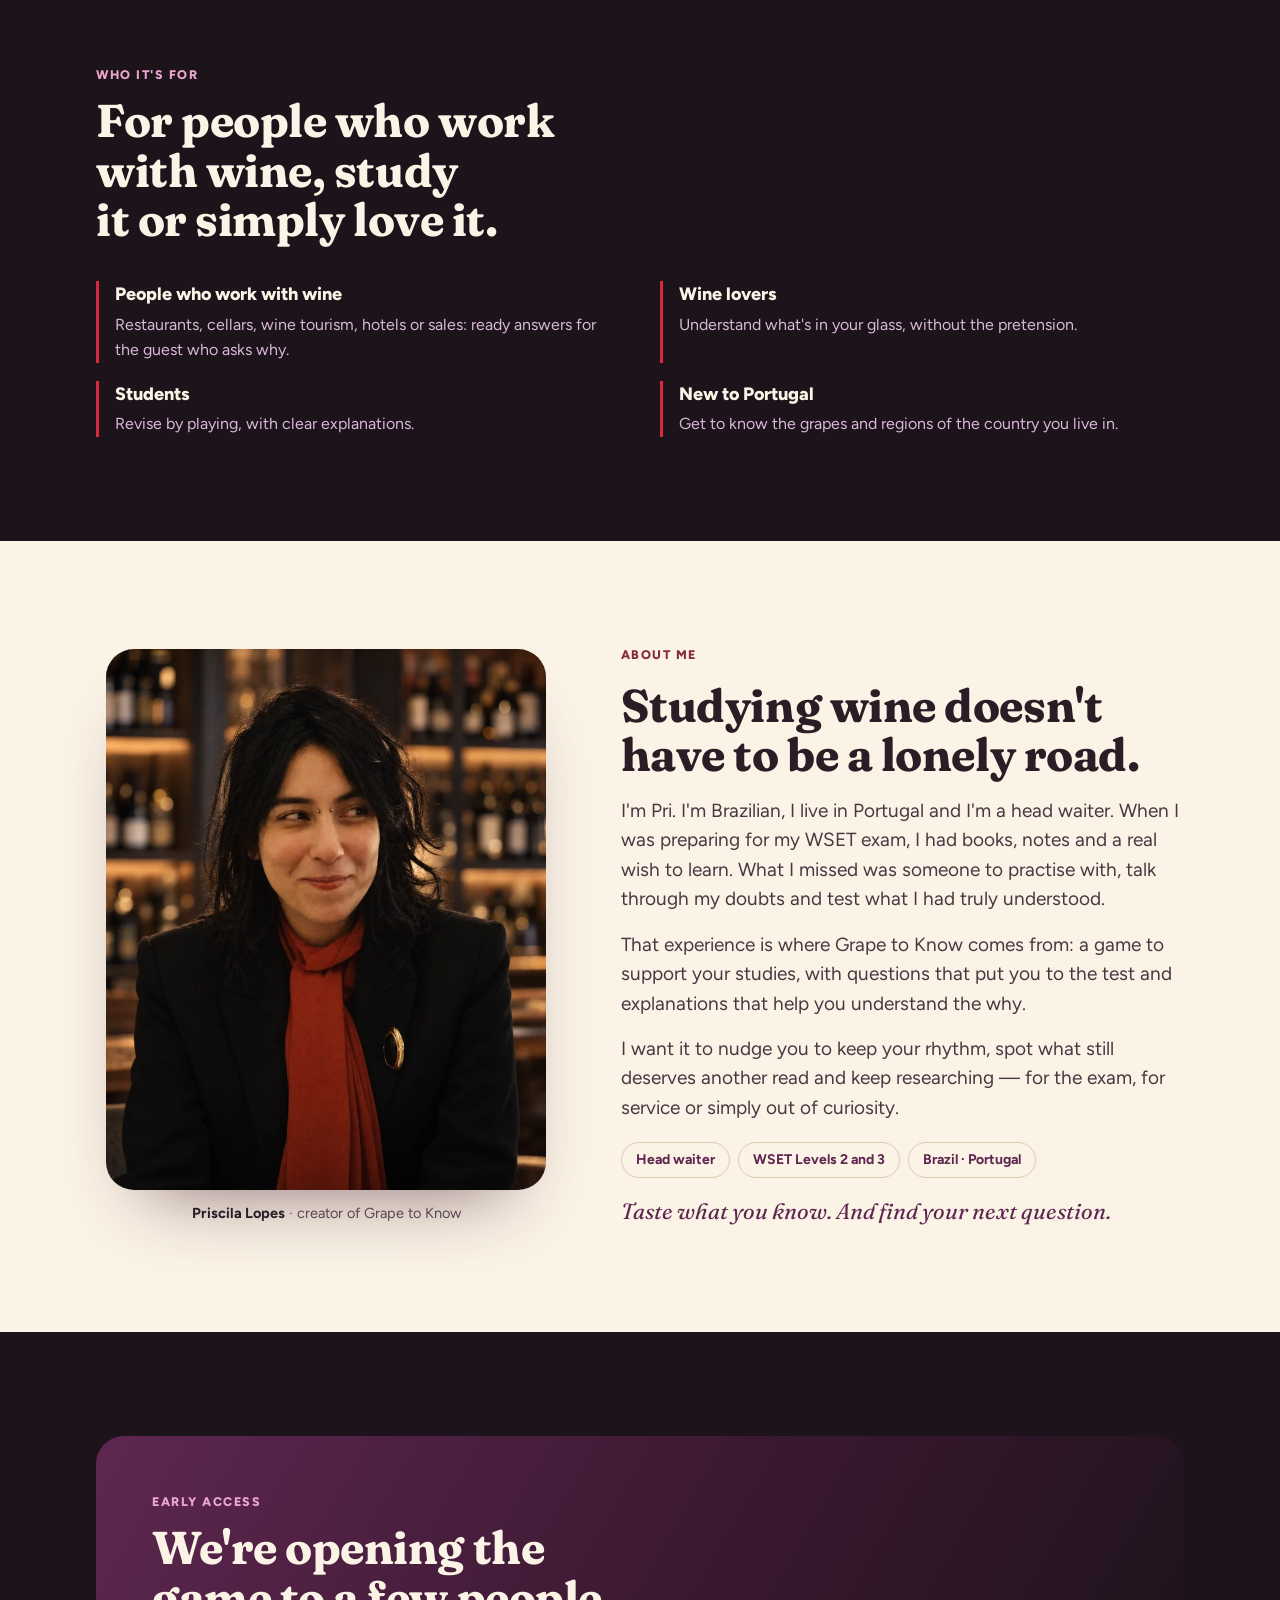
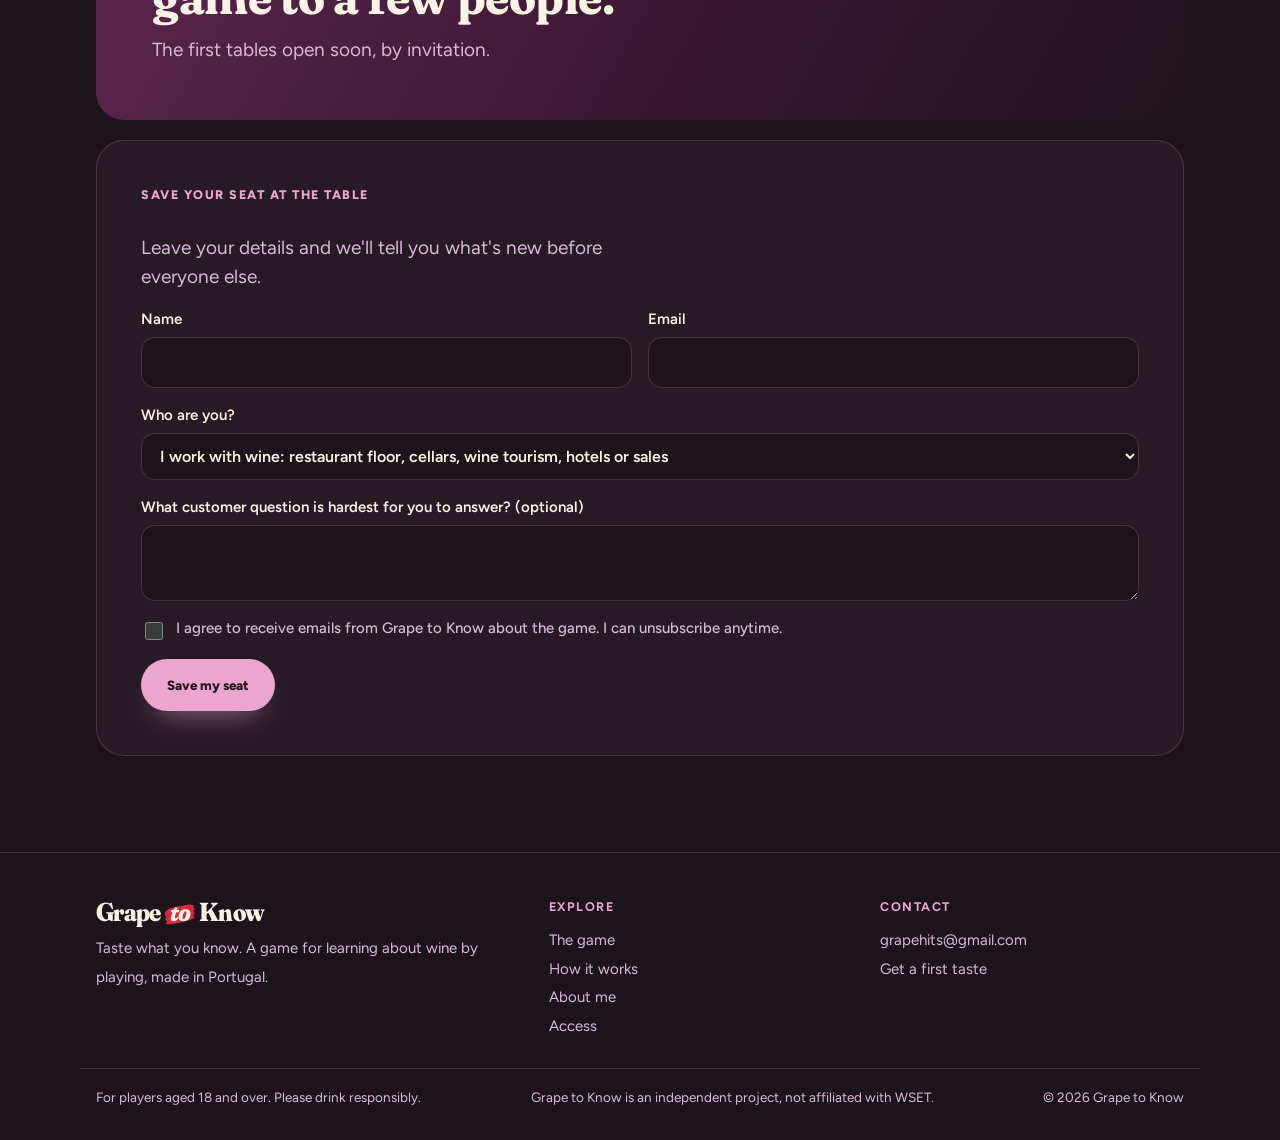
==== commit 041f169f: "Rolhas em mel dourado (Ms. e Mr. Cork, também sommelier) e capturas do site atualizadas Co-Authored-" ====
--- a/index.html
+++ b/index.html
@@ -270,8 +270,8 @@
       <p class="fine" data-t="gratis">Estudar vinho também pode saber a intervalo. Joga no telemóvel ou no computador, sem instalar nada.</p>
     </div>
     <div class="fones">
-      <div class="fone fone-a"><img src="[data-uri]" data-img="mapa" width="720" height="1558" data-ta="alt-mapa" alt="Ecrã do jogo: a vinha ilustrada com as etapas da Fase 1 e a Ms. Cork."></div>
-      <div class="fone fone-b"><img src="[data-uri]" data-img="resposta" width="720" height="1558" data-ta="alt-resposta" alt="Ecrã do jogo: resposta certa sobre a película da uva, com a explicação em poucas palavras."></div>
+      <div class="fone fone-a"><img src="[data-uri]